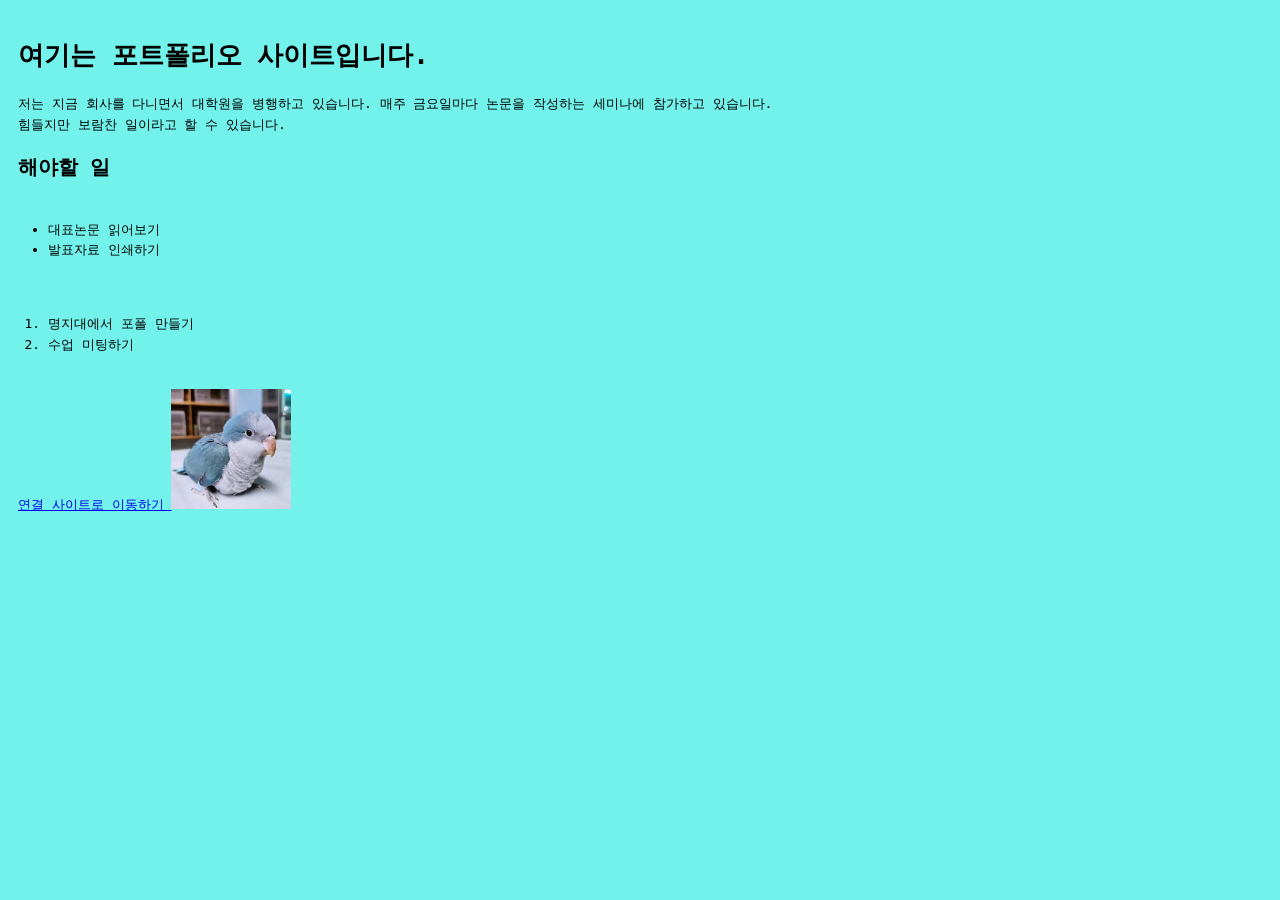
==== index.html @ 90379f4c "main 파일 이름 변경 (index.html)" ====
<!DOCTYPE html>
<html lang='ko'>
<head>
	<title>김준영의 포트폴리오</title>
	<link rel='stylesheet' href='./main.css' >
</head>
<body>
	<div class='container'> 
	<h1>여기는 포트폴리오 사이트입니다.</h1>

<p> 저는 지금 회사를 다니면서 대학원을 병행하고 있습니다. 매주 금요일마다 논문을 작성하는 세미나에 참가하고 있습니다. <br>
힘들지만 보람찬 일이라고 할 수 있습니다.</p>
	</div>


	<div>
	<h2>해야할 일</h2>
	<ul>
		<li>대표논문 읽어보기</li>
		<li>발표자료 인쇄하기</li>
	</ul>
	<ol>
		<li>명지대에서 포폴 만들기</li>
		<li>수업 미팅하기</li>
	</ol>

	<a href='https://www.naver.com/' >
	연결 사이트로 이동하기 </a>
	<img src='./profile.jpg' alt='대표이미지사진'>
	</div>
</body>
---- main.css ----
body {
	background : #72F2EB;
	font-family : monospace;
	line-height: 1.6;
	padding: 10px;
}

ul, ol {
	padding: 20px 30px ;
}

img {
	width: 120px;
	height : 120px;
}
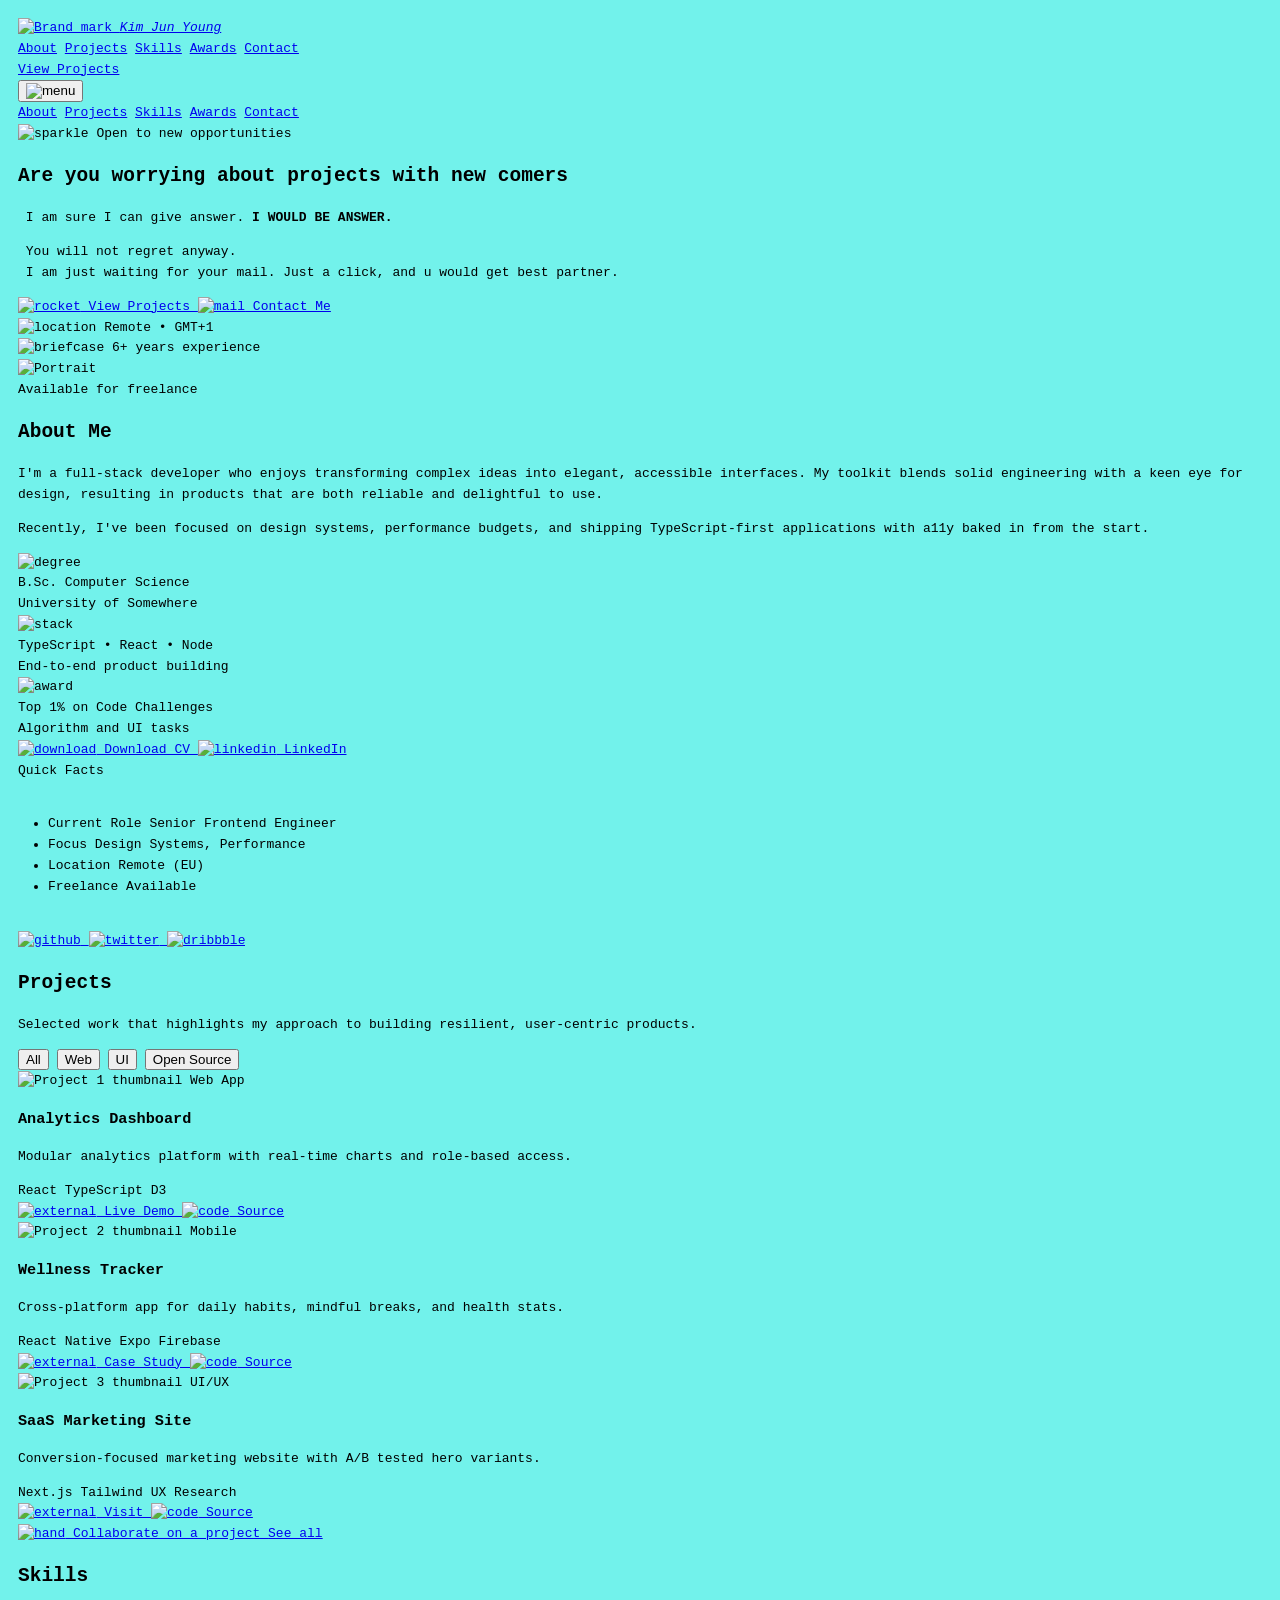
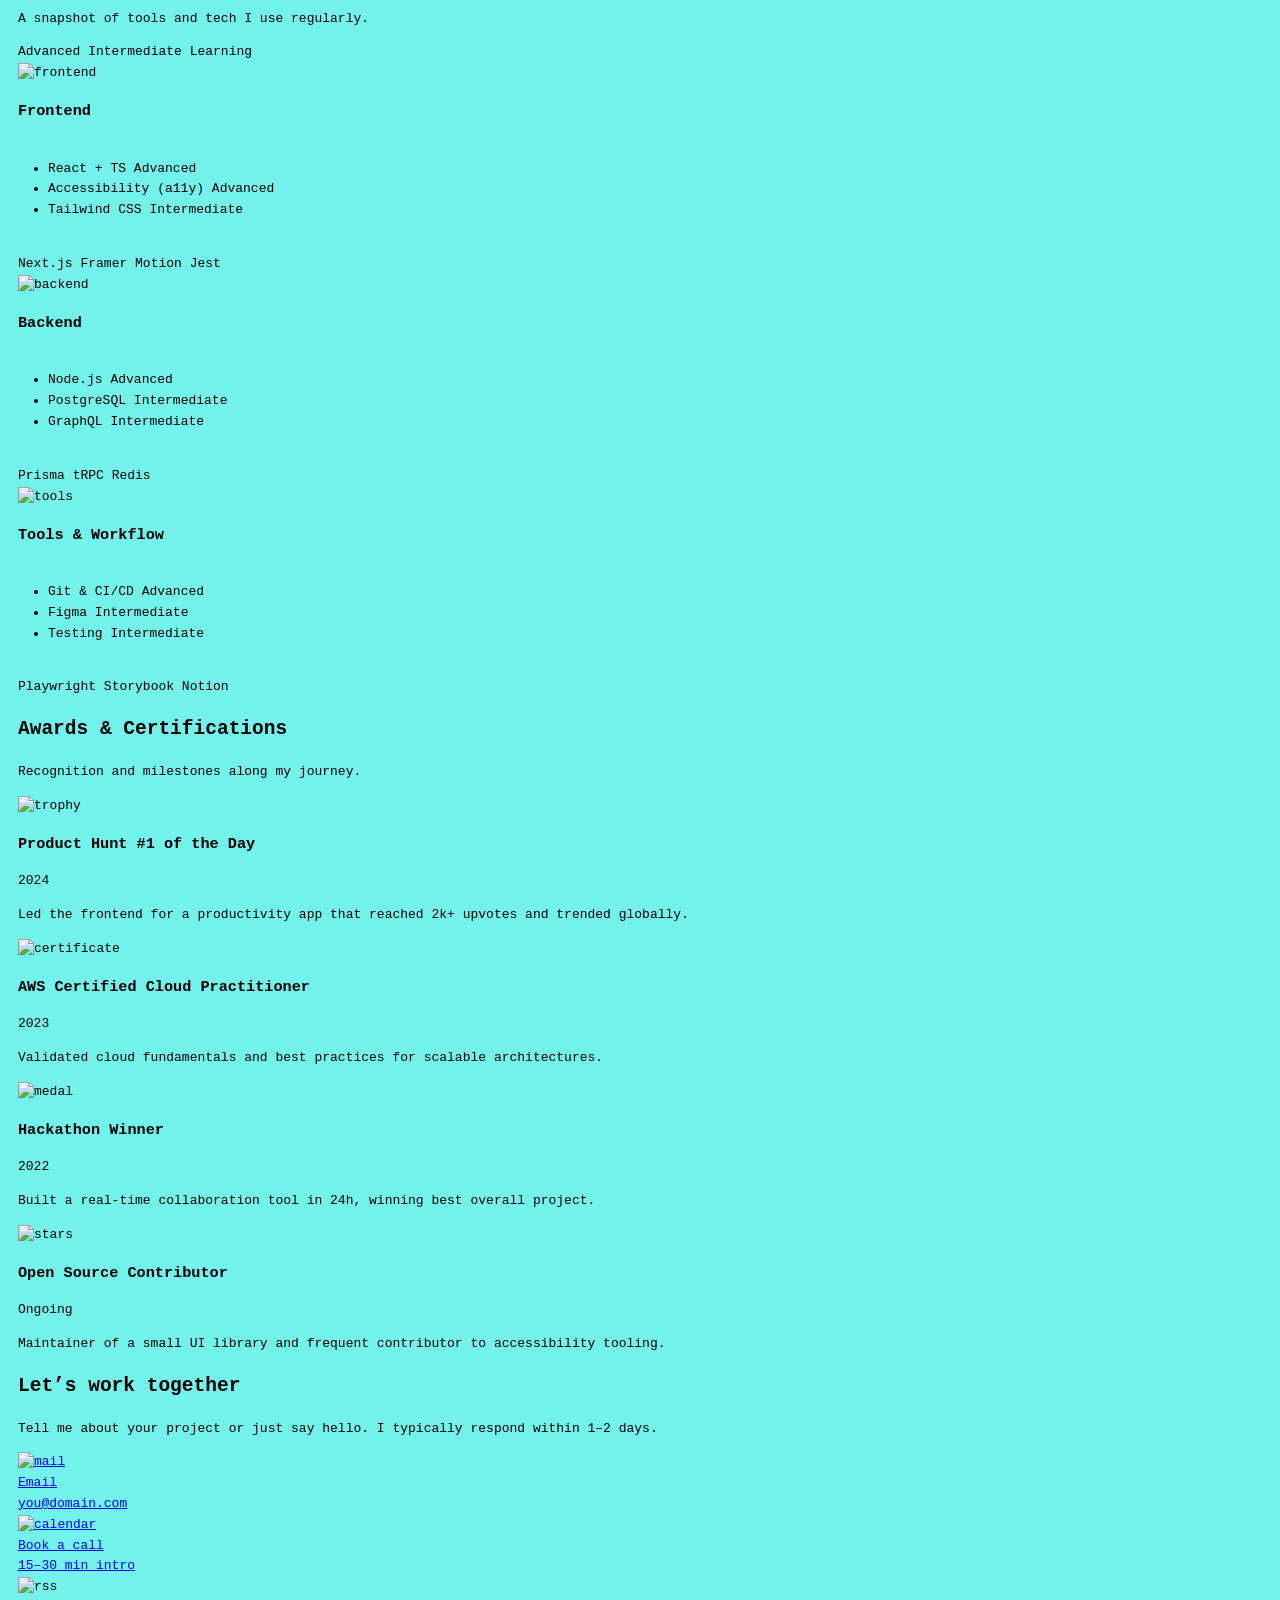
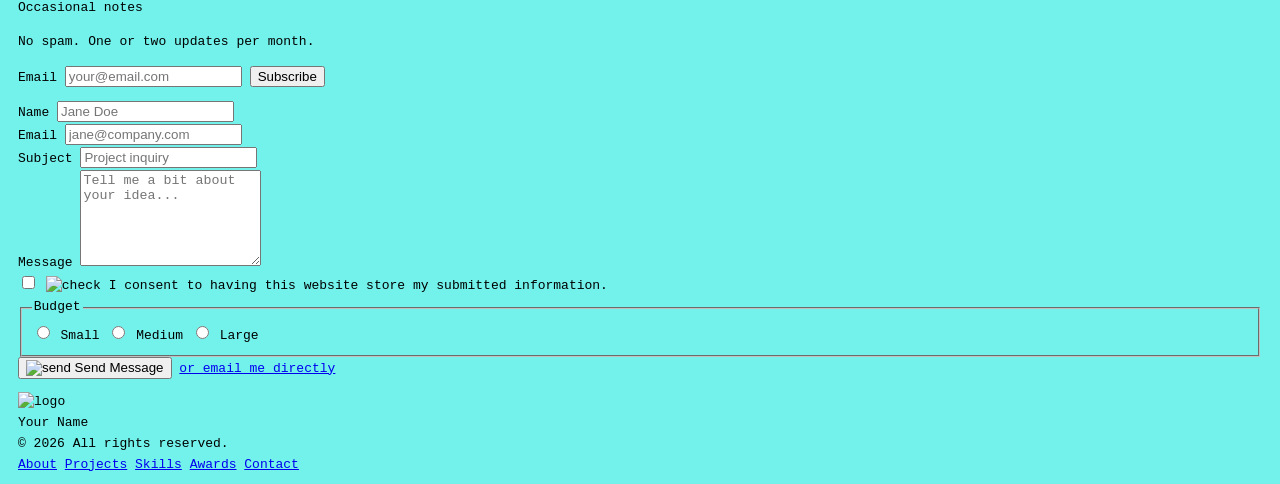
==== commit 114748b1: "Update index.html" ====
--- a/index.html
+++ b/index.html
@@ -1,31 +1,660 @@
 <!DOCTYPE html>
-<html lang='ko'>
-<head>
-	<title>김준영의 포트폴리오</title>
-	<link rel='stylesheet' href='./main.css' >
-</head>
-<body>
-	<div class='container'> 
-	<h1>여기는 포트폴리오 사이트입니다.</h1>
+<html lang="en">
 
-<p> 저는 지금 회사를 다니면서 대학원을 병행하고 있습니다. 매주 금요일마다 논문을 작성하는 세미나에 참가하고 있습니다. <br>
-힘들지만 보람찬 일이라고 할 수 있습니다.</p>
-	</div>
+  <head>
+    <title>Personal Website</title>
+    <meta charset="utf-8" />
+    <meta name="viewport" content="width=device-width, initial-scale=1" />
+    <meta name="robots" content="index,follow">
+    <meta name="generator" content="GrapesJS Studio">
+    <link href="https://fonts.googleapis.com/css2?family=Inter:wght@400;500;600;700&amp;family=Poppins:wght@600;700;800&amp;display=swap" rel="stylesheet" />
+	<link rel="stylesheet" href="main.css" />
+  </head>
 
+  <body class="gjs-t-body cls-xukw2i">
+    <header class="header" id="i8ppl">
+      <div class="header-container" id="ivn2c">
+        <div class="navbar" id="imxcy">
+          <a href="#home" class="group brand-link" id="iacfs">
+            <span class="brand-logo" id="i4ee7">
+              <img alt="Brand mark" src="https://api.iconify.design/lucide-sparkle.svg?color=white" class="cls-7ggmqh" id="iuvt4" />
+            </span>
+            <span class="group-hover:text-slate-900 brand-name" id="itcki">
+              <em id="ie7dba">Kim Jun Young</em>
+            </span>
+          </a>
+          <nav class="desktop-nav" id="iewvp">
+            <a href="#about" class="gjs-t-link nav-link" id="if5h2">About</a>
+            <a href="#projects" class="gjs-t-link nav-link" id="in7wl">Projects</a>
+            <a href="#skills" class="gjs-t-link nav-link" id="iy4az">Skills</a>
+            <a href="#awards" class="gjs-t-link nav-link" id="ir9ju">Awards</a>
+            <a href="#contact" class="gjs-t-link nav-link" id="i1ytj">Contact</a>
+          </nav>
+          <div class="header-actions" id="i4j0f">
+            <a href="#projects" class="gjs-t-button header-button" id="imv8r">View Projects</a>
+          </div>
+          <button type="button" id="menuBtn" aria-label="Open menu" aria-expanded="false" aria-controls="mobileNav" class="mobile-menu-button">
+            <img alt="menu" src="https://api.iconify.design/lucide-menu.svg?color=%230f172a" class="cls-ragpwh" id="i09vm" />
+          </button>
+        </div>
+        <div id="mobileNav" class="mobile-nav">
+          <div class="mobile-nav-links" id="iq44q">
+            <a href="#about" class="nav-link" id="is2ii">About</a>
+            <a href="#projects" class="nav-link" id="iisjh">Projects</a>
+            <a href="#skills" class="nav-link" id="iwn1h">Skills</a>
+            <a href="#awards" class="nav-link" id="ip2si">Awards</a>
+            <a href="#contact" class="nav-link" id="id7gh">Contact</a>
+          </div>
+        </div>
+      </div>
+    </header>
+    <main id="home">
+      <section class="hero-section" id="ikfg1">
+        <div class="hero-container" id="iexx5">
+          <div class="hero-grid" id="ifb5f">
+            <div class="hero-text" id="i84yw">
+              <span class="hero-eyebrow" id="ihs7d">
+                <img alt="sparkle" src="https://api.iconify.design/lucide-sparkles.svg?color=%2314b8a6" class="cls-guj1hb" id="ixn7j" />
+                Open to new opportunities
+              </span>
+              <h1 class="gjs-t-h1 hero-title" id="id5tl">Are you worrying about projects with new comers</h1>
+              <p class="hero-subtitle" id="iyjm4"> I am sure I can give answer. <b id="i4v76i">I WOULD BE ANSWER.</b>
+              <div id="is3j88"> You will not regret anyway.</div>
+              <div id="ic30if"> I am just waiting for your mail. Just a click, and u would get best partner.</div>
+              </p>
+              <div class="hero-actions" id="ipkwi">
+                <a href="#projects" class="gjs-t-button primary-cta" id="in1i7">
+                  <img alt="rocket" src="https://api.iconify.design/lucide-rocket.svg?color=white" class="cls-lvpiga" id="ien7g" />
+                  View Projects
+                </a>
+                <a href="#contact" class="secondary-cta" id="irj1x">
+                  <img alt="mail" src="https://api.iconify.design/lucide-mail.svg?color=%230f172a" class="cls-4mqn36" id="iz4g6" />
+                  Contact Me
+                </a>
+              </div>
+              <div class="hero-meta" id="incwp">
+                <div class="meta-item" id="i470q">
+                  <img alt="location" src="https://api.iconify.design/lucide-map-pin.svg?color=%236b7280" class="cls-wjatlf" id="ii4w1" />
+                  Remote • GMT+1
+                </div>
+                <div class="meta-item" id="ia0jt">
+                  <img alt="briefcase" src="https://api.iconify.design/lucide-briefcase.svg?color=%236b7280" class="cls-t69c78" id="i4hxl" />
+                  6+ years experience
+                </div>
+              </div>
+            </div>
+            <div class="hero-portrait" id="iwdko">
+              <div class="gjs-t-border portrait-card" id="i6muk">
+                <img alt="Portrait" src="https://app.grapesjs.com/api/assets/random-image?query=portrait&amp;w=1200&amp;h=1200" class="portrait-image" id="isbgv" />
+                <div class="portrait-badge" id="i6puw">
+                  Available for freelance
+                </div>
+              </div>
+            </div>
+          </div>
+          <div id="about" class="about-section">
+            <div class="gjs-t-border about-card" id="im4gl">
+              <div class="about-grid" id="i7zto">
+                <div class="about-intro" id="igjul">
+                  <h2 class="gjs-t-h2 section-title" id="ibfdz">About Me</h2>
+                  <p class="about-paragraph" id="ifkwj">
+                    I'm a full-stack developer who enjoys transforming complex ideas into elegant, accessible interfaces. My toolkit blends solid engineering with a keen eye for design, resulting in products that are both reliable and delightful to use.
+                  </p>
+                  <p class="about-paragraph" id="iktzn">
+                    Recently, I've been focused on design systems, performance budgets, and shipping TypeScript-first applications with a11y baked in from the start.
+                  </p>
+                  <div class="about-highlights" id="inudk">
+                    <div class="highlight-item" id="iw65e">
+                      <img alt="degree" src="https://api.iconify.design/lucide-graduation-cap.svg?color=%230f172a" class="cls-7ia53n" id="iavoe" />
+                      <div id="iaw2f">
+                        <div class="cls-qmlyvt" id="ifwni">B.Sc. Computer Science</div>
+                        <div class="cls-6rgc7g" id="ikl8a">University of Somewhere</div>
+                      </div>
+                    </div>
+                    <div class="highlight-item" id="ify37">
+                      <img alt="stack" src="https://api.iconify.design/lucide-layers.svg?color=%230f172a" class="cls-nl2pr1" id="is9q2" />
+                      <div id="i0fkjn">
+                        <div class="cls-hdcshf" id="ije3sh">TypeScript • React • Node</div>
+                        <div class="cls-3p98qn" id="i7wzuj">End-to-end product building</div>
+                      </div>
+                    </div>
+                    <div class="highlight-item" id="ii0mxk">
+                      <img alt="award" src="https://api.iconify.design/lucide-badge-check.svg?color=%230f172a" class="cls-iafpms" id="iu57gh" />
+                      <div id="ir2kyk">
+                        <div class="cls-brnp16" id="i570i3">Top 1% on Code Challenges</div>
+                        <div class="cls-9w0u4l" id="if18dl">Algorithm and UI tasks</div>
+                      </div>
+                    </div>
+                  </div>
+                  <div class="about-actions" id="i37cja">
+                    <a href="#" class="download-cv" id="iijmii">
+                      <img alt="download" src="https://api.iconify.design/lucide-download.svg?color=%230f172a" class="cls-elkexb" id="ip9027" />
+                      Download CV
+                    </a>
+                    <a href="#" class="linkedin-button" id="iwa5mn">
+                      <img alt="linkedin" src="https://api.iconify.design/lucide-linkedin.svg?color=white" class="cls-g459vq" id="ice9pg" />
+                      LinkedIn
+                    </a>
+                  </div>
+                </div>
+                <div class="about-details" id="i9ndpc">
+                  <div class="gjs-t-border details-card" id="i4gkwb">
+                    <div class="details-title" id="in804z">Quick Facts</div>
+                    <ul class="details-list" id="irc98a">
+                      <li class="detail-item" id="i2qpuj">
+                        <span class="cls-3l1p1h" id="iueme5">Current Role</span>
+                        <span class="cls-fxu7tg" id="i6azad">Senior Frontend Engineer</span>
+                      </li>
+                      <li class="detail-item" id="iajfed">
+                        <span class="cls-gxbj9u" id="iqmayf">Focus</span>
+                        <span class="cls-8wftu6" id="idknqg">Design Systems, Performance</span>
+                      </li>
+                      <li class="detail-item" id="i9tn47">
+                        <span class="cls-qj9oxv" id="imaqs8">Location</span>
+                        <span class="cls-okfe87" id="i63uyd">Remote (EU)</span>
+                      </li>
+                      <li class="detail-item" id="iq2iet">
+                        <span class="cls-se7kd5" id="irq1bq">Freelance</span>
+                        <span class="cls-9yudzn" id="ikwnw2">Available</span>
+                      </li>
+                    </ul>
+                    <div class="social-links" id="ihb8km">
+                      <a href="#" aria-label="GitHub" class="social-link" id="iwqaaq">
+                        <img alt="github" src="https://api.iconify.design/lucide-github.svg?color=%230f172a" class="cls-8l70xn" id="imn8ya" />
+                      </a>
+                      <a href="#" aria-label="Twitter" class="social-link" id="iboj95">
+                        <img alt="twitter" src="https://api.iconify.design/lucide-twitter.svg?color=%230f172a" class="cls-dmcpdt" id="ibvz7b" />
+                      </a>
+                      <a href="#" aria-label="Dribbble" class="social-link" id="i11x7u">
+                        <img alt="dribbble" src="https://api.iconify.design/lucide-dribbble.svg?color=%230f172a" class="cls-sqqhm7" id="ixfc5v" />
+                      </a>
+                    </div>
+                  </div>
+                </div>
+              </div>
+            </div>
+          </div>
+        </div>
+      </section>
+      <section id="projects" class="projects-section">
+        <div class="projects-container" id="ikeses">
+          <div class="section-header" id="i30as3">
+            <div id="it1sk5">
+              <h2 class="gjs-t-h2 section-title" id="i253hi">Projects</h2>
+              <p class="section-subtitle" id="irevst">Selected work that highlights my approach to building resilient, user-centric products.</p>
+            </div>
+            <div class="projects-filters" id="iz426i">
+              <button type="button" class="filter-button" id="i0fq64">All</button>
+              <button type="button" class="filter-button" id="ijdlbx">Web</button>
+              <button type="button" class="filter-button" id="ia6v0w">UI</button>
+              <button type="button" class="filter-button" id="i2r7xk">Open Source</button>
+            </div>
+          </div>
+          <div class="projects-grid" id="izp9vs">
+            <article class="gjs-t-border project-card" id="ir1o6j">
+              <div class="project-media" id="izp3zs">
+                <img alt="Project 1 thumbnail" src="https://app.grapesjs.com/api/assets/random-image?query=dashboard&amp;w=1200&amp;h=800" class="cls-qjlfu0" id="ia18bz" />
+                <span class="project-badge" id="ice3kv">Web App</span>
+              </div>
+              <div class="project-content" id="ispodp">
+                <h3 class="project-title" id="ijnua1">Analytics Dashboard</h3>
+                <p class="project-description" id="iyg32r">Modular analytics platform with real-time charts and role-based access.</p>
+                <div class="project-tags" id="inljcn">
+                  <span class="tag" id="ijh3ra">React</span>
+                  <span class="tag" id="i26oki">TypeScript</span>
+                  <span class="tag" id="ivg56z">D3</span>
+                </div>
+                <div class="project-links" id="iz1k1i">
+                  <a href="#" class="gjs-t-link project-link" id="i6hv2k">
+                    <img alt="external" src="https://api.iconify.design/lucide-external-link.svg?color=%233b82f6" class="cls-w944r2" id="izdnym" />
+                    Live Demo
+                  </a>
+                  <a href="#" class="gjs-t-link project-link" id="i1k69l">
+                    <img alt="code" src="https://api.iconify.design/lucide-code.svg?color=%233b82f6" class="cls-t6h6tv" id="i5nheh" />
+                    Source
+                  </a>
+                </div>
+              </div>
+            </article>
+            <article class="gjs-t-border project-card" id="im803l">
+              <div class="project-media" id="ifesaq">
+                <img alt="Project 2 thumbnail" src="https://app.grapesjs.com/api/assets/random-image?query=mobile%20app&amp;w=1200&amp;h=800" class="cls-whedi4" id="iirw9v" />
+                <span class="project-badge" id="idnqaz">Mobile</span>
+              </div>
+              <div class="project-content" id="ibmw9t">
+                <h3 class="project-title" id="irriuf">Wellness Tracker</h3>
+                <p class="project-description" id="iaj5qr">Cross-platform app for daily habits, mindful breaks, and health stats.</p>
+                <div class="project-tags" id="i166mh">
+                  <span class="tag" id="iykyqy">React Native</span>
+                  <span class="tag" id="io3dej">Expo</span>
+                  <span class="tag" id="iisg69">Firebase</span>
+                </div>
+                <div class="project-links" id="ie5s2m">
+                  <a href="#" class="gjs-t-link project-link" id="isyyxt">
+                    <img alt="external" src="https://api.iconify.design/lucide-external-link.svg?color=%233b82f6" class="cls-hyby12" id="idwv9u" />
+                    Case Study
+                  </a>
+                  <a href="#" class="gjs-t-link project-link" id="iorj7e">
+                    <img alt="code" src="https://api.iconify.design/lucide-code.svg?color=%233b82f6" class="cls-4txre9" id="i1ergf" />
+                    Source
+                  </a>
+                </div>
+              </div>
+            </article>
+            <article class="gjs-t-border project-card" id="ibizf4">
+              <div class="project-media" id="ivf38h">
+                <img alt="Project 3 thumbnail" src="https://app.grapesjs.com/api/assets/random-image?query=landing%20page&amp;w=1200&amp;h=800" class="cls-6gq8o9" id="i0m42e" />
+                <span class="project-badge" id="i6bt8l">UI/UX</span>
+              </div>
+              <div class="project-content" id="if1gwl">
+                <h3 class="project-title" id="in3e4y">SaaS Marketing Site</h3>
+                <p class="project-description" id="ib4u6x">Conversion-focused marketing website with A/B tested hero variants.</p>
+                <div class="project-tags" id="ipwy2d">
+                  <span class="tag" id="iczlel">Next.js</span>
+                  <span class="tag" id="im6dwd">Tailwind</span>
+                  <span class="tag" id="i8fdjv">UX Research</span>
+                </div>
+                <div class="project-links" id="iro09q">
+                  <a href="#" class="gjs-t-link project-link" id="i8mn4v">
+                    <img alt="external" src="https://api.iconify.design/lucide-external-link.svg?color=%233b82f6" class="cls-w3plbi" id="ixp5b9" />
+                    Visit
+                  </a>
+                  <a href="#" class="gjs-t-link project-link" id="iyqfog">
+                    <img alt="code" src="https://api.iconify.design/lucide-code.svg?color=%233b82f6" class="cls-8wca8t" id="ihxznm" />
+                    Source
+                  </a>
+                </div>
+              </div>
+            </article>
+          </div>
+          <div class="projects-footer" id="illxm2">
+            <a href="#contact" class="gjs-t-link more-projects" id="im0y7b">
+              <img alt="hand" src="https://api.iconify.design/lucide-handshake.svg?color=%230f172a" class="cls-594y9l" id="iml42k" />
+              Collaborate on a project
+            </a>
+            <a href="#projects" class="all-projects-button" id="i6dksn">See all</a>
+          </div>
+        </div>
+      </section>
+      <section id="skills" class="skills-section">
+        <div class="skills-container" id="i0vgjt">
+          <div class="section-header" id="icgoag">
+            <div id="ia5alx">
+              <h2 class="gjs-t-h2 section-title" id="i5en9b">Skills</h2>
+              <p class="section-subtitle" id="ipks55">A snapshot of tools and tech I use regularly.</p>
+            </div>
+            <div class="legend" id="ihamxg">
+              <span class="cls-m7o5lv" id="iuebwt">
+                <span class="cls-80lukd" id="ix8k35"></span>Advanced
+              </span>
+              <span class="cls-i94rkt" id="i3k9lk">
+                <span class="cls-trbo9o" id="ipgo1h"></span>Intermediate
+              </span>
+              <span class="cls-qf4whg" id="iw66th">
+                <span class="cls-yy0ksg" id="i9q3ji"></span>Learning
+              </span>
+            </div>
+          </div>
+          <div class="skills-grid" id="i3a7ej">
+            <div class="gjs-t-border skill-column" id="ijvc7s">
+              <div class="skill-header" id="i7avkq">
+                <img alt="frontend" src="https://api.iconify.design/lucide-monitor.svg?color=%230f172a" class="cls-2jlhyc" id="i8co0g" />
+                <h3 class="cls-1lxm24" id="i9fo31">Frontend</h3>
+              </div>
+              <ul class="skill-list" id="i4r6ok">
+                <li id="ipch0y">
+                  <div class="cls-v4dp8u" id="iojxd7">
+                    <span class="cls-0up3u0" id="i91dtk">React + TS</span>
+                    <span class="cls-a8ws5u" id="iw5siv">Advanced</span>
+                  </div>
+                  <div class="cls-b50ake" id="iwloap">
+                    <div class="cls-zb9xgh" id="ij0hmg"></div>
+                  </div>
+                </li>
+                <li id="img8v7">
+                  <div class="cls-vnktf4" id="i0hc5z">
+                    <span class="cls-a3cvei" id="i8tb0e">Accessibility (a11y)</span>
+                    <span class="cls-o69bai" id="i37oda">Advanced</span>
+                  </div>
+                  <div class="cls-imn9s8" id="ijvf9l">
+                    <div class="cls-bzs7g2" id="itj6qp"></div>
+                  </div>
+                </li>
+                <li id="ilh6ht">
+                  <div class="cls-d13nly" id="ibl247">
+                    <span class="cls-1hljjr" id="idq0vl">Tailwind CSS</span>
+                    <span class="cls-ub2i5c" id="i99xcc">Intermediate</span>
+                  </div>
+                  <div class="cls-nxsgsp" id="ifjg1e">
+                    <div class="cls-zl8wxp" id="ip5in8"></div>
+                  </div>
+                </li>
+              </ul>
+              <div class="skill-tags" id="ime8xz">
+                <span class="cls-0vxkqn" id="ioizyf">Next.js</span>
+                <span class="cls-0ieqi5" id="iybptn">Framer Motion</span>
+                <span class="cls-czupcd" id="iyepdc">Jest</span>
+              </div>
+            </div>
+            <div class="gjs-t-border skill-column" id="i2od38">
+              <div class="skill-header" id="icnoo3">
+                <img alt="backend" src="https://api.iconify.design/lucide-server.svg?color=%230f172a" class="cls-6gfdu1" id="ifsmcf" />
+                <h3 class="cls-w7ikta" id="i5ey2r">Backend</h3>
+              </div>
+              <ul class="skill-list" id="imld7g">
+                <li id="iggda3">
+                  <div class="cls-zmbau4" id="ib3m6b">
+                    <span class="cls-wam913" id="igzlpj">Node.js</span>
+                    <span class="cls-v8jwjn" id="ikp11j">Advanced</span>
+                  </div>
+                  <div class="cls-ku1dae" id="ixebqw">
+                    <div class="cls-rjuapl" id="i0b8ay"></div>
+                  </div>
+                </li>
+                <li id="ikgdf7">
+                  <div class="cls-bax57o" id="ixudru">
+                    <span class="cls-zji4kn" id="i4tkqz">PostgreSQL</span>
+                    <span class="cls-shsn44" id="i1ulxr">Intermediate</span>
+                  </div>
+                  <div class="cls-46yswm" id="iwxwyi">
+                    <div class="cls-cslfrx" id="iyj3fx"></div>
+                  </div>
+                </li>
+                <li id="i2cxn7">
+                  <div class="cls-rcywgn" id="irxjuh">
+                    <span class="cls-anr0pd" id="i78w5y">GraphQL</span>
+                    <span class="cls-39eaq5" id="ib0szp">Intermediate</span>
+                  </div>
+                  <div class="cls-0x5mc3" id="iswxqg">
+                    <div class="cls-v22p2y" id="ir2bjr"></div>
+                  </div>
+                </li>
+              </ul>
+              <div class="skill-tags" id="iinuzy">
+                <span class="cls-y41chl" id="ip9hcz">Prisma</span>
+                <span class="cls-3d6i6f" id="iql47f">tRPC</span>
+                <span class="cls-9vpih6" id="ifzcxh">Redis</span>
+              </div>
+            </div>
+            <div class="gjs-t-border skill-column" id="itygfq">
+              <div class="skill-header" id="i8wqw5">
+                <img alt="tools" src="https://api.iconify.design/lucide-wrench.svg?color=%230f172a" class="cls-de98qn" id="i3i5fi" />
+                <h3 class="cls-2uuoco" id="ic77do">Tools &amp; Workflow</h3>
+              </div>
+              <ul class="skill-list" id="ikfo6g">
+                <li id="id80yv">
+                  <div class="cls-nkne2w" id="ih0jij">
+                    <span class="cls-y9tydl" id="i78hlk">Git &amp; CI/CD</span>
+                    <span class="cls-h7jzsr" id="ikc1lm">Advanced</span>
+                  </div>
+                  <div class="cls-2phhfa" id="i1hkg5">
+                    <div class="cls-i23mup" id="ildh2j"></div>
+                  </div>
+                </li>
+                <li id="itri5i">
+                  <div class="cls-4172cl" id="ie90l8">
+                    <span class="cls-fwbacp" id="iv6ztm">Figma</span>
+                    <span class="cls-w6dg4u" id="iekys8">Intermediate</span>
+                  </div>
+                  <div class="cls-6rtnqf" id="itutch">
+                    <div class="cls-a0meg3" id="izuwnj"></div>
+                  </div>
+                </li>
+                <li id="ifk0uc">
+                  <div class="cls-mod2gv" id="iqcedl">
+                    <span class="cls-g7hfet" id="ivagjo">Testing</span>
+                    <span class="cls-7vohuh" id="ippjtc">Intermediate</span>
+                  </div>
+                  <div class="cls-wit0c1" id="i2glel">
+                    <div class="cls-43vf3n" id="ii0uoi"></div>
+                  </div>
+                </li>
+              </ul>
+              <div class="skill-tags" id="ij855h">
+                <span class="cls-wm34ma" id="i7p0vd">Playwright</span>
+                <span class="cls-rawes0" id="it38rj">Storybook</span>
+                <span class="cls-0ygolq" id="iyk9gt">Notion</span>
+              </div>
+            </div>
+          </div>
+        </div>
+      </section>
+      <section id="awards" class="awards-section">
+        <div class="awards-container" id="i4gv69">
+          <div class="section-header" id="imeb4h">
+            <div id="igxksj">
+              <h2 class="gjs-t-h2 section-title" id="igxcqm">Awards &amp; Certifications</h2>
+              <p class="section-subtitle" id="iyxqlt">Recognition and milestones along my journey.</p>
+            </div>
+          </div>
+          <div class="awards-timeline" id="iw3b1g">
+            <div class="gjs-t-border award-card" id="i1xczw">
+              <div class="award-icon" id="ievsb7">
+                <img alt="trophy" src="https://api.iconify.design/lucide-trophy.svg?color=white" class="cls-gnx2uv" id="if94lc" />
+              </div>
+              <div class="award-content" id="i9g2hf">
+                <div class="cls-7yb2k6" id="icqq9d">
+                  <h3 class="cls-c9gvxe" id="ieaqkv">Product Hunt #1 of the Day</h3>
+                  <span class="cls-ihrsk8" id="iqhiik">2024</span>
+                </div>
+                <p class="cls-1tiebt" id="icll0a">Led the frontend for a productivity app that reached 2k+ upvotes and trended globally.</p>
+              </div>
+            </div>
+            <div class="gjs-t-border award-card" id="imfdc2">
+              <div class="award-icon" id="ip97uc">
+                <img alt="certificate" src="https://api.iconify.design/lucide-badge-check.svg?color=white" class="cls-fnug5x" id="iggqr9" />
+              </div>
+              <div class="award-content" id="ip52c1">
+                <div class="cls-6wkzfb" id="i8u83o">
+                  <h3 class="cls-h8gbrh" id="ibhqd6">AWS Certified Cloud Practitioner</h3>
+                  <span class="cls-rf37d2" id="i2kv94">2023</span>
+                </div>
+                <p class="cls-fibj2v" id="ipp5qf">Validated cloud fundamentals and best practices for scalable architectures.</p>
+              </div>
+            </div>
+            <div class="gjs-t-border award-card" id="ibpbug">
+              <div class="award-icon" id="is3cc6">
+                <img alt="medal" src="https://api.iconify.design/lucide-medal.svg?color=white" class="cls-dp1jut" id="ib7ngt" />
+              </div>
+              <div class="award-content" id="infcbz">
+                <div class="cls-9sfw8c" id="il8l7s">
+                  <h3 class="cls-aq1mkp" id="ifatis">Hackathon Winner</h3>
+                  <span class="cls-vys23y" id="iaujur">2022</span>
+                </div>
+                <p class="cls-w9v8zr" id="ivah4z">Built a real-time collaboration tool in 24h, winning best overall project.</p>
+              </div>
+            </div>
+            <div class="gjs-t-border award-card" id="iiefr6">
+              <div class="award-icon" id="iosgww">
+                <img alt="stars" src="https://api.iconify.design/lucide-stars.svg?color=white" class="cls-8siii2" id="iyf6ge" />
+              </div>
+              <div class="award-content" id="i5y62k">
+                <div class="cls-6m4d24" id="i25g8j">
+                  <h3 class="cls-yxlind" id="ispasj">Open Source Contributor</h3>
+                  <span class="cls-q40vy3" id="i1vhvc">Ongoing</span>
+                </div>
+                <p class="cls-6mhh35" id="iajv0k">Maintainer of a small UI library and frequent contributor to accessibility tooling.</p>
+              </div>
+            </div>
+          </div>
+        </div>
+      </section>
+      <section id="contact" class="contact-section">
+        <div class="contact-container" id="ilax8r">
+          <div class="contact-grid" id="iwbzdn">
+            <div class="contact-intro" id="ikyps1">
+              <h2 class="gjs-t-h2 section-title" id="i7ia82">Let’s work together</h2>
+              <p class="section-subtitle" id="ibrkx3">Tell me about your project or just say hello. I typically respond within 1–2 days.</p>
+              <div class="contact-cards" id="i5h6kd">
+                <a href="#" class="gjs-t-border contact-card" id="icugnq">
+                  <img alt="mail" src="https://api.iconify.design/lucide-mail.svg?color=%230f172a" class="cls-h7u7tl" id="ifrgtp" />
+                  <div id="ieilmr">
+                    <div class="cls-s0rxvc" id="ivlzf1">Email</div>
+                    <div class="cls-rlxaxy" id="iaeb1a">you@domain.com</div>
+                  </div>
+                </a>
+                <a href="#" class="gjs-t-border contact-card" id="ik9j3r">
+                  <img alt="calendar" src="https://api.iconify.design/lucide-calendar.svg?color=%230f172a" class="cls-xce8u6" id="iqv0og" />
+                  <div id="iwd07b">
+                    <div class="cls-jdzdl4" id="i4em8x">Book a call</div>
+                    <div class="cls-88tyd0" id="ilbdff">15–30 min intro</div>
+                  </div>
+                </a>
+              </div>
+              <div class="gjs-t-border newsletter" id="ifernb">
+                <div class="cls-mkv47a" id="idl91i">
+                  <img alt="rss" src="https://api.iconify.design/lucide-rss.svg?color=%230f172a" class="cls-ir17c8" id="i8080s" />
+                  <div class="cls-mm2c1n" id="iub0rs">Occasional notes</div>
+                </div>
+                <p class="cls-1lsb3r" id="i7t2t8">No spam. One or two updates per month.</p>
+                <form method="get" class="newsletter-form" id="icyk2g">
+                  <label for="nl-email" class="cls-83z5pd" id="iaxuyc">Email</label>
+                  <input type="email" id="nl-email" placeholder="your@email.com" required class="cls-wll0mk" />
+                  <button type="button" id="nl-submit" class="gjs-t-button cls-i9usha">Subscribe</button>
+                </form>
+                <p id="nl-feedback" aria-live="polite" class="cls-fhcmi2"></p>
+              </div>
+            </div>
+            <div class="contact-form-column" id="ijakry">
+              <form method="get" id="contactForm" class="gjs-t-border contact-form">
+                <div class="form-row" id="irnq3i">
+                  <div class="form-field" id="iaxfwl">
+                    <label for="name" class="cls-2dkzwc" id="iqtss7">Name</label>
+                    <input type="text" id="name" name="name" placeholder="Jane Doe" required class="cls-zepmsb" />
+                  </div>
+                  <div class="form-field" id="irfpmd">
+                    <label for="email" class="cls-gp23wo" id="ilazeo">Email</label>
+                    <input type="email" id="email" name="email" placeholder="jane@company.com" required class="cls-xfe1wl" />
+                  </div>
+                </div>
+                <div class="form-field" id="iv7w3j">
+                  <label for="subject" class="cls-q7mjr1" id="ikh4y7">Subject</label>
+                  <input type="text" id="subject" name="subject" placeholder="Project inquiry" class="cls-8qzci0" />
+                </div>
+                <div class="form-field" id="iqqkuk">
+                  <label for="message" class="cls-drpkkn" id="ixpet9">Message</label>
+                  <textarea id="message" name="message" rows="6" placeholder="Tell me a bit about your idea..." required class="cls-yegpmr"></textarea>
+                </div>
+                <div class="form-extras" id="iiu9j1">
+                  <label class="custom-checkbox" id="ib8c6z">
+                    <input type="checkbox" id="consent" required class="peer cls-wqvchj" />
+                    <span class="peer-focus:outline-none peer-focus:ring-2 peer-focus:ring-slate-300 peer-checked:bg-emerald-500 peer-checked:border-emerald-500 cls-4j30tx" id="ir1zkq">
+                      <img alt="check" src="https://api.iconify.design/lucide-check.svg?color=white" class="peer-checked:opacity-100 cls-wynhl9" id="i6y8tv" />
+                    </span>
+                    <span class="cls-fe72m5" id="ip61ey">I consent to having this website store my submitted information.</span>
+                  </label>
+                  <fieldset class="budget-radios" id="isf7hn">
+                    <legend class="cls-la8i8p" id="i7q0pj">Budget</legend>
+                    <label class="cls-lxekyz" id="id702k">
+                      <input type="radio" name="budget" value="small" class="peer cls-p7qrbl" id="i8tfq3" />
+                      <span class="peer-checked:border-emerald-500 cls-obqucc" id="irgl0w">
+                        <span class="peer-checked:opacity-100 cls-49u29l" id="ii8tsg"></span>
+                      </span>
+                      <span class="cls-mx7i1l" id="i65a3b">Small</span>
+                    </label>
+                    <label class="cls-d4p14l" id="i7hcyp">
+                      <input type="radio" name="budget" value="medium" class="peer cls-klwojw" id="i28mgm" />
+                      <span class="peer-checked:border-emerald-500 cls-0oz0gm" id="i6931k">
+                        <span class="peer-checked:opacity-100 cls-26qelu" id="irlzmy"></span>
+                      </span>
+                      <span class="cls-9xeeol" id="ie739l">Medium</span>
+                    </label>
+                    <label class="cls-g79403" id="iub3gr">
+                      <input type="radio" name="budget" value="large" class="peer cls-us2hol" id="iy83lo" />
+                      <span class="peer-checked:border-emerald-500 cls-6g713y" id="i05klm">
+                        <span class="peer-checked:opacity-100 cls-xdycy9" id="ijjlh6"></span>
+                      </span>
+                      <span class="cls-1tm6h0" id="ig8l68">Large</span>
+                    </label>
+                  </fieldset>
+                </div>
+                <div class="form-actions" id="ipmd79">
+                  <button type="submit" class="gjs-t-button submit-button" id="if49l9">
+                    <img alt="send" src="https://api.iconify.design/lucide-send.svg?color=white" class="cls-ta6sdj" id="ithoi5" />
+                    Send Message
+                  </button>
+                  <a href="mailto:you@domain.com" class="alt-contact" id="ifh9sl">or email me directly</a>
+                </div>
+                <p id="formFeedback" aria-live="polite" class="cls-2owuf6"></p>
+              </form>
+            </div>
+          </div>
+        </div>
+      </section>
+    </main>
+    <footer class="footer" id="i8t9ph">
+      <div class="footer-container" id="i0m2ed">
+        <div class="footer-grid" id="iy75oe">
+          <div class="footer-left" id="i3nocq">
+            <span class="cls-ly6nic" id="ihucst">
+              <img alt="logo" src="https://api.iconify.design/lucide-sparkle.svg?color=white" class="cls-qpjuyt" id="iikpij" />
+            </span>
+            <div id="i38l51">
+              <div class="cls-e4ygm0" id="i1eig8">Your Name</div>
+              <div class="cls-2n80qy" id="idda9c">© <span id="year"></span> All rights reserved.</div>
+            </div>
+          </div>
+          <div class="footer-right" id="i71iwa">
+            <a href="#about" class="footer-link" id="izg7r4">About</a>
+            <a href="#projects" class="footer-link" id="iuamoi">Projects</a>
+            <a href="#skills" class="footer-link" id="i1jr26">Skills</a>
+            <a href="#awards" class="footer-link" id="i73wmo">Awards</a>
+            <a href="#contact" class="footer-link" id="i0z4om">Contact</a>
+          </div>
+        </div>
+      </div>
+    </footer>
+    <script id="iojnfl">
+      const menuBtn = document.getElementById('menuBtn');
+      const mobileNav = document.getElementById('mobileNav');
+      if (menuBtn && mobileNav) {
+        menuBtn.addEventListener('click', () => {
+          const isOpen = !mobileNav.classList.contains('hidden');
+          mobileNav.classList.toggle('hidden');
+          menuBtn.setAttribute('aria-expanded', String(!isOpen));
+        });
+      }
 
-	<div>
-	<h2>해야할 일</h2>
-	<ul>
-		<li>대표논문 읽어보기</li>
-		<li>발표자료 인쇄하기</li>
-	</ul>
-	<ol>
-		<li>명지대에서 포폴 만들기</li>
-		<li>수업 미팅하기</li>
-	</ol>
+      const yearEl = document.getElementById('year');
+      if (yearEl) yearEl.textContent = new Date().getFullYear();
 
-	<a href='https://www.naver.com/' >
-	연결 사이트로 이동하기 </a>
-	<img src='./profile.jpg' alt='대표이미지사진'>
-	</div>
-</body>+      const contactForm = document.getElementById('contactForm');
+      const feedback = document.getElementById('formFeedback');
+      if (contactForm) {
+        contactForm.addEventListener('submit', (e) => {
+          e.preventDefault();
+          const name = document.getElementById('name').value.trim();
+          const email = document.getElementById('email').value.trim();
+          const subject = document.getElementById('subject').value.trim() || 'New message from website';
+          const message = document.getElementById('message').value.trim();
+          const consent = document.getElementById('consent').checked;
+          if (!name || !email || !message || !consent) {
+            if (feedback) feedback.textContent = 'Please complete all required fields and consent to proceed.';
+            return;
+          }
+          const body = encodeURIComponent(`Name: ${name}\nEmail: ${email}\n\n${message}`);
+          window.location.href = `mailto:you@domain.com?subject=${encodeURIComponent(subject)}&body=${body}`;
+          if (feedback) feedback.textContent = 'Opening your email client...';
+        });
+      }
+
+      const nlBtn = document.getElementById('nl-submit');
+      const nlEmail = document.getElementById('nl-email');
+      const nlFeedback = document.getElementById('nl-feedback');
+      if (nlBtn && nlEmail) {
+        nlBtn.addEventListener('click', () => {
+          const val = (nlEmail.value || '').trim();
+          if (!val || !/.+@.+\..+/.test(val)) {
+            if (nlFeedback) {
+              nlFeedback.textContent = 'Please enter a valid email address.';
+            }
+            return;
+          }
+          if (nlFeedback) nlFeedback.textContent = 'Thanks! You are on the list.';
+          nlEmail.value = '';
+        });
+      }
+    </script>
+  </body>
+
+</html>
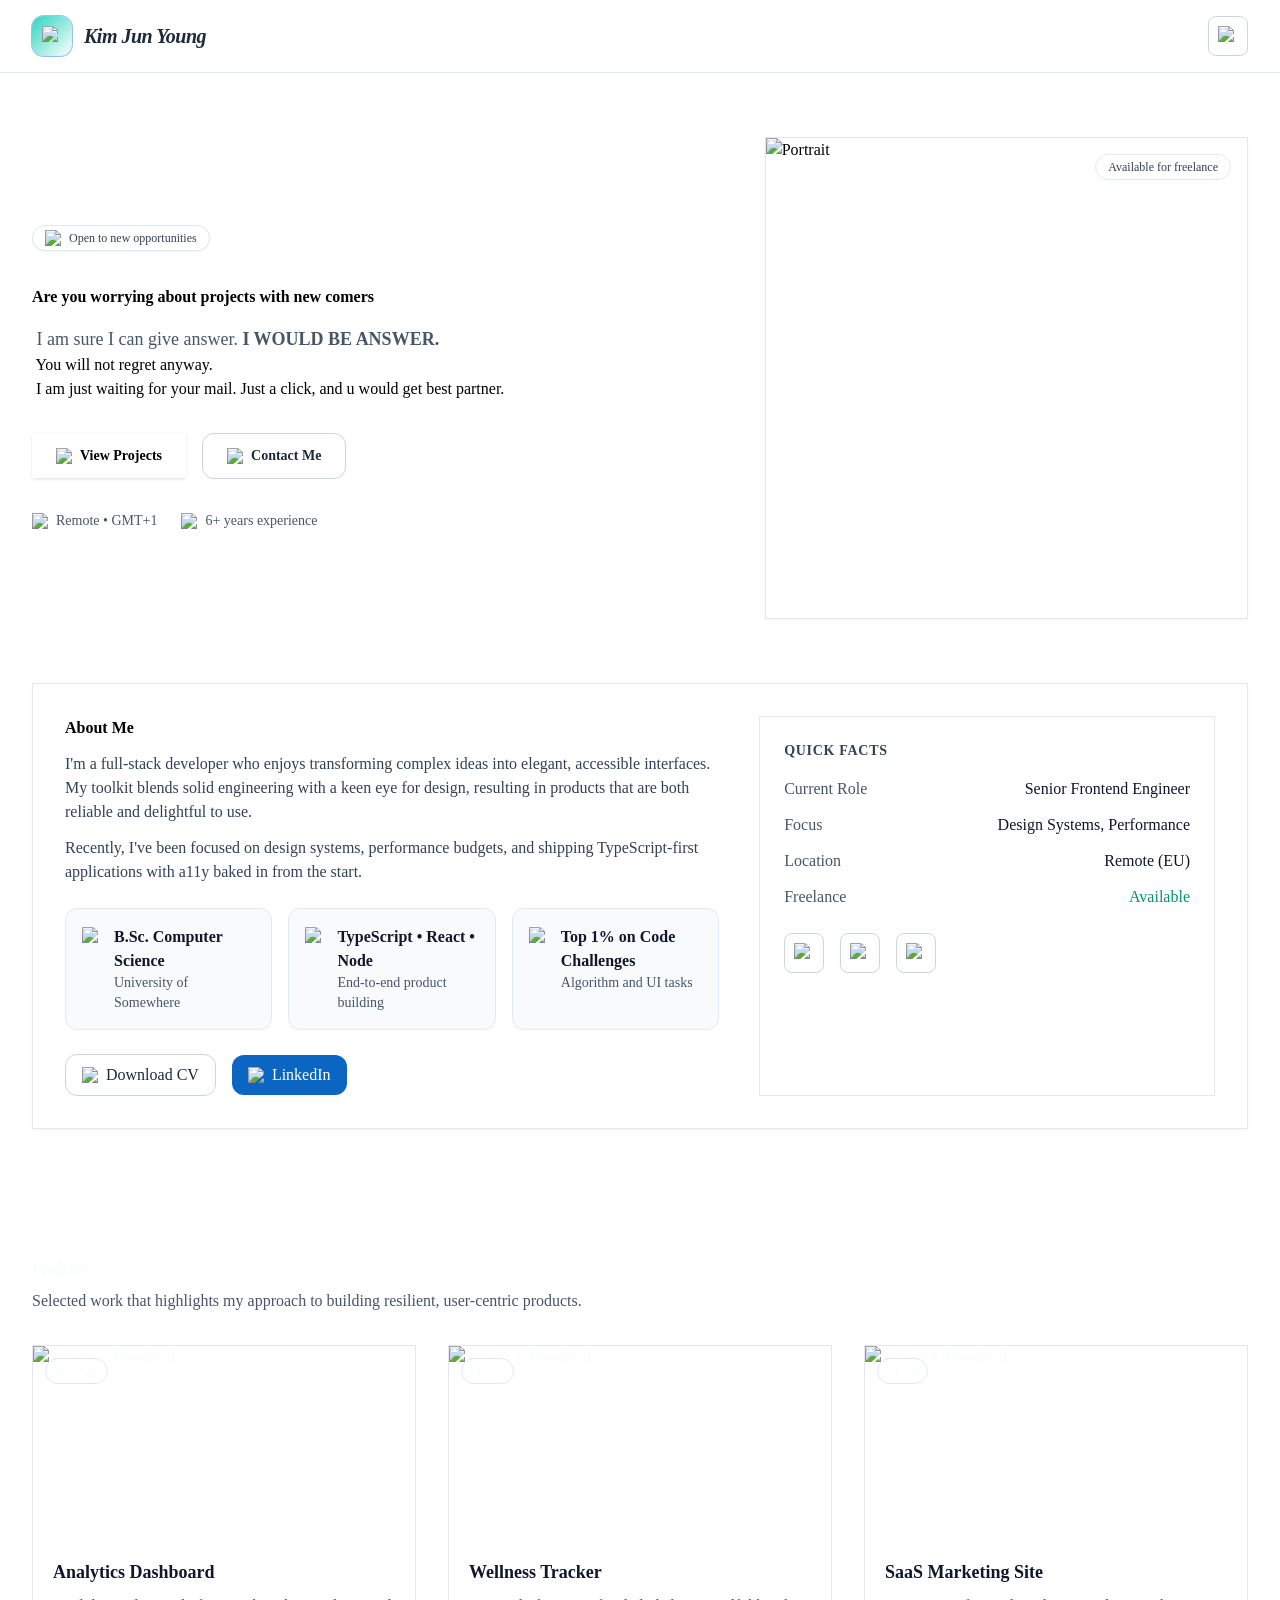
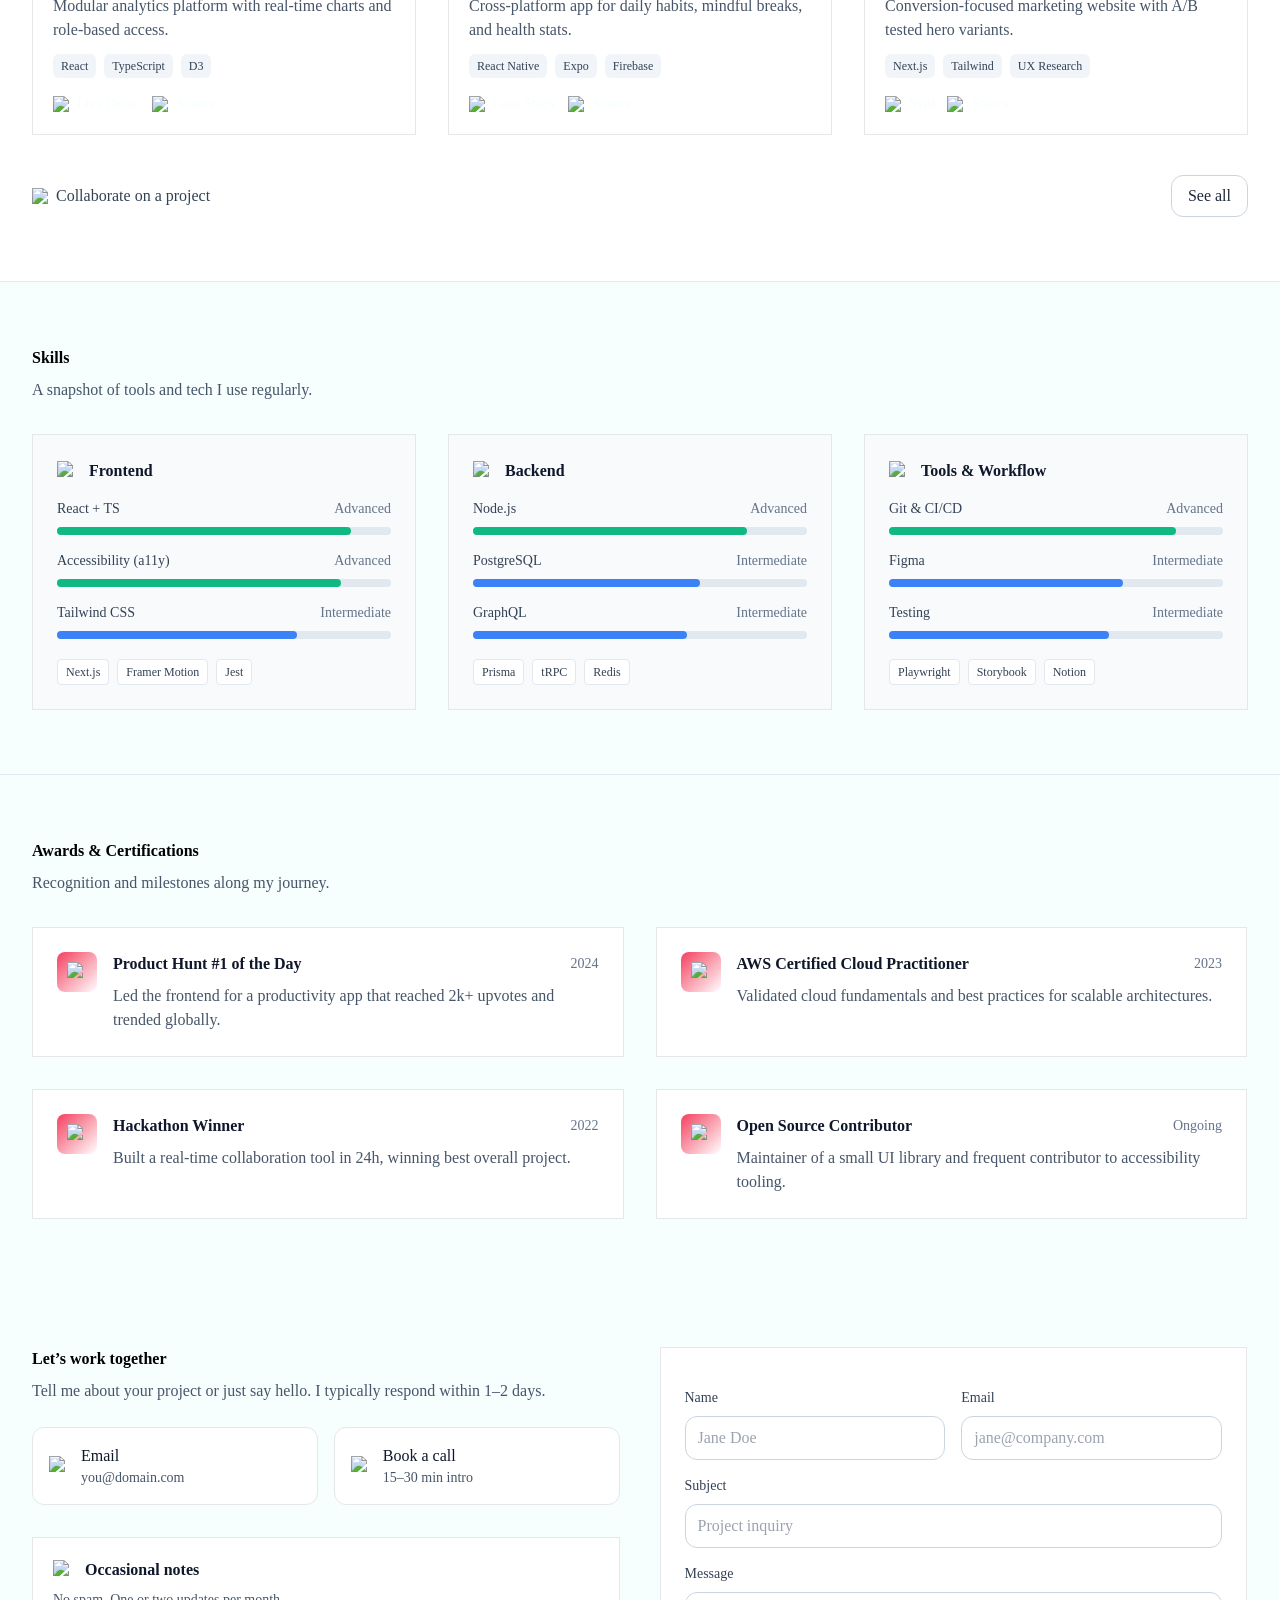
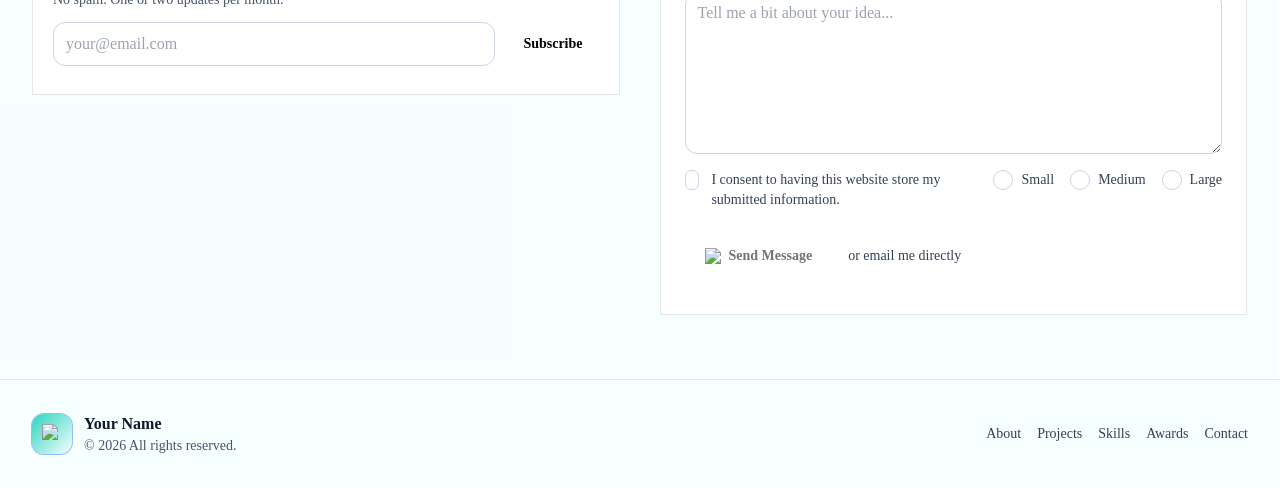
==== commit 543c5b5d: "Update index.html" ====
--- a/index.html
+++ b/index.html
@@ -1,5 +1,5 @@
 <!DOCTYPE html>
-<html lang="en">
+<html lang="Korean">
 
   <head>
     <title>Personal Website</title>
--- a/main.css
+++ b/main.css
@@ -1,15 +1,2812 @@
-body {
-	background : #72F2EB;
-	font-family : monospace;
-	line-height: 1.6;
-	padding: 10px;
-}
-
-ul, ol {
-	padding: 20px 30px ;
-}
-
-img {
-	width: 120px;
-	height : 120px;
-}+html {
+	scroll-behavior: smooth;
+  }
+  
+  *,
+  ::before,
+  ::after {
+	box-sizing: border-box;
+	undefined: undefined;
+	border-width: 0;
+	border-style: solid;
+	border-color: #e5e7eb;
+  }
+  
+  html,
+  :host {
+	line-height: 1.5;
+	undefined: undefined;
+	-webkit-text-size-adjust: 100%;
+	-moz-tab-size: 4;
+	tab-size: 4;
+	font-family: ui-sans-serif, system-ui, sans-serif, "Apple Color Emoji", "Segoe UI Emoji", "Segoe UI Symbol", "Noto Color Emoji";
+	font-feature-settings: normal;
+	font-variation-settings: normal;
+	-webkit-tap-highlight-color: transparent;
+  }
+  
+  body {
+	margin: 0;
+	undefined: undefined;
+	line-height: inherit;
+  }
+  
+  hr {
+	height: 0;
+	undefined: undefined;
+	color: inherit;
+	border-top-width: 1px;
+  }
+  
+  abbr:where([title]) {
+	text-decoration: underline dotted;
+  }
+  
+  h1,
+  h2,
+  h3,
+  h4,
+  h5,
+  h6 {
+	font-size: inherit;
+	font-weight: inherit;
+  }
+  
+  a {
+	color: inherit;
+	text-decoration: inherit;
+  }
+  
+  b,
+  strong {
+	font-weight: bolder;
+  }
+  
+  code,
+  kbd,
+  samp,
+  pre {
+	font-family: ui-monospace, SFMono-Regular, Menlo, Monaco, Consolas, "Liberation Mono", "Courier New", monospace;
+	undefined: undefined;
+	font-feature-settings: normal;
+	font-variation-settings: normal;
+	font-size: 1em;
+  }
+  
+  small {
+	font-size: 80%;
+  }
+  
+  sub,
+  sup {
+	font-size: 75%;
+	line-height: 0;
+	position: relative;
+	vertical-align: baseline;
+  }
+  
+  sub {
+	bottom: -0.25em;
+  }
+  
+  sup {
+	top: -0.5em;
+  }
+  
+  table {
+	text-indent: 0;
+	undefined: undefined;
+	border-color: inherit;
+	border-collapse: collapse;
+  }
+  
+  button,
+  input,
+  optgroup,
+  select,
+  textarea {
+	font-family: inherit;
+	undefined: undefined;
+	font-feature-settings: inherit;
+	font-variation-settings: inherit;
+	font-size: 100%;
+	font-weight: inherit;
+	line-height: inherit;
+	letter-spacing: inherit;
+	color: inherit;
+	margin: 0;
+	padding: 0;
+  }
+  
+  button,
+  select {
+	text-transform: none;
+  }
+  
+  button,
+  input:where([type='button']),
+  input:where([type='reset']),
+  input:where([type='submit']) {
+	-webkit-appearance: button;
+	undefined: undefined;
+	background-color: transparent;
+	background-image: none;
+  }
+  
+  :-moz-focusring {
+	outline: auto;
+  }
+  
+  :-moz-ui-invalid {
+	box-shadow: none;
+  }
+  
+  progress {
+	vertical-align: baseline;
+  }
+  
+  ::-webkit-inner-spin-button,
+  ::-webkit-outer-spin-button {
+	height: auto;
+  }
+  
+  [type='search'] {
+	-webkit-appearance: textfield;
+	undefined: undefined;
+	outline-offset: -2px;
+  }
+  
+  ::-webkit-search-decoration {
+	-webkit-appearance: none;
+  }
+  
+  ::-webkit-file-upload-button {
+	-webkit-appearance: button;
+	undefined: undefined;
+	font: inherit;
+  }
+  
+  summary {
+	display: list-item;
+  }
+  
+  blockquote,
+  dl,
+  dd,
+  h1,
+  h2,
+  h3,
+  h4,
+  h5,
+  h6,
+  hr,
+  figure,
+  p,
+  pre {
+	margin: 0;
+  }
+  
+  fieldset {
+	margin: 0;
+	padding: 0;
+  }
+  
+  legend {
+	padding: 0;
+  }
+  
+  ol,
+  ul,
+  menu {
+	list-style: none;
+	margin: 0;
+	padding: 0;
+  }
+  
+  dialog {
+	padding: 0;
+  }
+  
+  textarea {
+	resize: vertical;
+  }
+  
+  input::placeholder,
+  textarea::placeholder {
+	opacity: 1;
+	undefined: undefined;
+	color: #9ca3af;
+  }
+  
+  button,
+  [role="button"] {
+	cursor: pointer;
+  }
+  
+  :disabled {
+	cursor: default;
+  }
+  
+  img,
+  svg,
+  video,
+  canvas,
+  audio,
+  iframe,
+  embed,
+  object {
+	display: block;
+	undefined: undefined;
+	vertical-align: middle;
+  }
+  
+  img,
+  video {
+	max-width: 100%;
+	height: auto;
+  }
+  
+  [hidden] {
+	display: none;
+  }
+  
+  .cls-xukw2i {
+	font-family: Inter;
+	-webkit-font-smoothing: antialiased;
+	-moz-osx-font-smoothing: grayscale;
+  }
+  
+  .header {
+	position: sticky;
+	top: 0px;
+	z-index: 50;
+	backdrop-filter: blur(8px);
+	background-color: rgb(255 255 255 / 0.8);
+	border-bottom-width: 1px;
+	border-color: rgb(226 232 240 / 1);
+  }
+  
+  .header-container {
+	margin-left: auto;
+	margin-right: auto;
+	max-width: 80rem;
+	padding-left: 2rem;
+	padding-right: 2rem;
+  }
+  
+  .navbar {
+	display: flex;
+	align-items: center;
+	justify-content: space-between;
+	padding-top: 1rem;
+	padding-bottom: 1rem;
+  }
+  
+  .brand-link {
+	display: flex;
+	align-items: center;
+	gap: 0.75rem;
+  }
+  
+  .brand-logo {
+	height: 2.5rem;
+	width: 2.5rem;
+	border-radius: 0.75rem;
+	background-image: linear-gradient(to bottom right, #2dd4bf, rgb(45 212 191 / 0));
+	display: flex;
+	align-items: center;
+	justify-content: center;
+	box-shadow: 0 0 0 0px #fff, 0 0 0 calc(1px + 0px) rgb(59 130 246 / 0.5), 0 1px 2px 0 rgb(0 0 0 / 0.05);
+  }
+  
+  .cls-7ggmqh {
+	height: 1.25rem;
+	width: 1.25rem;
+  }
+  
+  .brand-name {
+	font-family: Poppins;
+	font-size: 1.25rem;
+	line-height: 1.75rem;
+	font-weight: 800;
+	letter-spacing: -0.025em;
+	color: rgb(30 41 59 / 1);
+	transition-property: color, background-color, border-color, text-decoration-color, fill, stroke;
+	transition-timing-function: cubic-bezier(0.4, 0, 0.2, 1);
+	transition-duration: 150ms;
+  }
+  
+  .desktop-nav {
+	display: none;
+	align-items: center;
+	gap: 2rem;
+  }
+  
+  .nav-link {
+	padding-left: 0.5rem;
+	padding-right: 0.5rem;
+	padding-top: 0.5rem;
+	padding-bottom: 0.5rem;
+	border-radius: 0.5rem;
+	color: rgb(30 41 59 / 1);
+  }
+  
+  .nav-link:hover {
+	background-color: rgb(248 250 252 / 1);
+  }
+  
+  .header-actions {
+	display: none;
+	align-items: center;
+	gap: 1rem;
+  }
+  
+  .header-button {
+	padding-left: 1rem;
+	padding-right: 1rem;
+	padding-top: 0.5rem;
+	padding-bottom: 0.5rem;
+	font-size: 0.875rem;
+	line-height: 1.25rem;
+	font-weight: 600;
+	box-shadow: 0 0 #0000, 0 0 #0000, 0 1px 2px 0 rgb(0 0 0 / 0.05);
+	transition-property: all;
+	transition-timing-function: cubic-bezier(0.4, 0, 0.2, 1);
+	transition-duration: 150ms;
+  }
+  
+  .header-button:focus-visible {
+	box-shadow: 0 0 #0000, 0 0 #0000, 0 1px 2px 0 rgb(0 0 0 / 0.05);
+  }
+  
+  .header-button:hover {
+	box-shadow: 0 0 #0000, 0 0 #0000, 0 1px 2px 0 rgb(0 0 0 / 0.05);
+	background-color: rgb(20 184 166 / 1);
+  }
+  
+  .header-button:hover:focus-visible {
+	box-shadow: 0 0 0 0px #fff, 0 0 0 calc(2px + 0px) rgb(59 130 246 / 0.5), 0 1px 3px 0 rgb(0 0 0 / 0.1), 0 1px 2px -1px rgb(0 0 0 / 0.1);
+  }
+  
+  .header-button:focus {
+	outline: 2px solid transparent;
+	outline-offset: 2px;
+  }
+  
+  .header-button:focus-visible:focus-visible {
+	box-shadow: 0 0 0 0px #fff, 0 0 0 calc(2px + 0px) rgb(59 130 246 / 0.5), 0 1px 3px 0 rgb(0 0 0 / 0.1), 0 1px 2px -1px rgb(0 0 0 / 0.1);
+  }
+  
+  .mobile-menu-button {
+	display: inline-flex;
+	align-items: center;
+	justify-content: center;
+	height: 2.5rem;
+	width: 2.5rem;
+	border-radius: 0.5rem;
+	border-width: 1px;
+	border-color: rgb(203 213 225 / 1);
+  }
+  
+  .mobile-menu-button:hover {
+	border-color: rgb(148 163 184 / 1);
+	background-color: rgb(255 255 255 / 1);
+  }
+  
+  .mobile-menu-button:focus {
+	outline: 2px solid transparent;
+	outline-offset: 2px;
+  }
+  
+  .mobile-menu-button:focus-visible {
+	box-shadow: 0 0 #0000, 0 0 #0000, 0 0 #0000;
+  }
+  
+  .mobile-menu-button:focus-visible:focus-visible {
+	box-shadow: 0 0 0 0px #fff, 0 0 0 calc(2px + 0px) rgb(59 130 246 / 0.5), 0 0 #0000;
+  }
+  
+  .cls-ragpwh {
+	height: 1.25rem;
+	width: 1.25rem;
+  }
+  
+  .mobile-nav {
+	display: none;
+	padding-bottom: 1rem;
+  }
+  
+  .mobile-nav-links {
+	display: flex;
+	flex-direction: column;
+	gap: 0.5rem;
+	border-top-width: 1px;
+	border-color: rgb(226 232 240 / 1);
+	padding-top: 0.75rem;
+  }
+  
+  .hero-section {
+	position: relative;
+  }
+  
+  .hero-container {
+	margin-left: auto;
+	margin-right: auto;
+	max-width: 80rem;
+	padding-left: 2rem;
+	padding-right: 2rem;
+	padding-top: 4rem;
+	padding-bottom: 4rem;
+  }
+  
+  .hero-grid {
+	display: grid;
+	grid-template-columns: repeat(12, minmax(0, 1fr));
+	gap: 2.5rem;
+	align-items: center;
+  }
+  
+  .hero-text {
+	grid-column: span 7 / span 7;
+  }
+  
+  .hero-eyebrow {
+	display: inline-flex;
+	align-items: center;
+	gap: 0.5rem;
+	border-radius: 9999px;
+	border-width: 1px;
+	border-color: rgb(226 232 240 / 1);
+	background-color: rgb(255 255 255 / 1);
+	padding-left: 0.75rem;
+	padding-right: 0.75rem;
+	padding-top: 0.25rem;
+	padding-bottom: 0.25rem;
+	font-size: 0.75rem;
+	line-height: 1rem;
+	font-weight: 500;
+	color: rgb(51 65 85 / 1);
+	box-shadow: 0 0 #0000, 0 0 #0000, 0 1px 2px 0 rgb(0 0 0 / 0.05);
+  }
+  
+  .cls-guj1hb {
+	height: 1rem;
+	width: 1rem;
+  }
+  
+  .hero-title {
+	font-family: Poppins;
+	margin-top: 1.25rem;
+	font-weight: 800;
+  }
+  
+  .hero-subtitle {
+	margin-top: 1rem;
+	color: rgb(71 85 105 / 1);
+	font-size: 1.125rem;
+	line-height: 1.75rem;
+	max-width: 42rem;
+  }
+  
+  .hero-actions {
+	margin-top: 2rem;
+	display: flex;
+	align-items: center;
+	gap: 1rem;
+  }
+  
+  .primary-cta {
+	padding-left: 1.5rem;
+	padding-right: 1.5rem;
+	padding-top: 0.75rem;
+	padding-bottom: 0.75rem;
+	font-size: 0.875rem;
+	line-height: 1.25rem;
+	font-weight: 600;
+	box-shadow: 0 0 #0000, 0 0 #0000, 0 1px 3px 0 rgb(0 0 0 / 0.1), 0 1px 2px -1px rgb(0 0 0 / 0.1);
+	display: flex;
+	align-items: center;
+	gap: 0.5rem;
+  }
+  
+  .primary-cta:focus-visible {
+	box-shadow: 0 0 #0000, 0 0 #0000, 0 1px 3px 0 rgb(0 0 0 / 0.1), 0 1px 2px -1px rgb(0 0 0 / 0.1);
+  }
+  
+  .primary-cta:hover {
+	box-shadow: 0 0 #0000, 0 0 #0000, 0 1px 3px 0 rgb(0 0 0 / 0.1), 0 1px 2px -1px rgb(0 0 0 / 0.1);
+	background-color: rgb(20 184 166 / 1);
+  }
+  
+  .primary-cta:hover:focus-visible {
+	box-shadow: 0 0 0 0px #fff, 0 0 0 calc(2px + 0px) rgb(59 130 246 / 0.5), 0 4px 6px -1px rgb(0 0 0 / 0.1), 0 2px 4px -2px rgb(0 0 0 / 0.1);
+  }
+  
+  .primary-cta:focus {
+	outline: 2px solid transparent;
+	outline-offset: 2px;
+  }
+  
+  .primary-cta:focus-visible:focus-visible {
+	box-shadow: 0 0 0 0px #fff, 0 0 0 calc(2px + 0px) rgb(59 130 246 / 0.5), 0 4px 6px -1px rgb(0 0 0 / 0.1), 0 2px 4px -2px rgb(0 0 0 / 0.1);
+  }
+  
+  .cls-lvpiga {
+	height: 1rem;
+	width: 1rem;
+  }
+  
+  .secondary-cta {
+	padding-left: 1.5rem;
+	padding-right: 1.5rem;
+	padding-top: 0.75rem;
+	padding-bottom: 0.75rem;
+	font-size: 0.875rem;
+	line-height: 1.25rem;
+	font-weight: 600;
+	border-radius: 0.75rem;
+	border-width: 1px;
+	border-color: rgb(203 213 225 / 1);
+	color: rgb(30 41 59 / 1);
+	display: flex;
+	align-items: center;
+	gap: 0.5rem;
+  }
+  
+  .secondary-cta:hover {
+	border-color: rgb(148 163 184 / 1);
+	background-color: rgb(255 255 255 / 1);
+  }
+  
+  .secondary-cta:focus {
+	outline: 2px solid transparent;
+	outline-offset: 2px;
+  }
+  
+  .secondary-cta:focus-visible {
+	box-shadow: 0 0 #0000, 0 0 #0000, 0 0 #0000;
+  }
+  
+  .secondary-cta:focus-visible:focus-visible {
+	box-shadow: 0 0 0 0px #fff, 0 0 0 calc(2px + 0px) rgb(59 130 246 / 0.5), 0 0 #0000;
+  }
+  
+  .cls-4mqn36 {
+	height: 1rem;
+	width: 1rem;
+  }
+  
+  .hero-meta {
+	margin-top: 2rem;
+	display: flex;
+	align-items: center;
+	gap: 1.5rem;
+	font-size: 0.875rem;
+	line-height: 1.25rem;
+	color: rgb(71 85 105 / 1);
+  }
+  
+  .meta-item {
+	display: flex;
+	align-items: center;
+	gap: 0.5rem;
+  }
+  
+  .cls-wjatlf {
+	height: 1rem;
+	width: 1rem;
+  }
+  
+  .cls-t69c78 {
+	height: 1rem;
+	width: 1rem;
+  }
+  
+  .hero-portrait {
+	grid-column: span 5 / span 5;
+  }
+  
+  .portrait-card {
+	position: relative;
+	overflow: hidden;
+	border-width: 1px;
+	background-color: rgb(255 255 255 / 1);
+	box-shadow: 0 0 #0000, 0 0 #0000, 0 1px 2px 0 rgb(0 0 0 / 0.05);
+  }
+  
+  .portrait-image {
+	width: 100%;
+	height: 480px;
+	object-fit: cover;
+  }
+  
+  .portrait-badge {
+	position: absolute;
+	top: 1rem;
+	right: 1rem;
+	border-radius: 9999px;
+	background-color: rgb(255 255 255 / 0.9);
+	padding-left: 0.75rem;
+	padding-right: 0.75rem;
+	padding-top: 0.25rem;
+	padding-bottom: 0.25rem;
+	font-size: 0.75rem;
+	line-height: 1rem;
+	font-weight: 500;
+	color: rgb(51 65 85 / 1);
+	border-width: 1px;
+	border-color: rgb(226 232 240 / 1);
+	backdrop-filter: blur(8px);
+  }
+  
+  .about-section {
+	margin-top: 4rem;
+  }
+  
+  .about-card {
+	border-width: 1px;
+	background-color: rgb(255 255 255 / 1);
+	padding: 2rem;
+	box-shadow: 0 0 #0000, 0 0 #0000, 0 1px 2px 0 rgb(0 0 0 / 0.05);
+  }
+  
+  .about-grid {
+	display: grid;
+	grid-template-columns: repeat(12, minmax(0, 1fr));
+	gap: 2.5rem;
+  }
+  
+  .about-intro {
+	grid-column: span 7 / span 7;
+  }
+  
+  .section-title {
+	font-family: Poppins;
+	font-weight: 700;
+  }
+  
+  .about-paragraph {
+	margin-top: 0.75rem;
+	color: rgb(51 65 85 / 1);
+  }
+  
+  .about-highlights {
+	margin-top: 1.5rem;
+	display: grid;
+	grid-template-columns: repeat(3, minmax(0, 1fr));
+	gap: 1rem;
+  }
+  
+  .highlight-item {
+	display: flex;
+	align-items: flex-start;
+	gap: 0.75rem;
+	padding: 1rem;
+	border-radius: 0.75rem;
+	border-width: 1px;
+	border-color: rgb(226 232 240 / 1);
+	background-color: rgb(248 250 252 / 1);
+  }
+  
+  .cls-7ia53n {
+	height: 1.25rem;
+	width: 1.25rem;
+	margin-top: 0.125rem;
+  }
+  
+  .cls-qmlyvt {
+	font-weight: 600;
+	color: rgb(15 23 42 / 1);
+  }
+  
+  .cls-6rgc7g {
+	font-size: 0.875rem;
+	line-height: 1.25rem;
+	color: rgb(71 85 105 / 1);
+  }
+  
+  .cls-nl2pr1 {
+	height: 1.25rem;
+	width: 1.25rem;
+	margin-top: 0.125rem;
+  }
+  
+  .cls-hdcshf {
+	font-weight: 600;
+	color: rgb(15 23 42 / 1);
+  }
+  
+  .cls-3p98qn {
+	font-size: 0.875rem;
+	line-height: 1.25rem;
+	color: rgb(71 85 105 / 1);
+  }
+  
+  .cls-iafpms {
+	height: 1.25rem;
+	width: 1.25rem;
+	margin-top: 0.125rem;
+  }
+  
+  .cls-brnp16 {
+	font-weight: 600;
+	color: rgb(15 23 42 / 1);
+  }
+  
+  .cls-9w0u4l {
+	font-size: 0.875rem;
+	line-height: 1.25rem;
+	color: rgb(71 85 105 / 1);
+  }
+  
+  .about-actions {
+	margin-top: 1.5rem;
+	display: flex;
+	align-items: center;
+	gap: 1rem;
+  }
+  
+  .download-cv {
+	padding-left: 1rem;
+	padding-right: 1rem;
+	padding-top: 0.5rem;
+	padding-bottom: 0.5rem;
+	border-radius: 0.75rem;
+	border-width: 1px;
+	border-color: rgb(203 213 225 / 1);
+	color: rgb(30 41 59 / 1);
+	display: flex;
+	align-items: center;
+	gap: 0.5rem;
+  }
+  
+  .download-cv:hover {
+	border-color: rgb(148 163 184 / 1);
+	background-color: rgb(255 255 255 / 1);
+  }
+  
+  .download-cv:focus {
+	outline: 2px solid transparent;
+	outline-offset: 2px;
+  }
+  
+  .download-cv:focus-visible {
+	box-shadow: 0 0 #0000, 0 0 #0000, 0 0 #0000;
+  }
+  
+  .download-cv:focus-visible:focus-visible {
+	box-shadow: 0 0 0 0px #fff, 0 0 0 calc(2px + 0px) rgb(59 130 246 / 0.5), 0 0 #0000;
+  }
+  
+  .cls-elkexb {
+	height: 1rem;
+	width: 1rem;
+  }
+  
+  .linkedin-button {
+	padding-left: 1rem;
+	padding-right: 1rem;
+	padding-top: 0.5rem;
+	padding-bottom: 0.5rem;
+	border-radius: 0.75rem;
+	background-color: rgb(10 102 194 / 1);
+	color: rgb(255 255 255 / 1);
+	display: flex;
+	align-items: center;
+	gap: 0.5rem;
+  }
+  
+  .linkedin-button:hover {
+	background-color: rgb(9 90 169 / 1);
+  }
+  
+  .linkedin-button:focus {
+	outline: 2px solid transparent;
+	outline-offset: 2px;
+  }
+  
+  .linkedin-button:focus-visible {
+	box-shadow: 0 0 #0000, 0 0 #0000, 0 0 #0000;
+  }
+  
+  .linkedin-button:focus-visible:focus-visible {
+	box-shadow: 0 0 0 0px #fff, 0 0 0 calc(2px + 0px) rgb(59 130 246 / 0.5), 0 0 #0000;
+  }
+  
+  .cls-g459vq {
+	height: 1rem;
+	width: 1rem;
+  }
+  
+  .about-details {
+	grid-column: span 5 / span 5;
+  }
+  
+  .details-card {
+	height: 100%;
+	border-width: 1px;
+	background-color: rgb(255 255 255 / 1);
+	padding: 1.5rem;
+  }
+  
+  .details-title {
+	font-size: 0.875rem;
+	line-height: 1.25rem;
+	font-weight: 600;
+	color: rgb(51 65 85 / 1);
+	text-transform: uppercase;
+	letter-spacing: 0.05em;
+  }
+  
+  .details-list {
+	margin-top: 1rem;
+	display: flex;
+	flex-direction: column;
+	gap: 0.75rem;
+  }
+  
+  .detail-item {
+	display: flex;
+	align-items: center;
+	justify-content: space-between;
+	gap: 1rem;
+  }
+  
+  .cls-3l1p1h {
+	color: rgb(71 85 105 / 1);
+  }
+  
+  .cls-fxu7tg {
+	font-weight: 500;
+	color: rgb(15 23 42 / 1);
+  }
+  
+  .cls-gxbj9u {
+	color: rgb(71 85 105 / 1);
+  }
+  
+  .cls-8wftu6 {
+	font-weight: 500;
+	color: rgb(15 23 42 / 1);
+  }
+  
+  .cls-qj9oxv {
+	color: rgb(71 85 105 / 1);
+  }
+  
+  .cls-okfe87 {
+	font-weight: 500;
+	color: rgb(15 23 42 / 1);
+  }
+  
+  .cls-se7kd5 {
+	color: rgb(71 85 105 / 1);
+  }
+  
+  .cls-9yudzn {
+	font-weight: 500;
+	color: rgb(5 150 105 / 1);
+  }
+  
+  .social-links {
+	margin-top: 1.5rem;
+	display: flex;
+	align-items: center;
+	gap: 1rem;
+  }
+  
+  .social-link {
+	height: 2.5rem;
+	width: 2.5rem;
+	border-radius: 0.5rem;
+	border-width: 1px;
+	border-color: rgb(203 213 225 / 1);
+	display: flex;
+	align-items: center;
+	justify-content: center;
+  }
+  
+  .social-link:hover {
+	border-color: rgb(148 163 184 / 1);
+	background-color: rgb(248 250 252 / 1);
+  }
+  
+  .cls-8l70xn {
+	height: 1.25rem;
+	width: 1.25rem;
+  }
+  
+  .cls-dmcpdt {
+	height: 1.25rem;
+	width: 1.25rem;
+  }
+  
+  .cls-sqqhm7 {
+	height: 1.25rem;
+	width: 1.25rem;
+  }
+  
+  .projects-section {
+	padding-top: 4rem;
+	padding-bottom: 4rem;
+  }
+  
+  .projects-container {
+	margin-left: auto;
+	margin-right: auto;
+	max-width: 80rem;
+	padding-left: 2rem;
+	padding-right: 2rem;
+  }
+  
+  .section-header {
+	display: flex;
+	align-items: flex-end;
+	justify-content: space-between;
+	gap: 1.5rem;
+  }
+  
+  .section-subtitle {
+	color: rgb(71 85 105 / 1);
+	margin-top: 0.5rem;
+  }
+  
+  .projects-filters {
+	display: none;
+	align-items: center;
+	gap: 0.5rem;
+  }
+  
+  .filter-button {
+	padding-left: 0.75rem;
+	padding-right: 0.75rem;
+	padding-top: 0.5rem;
+	padding-bottom: 0.5rem;
+	border-radius: 0.5rem;
+	border-width: 1px;
+	border-color: rgb(203 213 225 / 1);
+	color: rgb(51 65 85 / 1);
+  }
+  
+  .filter-button:hover {
+	border-color: rgb(148 163 184 / 1);
+	background-color: rgb(255 255 255 / 1);
+  }
+  
+  .projects-grid {
+	margin-top: 2rem;
+	display: grid;
+	grid-template-columns: repeat(12, minmax(0, 1fr));
+	gap: 2rem;
+  }
+  
+  .project-card {
+	grid-column: span 4 / span 4;
+	border-width: 1px;
+	background-color: rgb(255 255 255 / 1);
+	overflow: hidden;
+	transition-property: box-shadow;
+	transition-timing-function: cubic-bezier(0.4, 0, 0.2, 1);
+	transition-duration: 150ms;
+  }
+  
+  .project-card:hover {
+	box-shadow: 0 0 #0000, 0 0 #0000, 0 0 #0000;
+  }
+  
+  .project-media {
+	position: relative;
+  }
+  
+  .cls-qjlfu0 {
+	width: 100%;
+	height: 12rem;
+	object-fit: cover;
+  }
+  
+  .project-badge {
+	position: absolute;
+	top: 0.75rem;
+	left: 0.75rem;
+	font-size: 0.75rem;
+	line-height: 1rem;
+	font-weight: 500;
+	background-color: rgb(255 255 255 / 0.9);
+	border-width: 1px;
+	border-color: rgb(226 232 240 / 1);
+	backdrop-filter: blur(8px);
+	padding-left: 0.5rem;
+	padding-right: 0.5rem;
+	padding-top: 0.25rem;
+	padding-bottom: 0.25rem;
+	border-radius: 9999px;
+  }
+  
+  .project-content {
+	padding: 1.25rem;
+  }
+  
+  .project-title {
+	font-weight: 600;
+	font-size: 1.125rem;
+	line-height: 1.75rem;
+	color: rgb(15 23 42 / 1);
+  }
+  
+  .project-description {
+	margin-top: 0.5rem;
+	color: rgb(71 85 105 / 1);
+  }
+  
+  .project-tags {
+	margin-top: 0.75rem;
+	display: flex;
+	flex-wrap: wrap;
+	gap: 0.5rem;
+  }
+  
+  .tag {
+	padding-left: 0.5rem;
+	padding-right: 0.5rem;
+	padding-top: 0.25rem;
+	padding-bottom: 0.25rem;
+	font-size: 0.75rem;
+	line-height: 1rem;
+	border-radius: 0.375rem;
+	background-color: rgb(241 245 249 / 1);
+	color: rgb(51 65 85 / 1);
+  }
+  
+  .project-links {
+	margin-top: 1rem;
+	display: flex;
+	align-items: center;
+	gap: 0.75rem;
+  }
+  
+  .project-link {
+	display: flex;
+	align-items: center;
+	gap: 0.5rem;
+	font-size: 0.875rem;
+	line-height: 1.25rem;
+	text-underline-offset: 4px;
+  }
+  
+  .project-link:hover {
+	text-decoration-line: underline;
+  }
+  
+  .cls-w944r2 {
+	height: 1rem;
+	width: 1rem;
+  }
+  
+  .cls-t6h6tv {
+	height: 1rem;
+	width: 1rem;
+  }
+  
+  .cls-whedi4 {
+	width: 100%;
+	height: 12rem;
+	object-fit: cover;
+  }
+  
+  .cls-hyby12 {
+	height: 1rem;
+	width: 1rem;
+  }
+  
+  .cls-4txre9 {
+	height: 1rem;
+	width: 1rem;
+  }
+  
+  .cls-6gq8o9 {
+	width: 100%;
+	height: 12rem;
+	object-fit: cover;
+  }
+  
+  .cls-w3plbi {
+	height: 1rem;
+	width: 1rem;
+  }
+  
+  .cls-8wca8t {
+	height: 1rem;
+	width: 1rem;
+  }
+  
+  .projects-footer {
+	margin-top: 2.5rem;
+	display: flex;
+	align-items: center;
+	justify-content: space-between;
+	gap: 1.5rem;
+  }
+  
+  .more-projects {
+	display: flex;
+	align-items: center;
+	gap: 0.5rem;
+	color: rgb(51 65 85 / 1);
+	text-underline-offset: 4px;
+  }
+  
+  .more-projects:hover {
+	color: rgb(15 23 42 / 1);
+	text-decoration-line: underline;
+  }
+  
+  .cls-594y9l {
+	height: 1rem;
+	width: 1rem;
+  }
+  
+  .all-projects-button {
+	padding-left: 1rem;
+	padding-right: 1rem;
+	padding-top: 0.5rem;
+	padding-bottom: 0.5rem;
+	border-radius: 0.75rem;
+	border-width: 1px;
+	border-color: rgb(203 213 225 / 1);
+	color: rgb(30 41 59 / 1);
+  }
+  
+  .all-projects-button:hover {
+	border-color: rgb(148 163 184 / 1);
+	background-color: rgb(255 255 255 / 1);
+  }
+  
+  .skills-section {
+	padding-top: 4rem;
+	padding-bottom: 4rem;
+	background-color: rgb(255 255 255 / 1);
+	border-top-width: 1px;
+	border-bottom-width: 1px;
+	border-color: rgb(226 232 240 / 1);
+  }
+  
+  .skills-container {
+	margin-left: auto;
+	margin-right: auto;
+	max-width: 80rem;
+	padding-left: 2rem;
+	padding-right: 2rem;
+  }
+  
+  .legend {
+	display: none;
+	align-items: center;
+	gap: 0.75rem;
+	font-size: 0.75rem;
+	line-height: 1rem;
+	color: rgb(71 85 105 / 1);
+  }
+  
+  .cls-m7o5lv {
+	display: inline-flex;
+	align-items: center;
+	gap: 0.5rem;
+  }
+  
+  .cls-80lukd {
+	height: 0.5rem;
+	width: 2rem;
+	border-radius: 0.25rem;
+	background-color: rgb(16 185 129 / 1);
+  }
+  
+  .cls-i94rkt {
+	display: inline-flex;
+	align-items: center;
+	gap: 0.5rem;
+  }
+  
+  .cls-trbo9o {
+	height: 0.5rem;
+	width: 2rem;
+	border-radius: 0.25rem;
+	background-color: rgb(59 130 246 / 1);
+  }
+  
+  .cls-qf4whg {
+	display: inline-flex;
+	align-items: center;
+	gap: 0.5rem;
+  }
+  
+  .cls-yy0ksg {
+	height: 0.5rem;
+	width: 2rem;
+	border-radius: 0.25rem;
+	background-color: rgb(203 213 225 / 1);
+  }
+  
+  .skills-grid {
+	margin-top: 2rem;
+	display: grid;
+	grid-template-columns: repeat(12, minmax(0, 1fr));
+	gap: 2rem;
+  }
+  
+  .skill-column {
+	grid-column: span 4 / span 4;
+	border-width: 1px;
+	background-color: rgb(248 250 252 / 1);
+	padding: 1.5rem;
+  }
+  
+  .skill-header {
+	display: flex;
+	align-items: center;
+	gap: 0.75rem;
+  }
+  
+  .cls-2jlhyc {
+	height: 1.25rem;
+	width: 1.25rem;
+  }
+  
+  .cls-1lxm24 {
+	font-weight: 600;
+	color: rgb(15 23 42 / 1);
+  }
+  
+  .skill-list {
+	margin-top: 1rem;
+	display: flex;
+	flex-direction: column;
+	gap: 1rem;
+  }
+  
+  .cls-v4dp8u {
+	display: flex;
+	align-items: center;
+	justify-content: space-between;
+	font-size: 0.875rem;
+	line-height: 1.25rem;
+  }
+  
+  .cls-0up3u0 {
+	color: rgb(51 65 85 / 1);
+  }
+  
+  .cls-a8ws5u {
+	color: rgb(100 116 139 / 1);
+  }
+  
+  .cls-b50ake {
+	margin-top: 0.5rem;
+	height: 0.5rem;
+	width: 100%;
+	border-radius: 0.25rem;
+	background-color: rgb(226 232 240 / 1);
+  }
+  
+  .cls-zb9xgh {
+	height: 0.5rem;
+	border-radius: 0.25rem;
+	background-color: rgb(16 185 129 / 1);
+	width: 88%;
+  }
+  
+  .cls-vnktf4 {
+	display: flex;
+	align-items: center;
+	justify-content: space-between;
+	font-size: 0.875rem;
+	line-height: 1.25rem;
+  }
+  
+  .cls-a3cvei {
+	color: rgb(51 65 85 / 1);
+  }
+  
+  .cls-o69bai {
+	color: rgb(100 116 139 / 1);
+  }
+  
+  .cls-imn9s8 {
+	margin-top: 0.5rem;
+	height: 0.5rem;
+	width: 100%;
+	border-radius: 0.25rem;
+	background-color: rgb(226 232 240 / 1);
+  }
+  
+  .cls-bzs7g2 {
+	height: 0.5rem;
+	border-radius: 0.25rem;
+	background-color: rgb(16 185 129 / 1);
+	width: 85%;
+  }
+  
+  .cls-d13nly {
+	display: flex;
+	align-items: center;
+	justify-content: space-between;
+	font-size: 0.875rem;
+	line-height: 1.25rem;
+  }
+  
+  .cls-1hljjr {
+	color: rgb(51 65 85 / 1);
+  }
+  
+  .cls-ub2i5c {
+	color: rgb(100 116 139 / 1);
+  }
+  
+  .cls-nxsgsp {
+	margin-top: 0.5rem;
+	height: 0.5rem;
+	width: 100%;
+	border-radius: 0.25rem;
+	background-color: rgb(226 232 240 / 1);
+  }
+  
+  .cls-zl8wxp {
+	height: 0.5rem;
+	border-radius: 0.25rem;
+	background-color: rgb(59 130 246 / 1);
+	width: 72%;
+  }
+  
+  .skill-tags {
+	margin-top: 1.25rem;
+	display: flex;
+	flex-wrap: wrap;
+	gap: 0.5rem;
+  }
+  
+  .cls-0vxkqn {
+	padding-left: 0.5rem;
+	padding-right: 0.5rem;
+	padding-top: 0.25rem;
+	padding-bottom: 0.25rem;
+	border-radius: 0.25rem;
+	background-color: rgb(255 255 255 / 1);
+	border-width: 1px;
+	border-color: rgb(226 232 240 / 1);
+	font-size: 0.75rem;
+	line-height: 1rem;
+	color: rgb(51 65 85 / 1);
+  }
+  
+  .cls-0ieqi5 {
+	padding-left: 0.5rem;
+	padding-right: 0.5rem;
+	padding-top: 0.25rem;
+	padding-bottom: 0.25rem;
+	border-radius: 0.25rem;
+	background-color: rgb(255 255 255 / 1);
+	border-width: 1px;
+	border-color: rgb(226 232 240 / 1);
+	font-size: 0.75rem;
+	line-height: 1rem;
+	color: rgb(51 65 85 / 1);
+  }
+  
+  .cls-czupcd {
+	padding-left: 0.5rem;
+	padding-right: 0.5rem;
+	padding-top: 0.25rem;
+	padding-bottom: 0.25rem;
+	border-radius: 0.25rem;
+	background-color: rgb(255 255 255 / 1);
+	border-width: 1px;
+	border-color: rgb(226 232 240 / 1);
+	font-size: 0.75rem;
+	line-height: 1rem;
+	color: rgb(51 65 85 / 1);
+  }
+  
+  .cls-6gfdu1 {
+	height: 1.25rem;
+	width: 1.25rem;
+  }
+  
+  .cls-w7ikta {
+	font-weight: 600;
+	color: rgb(15 23 42 / 1);
+  }
+  
+  .cls-zmbau4 {
+	display: flex;
+	align-items: center;
+	justify-content: space-between;
+	font-size: 0.875rem;
+	line-height: 1.25rem;
+  }
+  
+  .cls-wam913 {
+	color: rgb(51 65 85 / 1);
+  }
+  
+  .cls-v8jwjn {
+	color: rgb(100 116 139 / 1);
+  }
+  
+  .cls-ku1dae {
+	margin-top: 0.5rem;
+	height: 0.5rem;
+	width: 100%;
+	border-radius: 0.25rem;
+	background-color: rgb(226 232 240 / 1);
+  }
+  
+  .cls-rjuapl {
+	height: 0.5rem;
+	border-radius: 0.25rem;
+	background-color: rgb(16 185 129 / 1);
+	width: 82%;
+  }
+  
+  .cls-bax57o {
+	display: flex;
+	align-items: center;
+	justify-content: space-between;
+	font-size: 0.875rem;
+	line-height: 1.25rem;
+  }
+  
+  .cls-zji4kn {
+	color: rgb(51 65 85 / 1);
+  }
+  
+  .cls-shsn44 {
+	color: rgb(100 116 139 / 1);
+  }
+  
+  .cls-46yswm {
+	margin-top: 0.5rem;
+	height: 0.5rem;
+	width: 100%;
+	border-radius: 0.25rem;
+	background-color: rgb(226 232 240 / 1);
+  }
+  
+  .cls-cslfrx {
+	height: 0.5rem;
+	border-radius: 0.25rem;
+	background-color: rgb(59 130 246 / 1);
+	width: 68%;
+  }
+  
+  .cls-rcywgn {
+	display: flex;
+	align-items: center;
+	justify-content: space-between;
+	font-size: 0.875rem;
+	line-height: 1.25rem;
+  }
+  
+  .cls-anr0pd {
+	color: rgb(51 65 85 / 1);
+  }
+  
+  .cls-39eaq5 {
+	color: rgb(100 116 139 / 1);
+  }
+  
+  .cls-0x5mc3 {
+	margin-top: 0.5rem;
+	height: 0.5rem;
+	width: 100%;
+	border-radius: 0.25rem;
+	background-color: rgb(226 232 240 / 1);
+  }
+  
+  .cls-v22p2y {
+	height: 0.5rem;
+	border-radius: 0.25rem;
+	background-color: rgb(59 130 246 / 1);
+	width: 64%;
+  }
+  
+  .cls-y41chl {
+	padding-left: 0.5rem;
+	padding-right: 0.5rem;
+	padding-top: 0.25rem;
+	padding-bottom: 0.25rem;
+	border-radius: 0.25rem;
+	background-color: rgb(255 255 255 / 1);
+	border-width: 1px;
+	border-color: rgb(226 232 240 / 1);
+	font-size: 0.75rem;
+	line-height: 1rem;
+	color: rgb(51 65 85 / 1);
+  }
+  
+  .cls-3d6i6f {
+	padding-left: 0.5rem;
+	padding-right: 0.5rem;
+	padding-top: 0.25rem;
+	padding-bottom: 0.25rem;
+	border-radius: 0.25rem;
+	background-color: rgb(255 255 255 / 1);
+	border-width: 1px;
+	border-color: rgb(226 232 240 / 1);
+	font-size: 0.75rem;
+	line-height: 1rem;
+	color: rgb(51 65 85 / 1);
+  }
+  
+  .cls-9vpih6 {
+	padding-left: 0.5rem;
+	padding-right: 0.5rem;
+	padding-top: 0.25rem;
+	padding-bottom: 0.25rem;
+	border-radius: 0.25rem;
+	background-color: rgb(255 255 255 / 1);
+	border-width: 1px;
+	border-color: rgb(226 232 240 / 1);
+	font-size: 0.75rem;
+	line-height: 1rem;
+	color: rgb(51 65 85 / 1);
+  }
+  
+  .cls-de98qn {
+	height: 1.25rem;
+	width: 1.25rem;
+  }
+  
+  .cls-2uuoco {
+	font-weight: 600;
+	color: rgb(15 23 42 / 1);
+  }
+  
+  .cls-nkne2w {
+	display: flex;
+	align-items: center;
+	justify-content: space-between;
+	font-size: 0.875rem;
+	line-height: 1.25rem;
+  }
+  
+  .cls-y9tydl {
+	color: rgb(51 65 85 / 1);
+  }
+  
+  .cls-h7jzsr {
+	color: rgb(100 116 139 / 1);
+  }
+  
+  .cls-2phhfa {
+	margin-top: 0.5rem;
+	height: 0.5rem;
+	width: 100%;
+	border-radius: 0.25rem;
+	background-color: rgb(226 232 240 / 1);
+  }
+  
+  .cls-i23mup {
+	height: 0.5rem;
+	border-radius: 0.25rem;
+	background-color: rgb(16 185 129 / 1);
+	width: 86%;
+  }
+  
+  .cls-4172cl {
+	display: flex;
+	align-items: center;
+	justify-content: space-between;
+	font-size: 0.875rem;
+	line-height: 1.25rem;
+  }
+  
+  .cls-fwbacp {
+	color: rgb(51 65 85 / 1);
+  }
+  
+  .cls-w6dg4u {
+	color: rgb(100 116 139 / 1);
+  }
+  
+  .cls-6rtnqf {
+	margin-top: 0.5rem;
+	height: 0.5rem;
+	width: 100%;
+	border-radius: 0.25rem;
+	background-color: rgb(226 232 240 / 1);
+  }
+  
+  .cls-a0meg3 {
+	height: 0.5rem;
+	border-radius: 0.25rem;
+	background-color: rgb(59 130 246 / 1);
+	width: 70%;
+  }
+  
+  .cls-mod2gv {
+	display: flex;
+	align-items: center;
+	justify-content: space-between;
+	font-size: 0.875rem;
+	line-height: 1.25rem;
+  }
+  
+  .cls-g7hfet {
+	color: rgb(51 65 85 / 1);
+  }
+  
+  .cls-7vohuh {
+	color: rgb(100 116 139 / 1);
+  }
+  
+  .cls-wit0c1 {
+	margin-top: 0.5rem;
+	height: 0.5rem;
+	width: 100%;
+	border-radius: 0.25rem;
+	background-color: rgb(226 232 240 / 1);
+  }
+  
+  .cls-43vf3n {
+	height: 0.5rem;
+	border-radius: 0.25rem;
+	background-color: rgb(59 130 246 / 1);
+	width: 66%;
+  }
+  
+  .cls-wm34ma {
+	padding-left: 0.5rem;
+	padding-right: 0.5rem;
+	padding-top: 0.25rem;
+	padding-bottom: 0.25rem;
+	border-radius: 0.25rem;
+	background-color: rgb(255 255 255 / 1);
+	border-width: 1px;
+	border-color: rgb(226 232 240 / 1);
+	font-size: 0.75rem;
+	line-height: 1rem;
+	color: rgb(51 65 85 / 1);
+  }
+  
+  .cls-rawes0 {
+	padding-left: 0.5rem;
+	padding-right: 0.5rem;
+	padding-top: 0.25rem;
+	padding-bottom: 0.25rem;
+	border-radius: 0.25rem;
+	background-color: rgb(255 255 255 / 1);
+	border-width: 1px;
+	border-color: rgb(226 232 240 / 1);
+	font-size: 0.75rem;
+	line-height: 1rem;
+	color: rgb(51 65 85 / 1);
+  }
+  
+  .cls-0ygolq {
+	padding-left: 0.5rem;
+	padding-right: 0.5rem;
+	padding-top: 0.25rem;
+	padding-bottom: 0.25rem;
+	border-radius: 0.25rem;
+	background-color: rgb(255 255 255 / 1);
+	border-width: 1px;
+	border-color: rgb(226 232 240 / 1);
+	font-size: 0.75rem;
+	line-height: 1rem;
+	color: rgb(51 65 85 / 1);
+  }
+  
+  .awards-section {
+	padding-top: 4rem;
+	padding-bottom: 4rem;
+  }
+  
+  .awards-container {
+	margin-left: auto;
+	margin-right: auto;
+	max-width: 80rem;
+	padding-left: 2rem;
+	padding-right: 2rem;
+  }
+  
+  .awards-timeline {
+	margin-top: 2rem;
+	display: grid;
+	grid-template-columns: repeat(12, minmax(0, 1fr));
+	gap: 2rem;
+  }
+  
+  .award-card {
+	grid-column: span 6 / span 6;
+	border-width: 1px;
+	background-color: rgb(255 255 255 / 1);
+	padding: 1.5rem;
+	display: flex;
+	align-items: flex-start;
+	gap: 1rem;
+  }
+  
+  .award-icon {
+	height: 2.5rem;
+	width: 2.5rem;
+	border-radius: 0.5rem;
+	background-image: linear-gradient(to bottom right, #f43f5e, rgb(244 63 94 / 0));
+	display: flex;
+	align-items: center;
+	justify-content: center;
+	color: rgb(255 255 255 / 1);
+  }
+  
+  .cls-gnx2uv {
+	height: 1.25rem;
+	width: 1.25rem;
+  }
+  
+  .award-content {
+	flex: 1 1 0%;
+  }
+  
+  .cls-7yb2k6 {
+	display: flex;
+	align-items: center;
+	justify-content: space-between;
+  }
+  
+  .cls-c9gvxe {
+	font-weight: 600;
+	color: rgb(15 23 42 / 1);
+  }
+  
+  .cls-ihrsk8 {
+	font-size: 0.875rem;
+	line-height: 1.25rem;
+	color: rgb(100 116 139 / 1);
+  }
+  
+  .cls-1tiebt {
+	margin-top: 0.5rem;
+	color: rgb(71 85 105 / 1);
+  }
+  
+  .cls-fnug5x {
+	height: 1.25rem;
+	width: 1.25rem;
+  }
+  
+  .cls-6wkzfb {
+	display: flex;
+	align-items: center;
+	justify-content: space-between;
+  }
+  
+  .cls-h8gbrh {
+	font-weight: 600;
+	color: rgb(15 23 42 / 1);
+  }
+  
+  .cls-rf37d2 {
+	font-size: 0.875rem;
+	line-height: 1.25rem;
+	color: rgb(100 116 139 / 1);
+  }
+  
+  .cls-fibj2v {
+	margin-top: 0.5rem;
+	color: rgb(71 85 105 / 1);
+  }
+  
+  .cls-dp1jut {
+	height: 1.25rem;
+	width: 1.25rem;
+  }
+  
+  .cls-9sfw8c {
+	display: flex;
+	align-items: center;
+	justify-content: space-between;
+  }
+  
+  .cls-aq1mkp {
+	font-weight: 600;
+	color: rgb(15 23 42 / 1);
+  }
+  
+  .cls-vys23y {
+	font-size: 0.875rem;
+	line-height: 1.25rem;
+	color: rgb(100 116 139 / 1);
+  }
+  
+  .cls-w9v8zr {
+	margin-top: 0.5rem;
+	color: rgb(71 85 105 / 1);
+  }
+  
+  .cls-8siii2 {
+	height: 1.25rem;
+	width: 1.25rem;
+  }
+  
+  .cls-6m4d24 {
+	display: flex;
+	align-items: center;
+	justify-content: space-between;
+  }
+  
+  .cls-yxlind {
+	font-weight: 600;
+	color: rgb(15 23 42 / 1);
+  }
+  
+  .cls-q40vy3 {
+	font-size: 0.875rem;
+	line-height: 1.25rem;
+	color: rgb(100 116 139 / 1);
+  }
+  
+  .cls-6mhh35 {
+	margin-top: 0.5rem;
+	color: rgb(71 85 105 / 1);
+  }
+  
+  .contact-section {
+	padding-top: 4rem;
+	padding-bottom: 4rem;
+  }
+  
+  .contact-container {
+	margin-left: auto;
+	margin-right: auto;
+	max-width: 80rem;
+	padding-left: 2rem;
+	padding-right: 2rem;
+  }
+  
+  .contact-grid {
+	display: grid;
+	grid-template-columns: repeat(12, minmax(0, 1fr));
+	gap: 2.5rem;
+  }
+  
+  .contact-intro {
+	grid-column: span 6 / span 6;
+  }
+  
+  .contact-cards {
+	margin-top: 1.5rem;
+	display: grid;
+	grid-template-columns: repeat(2, minmax(0, 1fr));
+	gap: 1rem;
+  }
+  
+  .contact-card {
+	border-width: 1px;
+	background-color: rgb(255 255 255 / 1);
+	padding: 1rem;
+	border-radius: 0.75rem;
+	display: flex;
+	align-items: center;
+	gap: 0.75rem;
+  }
+  
+  .contact-card:hover {
+	box-shadow: 0 0 #0000, 0 0 #0000, 0 0 #0000;
+  }
+  
+  .cls-h7u7tl {
+	height: 1.25rem;
+	width: 1.25rem;
+  }
+  
+  .cls-s0rxvc {
+	color: rgb(15 23 42 / 1);
+	font-weight: 500;
+  }
+  
+  .cls-rlxaxy {
+	color: rgb(71 85 105 / 1);
+	font-size: 0.875rem;
+	line-height: 1.25rem;
+  }
+  
+  .cls-xce8u6 {
+	height: 1.25rem;
+	width: 1.25rem;
+  }
+  
+  .cls-jdzdl4 {
+	color: rgb(15 23 42 / 1);
+	font-weight: 500;
+  }
+  
+  .cls-88tyd0 {
+	color: rgb(71 85 105 / 1);
+	font-size: 0.875rem;
+	line-height: 1.25rem;
+  }
+  
+  .newsletter {
+	margin-top: 2rem;
+	border-width: 1px;
+	background-color: rgb(255 255 255 / 1);
+	padding: 1.25rem;
+  }
+  
+  .cls-mkv47a {
+	display: flex;
+	align-items: center;
+	gap: 0.75rem;
+  }
+  
+  .cls-ir17c8 {
+	height: 1.25rem;
+	width: 1.25rem;
+  }
+  
+  .cls-mm2c1n {
+	font-weight: 600;
+	color: rgb(15 23 42 / 1);
+  }
+  
+  .cls-1lsb3r {
+	margin-top: 0.5rem;
+	font-size: 0.875rem;
+	line-height: 1.25rem;
+	color: rgb(71 85 105 / 1);
+  }
+  
+  .newsletter-form {
+	margin-top: 0.75rem;
+	display: flex;
+	align-items: center;
+	gap: 0.75rem;
+  }
+  
+  .cls-83z5pd {
+	position: absolute;
+	width: 1px;
+	height: 1px;
+	padding: 0;
+	margin: -1px;
+	overflow: hidden;
+	clip: rect(0, 0, 0, 0);
+	white-space: nowrap;
+	border-width: 0;
+  }
+  
+  .cls-wll0mk {
+	flex: 1 1 0%;
+	height: 2.75rem;
+	border-radius: 0.75rem;
+	border-width: 1px;
+	border-color: rgb(203 213 225 / 1);
+	background-color: rgb(255 255 255 / 1);
+	padding-left: 0.75rem;
+	padding-right: 0.75rem;
+	color: rgb(30 41 59 / 1);
+  }
+  
+  .cls-wll0mk::placeholder::placeholder {
+	color: rgb(148 163 184 / 1);
+  }
+  
+  .cls-wll0mk:focus {
+	outline: 2px solid transparent;
+	outline-offset: 2px;
+	box-shadow: 0 0 0 0px #fff, 0 0 0 calc(2px + 0px) rgb(59 130 246 / 0.5), 0 0 #0000;
+  }
+  
+  .cls-i9usha {
+	height: 2.75rem;
+	padding-left: 1rem;
+	padding-right: 1rem;
+	font-size: 0.875rem;
+	line-height: 1.25rem;
+	font-weight: 600;
+  }
+  
+  .cls-i9usha:hover {
+	background-color: rgb(20 184 166 / 1);
+  }
+  
+  .cls-i9usha:focus {
+	outline: 2px solid transparent;
+	outline-offset: 2px;
+  }
+  
+  .cls-i9usha:focus-visible {
+	box-shadow: 0 0 #0000, 0 0 #0000, 0 0 #0000;
+  }
+  
+  .cls-i9usha:focus-visible:focus-visible {
+	box-shadow: 0 0 0 0px #fff, 0 0 0 calc(2px + 0px) rgb(59 130 246 / 0.5), 0 0 #0000;
+  }
+  
+  .cls-fhcmi2 {
+	margin-top: 0.5rem;
+	font-size: 0.875rem;
+	line-height: 1.25rem;
+	color: rgb(71 85 105 / 1);
+  }
+  
+  .contact-form-column {
+	grid-column: span 6 / span 6;
+  }
+  
+  .contact-form {
+	border-width: 1px;
+	background-color: rgb(255 255 255 / 1);
+	padding: 1.5rem;
+  }
+  
+  .form-row {
+	display: grid;
+	grid-template-columns: repeat(2, minmax(0, 1fr));
+	gap: 1rem;
+  }
+  
+  .form-field {
+	margin-top: 1rem;
+	display: flex;
+	flex-direction: column;
+	gap: 0.5rem;
+  }
+  
+  .cls-2dkzwc {
+	font-size: 0.875rem;
+	line-height: 1.25rem;
+	font-weight: 500;
+	color: rgb(51 65 85 / 1);
+  }
+  
+  .cls-zepmsb {
+	height: 2.75rem;
+	border-radius: 0.75rem;
+	border-width: 1px;
+	border-color: rgb(203 213 225 / 1);
+	background-color: rgb(255 255 255 / 1);
+	padding-left: 0.75rem;
+	padding-right: 0.75rem;
+	color: rgb(30 41 59 / 1);
+  }
+  
+  .cls-zepmsb::placeholder::placeholder {
+	color: rgb(148 163 184 / 1);
+  }
+  
+  .cls-zepmsb:focus {
+	outline: 2px solid transparent;
+	outline-offset: 2px;
+	box-shadow: 0 0 0 0px #fff, 0 0 0 calc(2px + 0px) rgb(59 130 246 / 0.5), 0 0 #0000;
+  }
+  
+  .cls-gp23wo {
+	font-size: 0.875rem;
+	line-height: 1.25rem;
+	font-weight: 500;
+	color: rgb(51 65 85 / 1);
+  }
+  
+  .cls-xfe1wl {
+	height: 2.75rem;
+	border-radius: 0.75rem;
+	border-width: 1px;
+	border-color: rgb(203 213 225 / 1);
+	background-color: rgb(255 255 255 / 1);
+	padding-left: 0.75rem;
+	padding-right: 0.75rem;
+	color: rgb(30 41 59 / 1);
+  }
+  
+  .cls-xfe1wl::placeholder::placeholder {
+	color: rgb(148 163 184 / 1);
+  }
+  
+  .cls-xfe1wl:focus {
+	outline: 2px solid transparent;
+	outline-offset: 2px;
+	box-shadow: 0 0 0 0px #fff, 0 0 0 calc(2px + 0px) rgb(59 130 246 / 0.5), 0 0 #0000;
+  }
+  
+  .cls-q7mjr1 {
+	font-size: 0.875rem;
+	line-height: 1.25rem;
+	font-weight: 500;
+	color: rgb(51 65 85 / 1);
+  }
+  
+  .cls-8qzci0 {
+	height: 2.75rem;
+	border-radius: 0.75rem;
+	border-width: 1px;
+	border-color: rgb(203 213 225 / 1);
+	background-color: rgb(255 255 255 / 1);
+	padding-left: 0.75rem;
+	padding-right: 0.75rem;
+	color: rgb(30 41 59 / 1);
+  }
+  
+  .cls-8qzci0::placeholder::placeholder {
+	color: rgb(148 163 184 / 1);
+  }
+  
+  .cls-8qzci0:focus {
+	outline: 2px solid transparent;
+	outline-offset: 2px;
+	box-shadow: 0 0 0 0px #fff, 0 0 0 calc(2px + 0px) rgb(59 130 246 / 0.5), 0 0 #0000;
+  }
+  
+  .cls-drpkkn {
+	font-size: 0.875rem;
+	line-height: 1.25rem;
+	font-weight: 500;
+	color: rgb(51 65 85 / 1);
+  }
+  
+  .cls-yegpmr {
+	border-radius: 0.75rem;
+	border-width: 1px;
+	border-color: rgb(203 213 225 / 1);
+	background-color: rgb(255 255 255 / 1);
+	padding-left: 0.75rem;
+	padding-right: 0.75rem;
+	padding-top: 0.5rem;
+	padding-bottom: 0.5rem;
+	color: rgb(30 41 59 / 1);
+  }
+  
+  .cls-yegpmr::placeholder::placeholder {
+	color: rgb(148 163 184 / 1);
+  }
+  
+  .cls-yegpmr:focus {
+	outline: 2px solid transparent;
+	outline-offset: 2px;
+	box-shadow: 0 0 0 0px #fff, 0 0 0 calc(2px + 0px) rgb(59 130 246 / 0.5), 0 0 #0000;
+  }
+  
+  .form-extras {
+	margin-top: 1rem;
+	display: flex;
+	align-items: flex-start;
+	gap: 1.5rem;
+  }
+  
+  .custom-checkbox {
+	display: inline-flex;
+	align-items: flex-start;
+	gap: 0.75rem;
+	cursor: pointer;
+	user-select: none;
+  }
+  
+  .cls-wqvchj {
+	position: absolute;
+	width: 1px;
+	height: 1px;
+	padding: 0;
+	margin: -1px;
+	overflow: hidden;
+	clip: rect(0, 0, 0, 0);
+	white-space: nowrap;
+	border-width: 0;
+  }
+  
+  .cls-4j30tx {
+	height: 1.25rem;
+	width: 1.25rem;
+	border-radius: 0.375rem;
+	border-width: 1px;
+	border-color: rgb(203 213 225 / 1);
+	display: flex;
+	align-items: center;
+	justify-content: center;
+  }
+  
+  .cls-wynhl9 {
+	height: 0.75rem;
+	width: 0.75rem;
+	opacity: 0;
+	transition-property: opacity;
+	transition-timing-function: cubic-bezier(0.4, 0, 0.2, 1);
+	transition-duration: 150ms;
+  }
+  
+  .cls-fe72m5 {
+	font-size: 0.875rem;
+	line-height: 1.25rem;
+	color: rgb(51 65 85 / 1);
+  }
+  
+  .budget-radios {
+	display: flex;
+	align-items: center;
+	gap: 1rem;
+  }
+  
+  .cls-la8i8p {
+	position: absolute;
+	width: 1px;
+	height: 1px;
+	padding: 0;
+	margin: -1px;
+	overflow: hidden;
+	clip: rect(0, 0, 0, 0);
+	white-space: nowrap;
+	border-width: 0;
+  }
+  
+  .cls-lxekyz {
+	display: inline-flex;
+	align-items: center;
+	gap: 0.5rem;
+	cursor: pointer;
+  }
+  
+  .cls-p7qrbl {
+	position: absolute;
+	width: 1px;
+	height: 1px;
+	padding: 0;
+	margin: -1px;
+	overflow: hidden;
+	clip: rect(0, 0, 0, 0);
+	white-space: nowrap;
+	border-width: 0;
+  }
+  
+  .cls-obqucc {
+	height: 1.25rem;
+	width: 1.25rem;
+	border-radius: 9999px;
+	border-width: 1px;
+	border-color: rgb(203 213 225 / 1);
+	display: flex;
+	align-items: center;
+	justify-content: center;
+  }
+  
+  .cls-49u29l {
+	height: 0.625rem;
+	width: 0.625rem;
+	border-radius: 9999px;
+	background-color: rgb(16 185 129 / 1);
+	opacity: 0;
+  }
+  
+  .cls-mx7i1l {
+	font-size: 0.875rem;
+	line-height: 1.25rem;
+	color: rgb(51 65 85 / 1);
+  }
+  
+  .cls-d4p14l {
+	display: inline-flex;
+	align-items: center;
+	gap: 0.5rem;
+	cursor: pointer;
+  }
+  
+  .cls-klwojw {
+	position: absolute;
+	width: 1px;
+	height: 1px;
+	padding: 0;
+	margin: -1px;
+	overflow: hidden;
+	clip: rect(0, 0, 0, 0);
+	white-space: nowrap;
+	border-width: 0;
+  }
+  
+  .cls-0oz0gm {
+	height: 1.25rem;
+	width: 1.25rem;
+	border-radius: 9999px;
+	border-width: 1px;
+	border-color: rgb(203 213 225 / 1);
+	display: flex;
+	align-items: center;
+	justify-content: center;
+  }
+  
+  .cls-26qelu {
+	height: 0.625rem;
+	width: 0.625rem;
+	border-radius: 9999px;
+	background-color: rgb(16 185 129 / 1);
+	opacity: 0;
+  }
+  
+  .cls-9xeeol {
+	font-size: 0.875rem;
+	line-height: 1.25rem;
+	color: rgb(51 65 85 / 1);
+  }
+  
+  .cls-g79403 {
+	display: inline-flex;
+	align-items: center;
+	gap: 0.5rem;
+	cursor: pointer;
+  }
+  
+  .cls-us2hol {
+	position: absolute;
+	width: 1px;
+	height: 1px;
+	padding: 0;
+	margin: -1px;
+	overflow: hidden;
+	clip: rect(0, 0, 0, 0);
+	white-space: nowrap;
+	border-width: 0;
+  }
+  
+  .cls-6g713y {
+	height: 1.25rem;
+	width: 1.25rem;
+	border-radius: 9999px;
+	border-width: 1px;
+	border-color: rgb(203 213 225 / 1);
+	display: flex;
+	align-items: center;
+	justify-content: center;
+  }
+  
+  .cls-xdycy9 {
+	height: 0.625rem;
+	width: 0.625rem;
+	border-radius: 9999px;
+	background-color: rgb(16 185 129 / 1);
+	opacity: 0;
+  }
+  
+  .cls-1tm6h0 {
+	font-size: 0.875rem;
+	line-height: 1.25rem;
+	color: rgb(51 65 85 / 1);
+  }
+  
+  .form-actions {
+	margin-top: 1.5rem;
+	display: flex;
+	align-items: center;
+	gap: 1rem;
+  }
+  
+  .submit-button {
+	padding-left: 1.25rem;
+	padding-right: 1.25rem;
+	padding-top: 0.75rem;
+	padding-bottom: 0.75rem;
+	font-size: 0.875rem;
+	line-height: 1.25rem;
+	font-weight: 600;
+	display: flex;
+	align-items: center;
+	gap: 0.5rem;
+  }
+  
+  .submit-button:hover {
+	background-color: rgb(20 184 166 / 1);
+  }
+  
+  .submit-button:focus {
+	outline: 2px solid transparent;
+	outline-offset: 2px;
+  }
+  
+  .submit-button:focus-visible {
+	box-shadow: 0 0 #0000, 0 0 #0000, 0 0 #0000;
+  }
+  
+  .submit-button:focus-visible:focus-visible {
+	box-shadow: 0 0 0 0px #fff, 0 0 0 calc(2px + 0px) rgb(59 130 246 / 0.5), 0 0 #0000;
+  }
+  
+  .cls-ta6sdj {
+	height: 1rem;
+	width: 1rem;
+  }
+  
+  .alt-contact {
+	font-size: 0.875rem;
+	line-height: 1.25rem;
+	color: rgb(51 65 85 / 1);
+	text-underline-offset: 4px;
+  }
+  
+  .alt-contact:hover {
+	color: rgb(15 23 42 / 1);
+	text-decoration-line: underline;
+  }
+  
+  .cls-2owuf6 {
+	margin-top: 0.75rem;
+	font-size: 0.875rem;
+	line-height: 1.25rem;
+	color: rgb(71 85 105 / 1);
+  }
+  
+  .footer {
+	border-top-width: 1px;
+	border-color: rgb(226 232 240 / 1);
+	background-color: rgb(255 255 255 / 1);
+  }
+  
+  .footer-container {
+	margin-left: auto;
+	margin-right: auto;
+	max-width: 80rem;
+	padding-left: 2rem;
+	padding-right: 2rem;
+	padding-top: 2rem;
+	padding-bottom: 2rem;
+  }
+  
+  .footer-grid {
+	display: flex;
+	align-items: center;
+	justify-content: space-between;
+  }
+  
+  .footer-left {
+	display: flex;
+	align-items: center;
+	gap: 0.75rem;
+  }
+  
+  .cls-ly6nic {
+	height: 2.5rem;
+	width: 2.5rem;
+	border-radius: 0.75rem;
+	background-image: linear-gradient(to bottom right, #2dd4bf, rgb(45 212 191 / 0));
+	display: flex;
+	align-items: center;
+	justify-content: center;
+	box-shadow: 0 0 0 0px #fff, 0 0 0 calc(1px + 0px) rgb(59 130 246 / 0.5), 0 1px 2px 0 rgb(0 0 0 / 0.05);
+  }
+  
+  .cls-qpjuyt {
+	height: 1.25rem;
+	width: 1.25rem;
+  }
+  
+  .cls-e4ygm0 {
+	font-family: Poppins;
+	font-weight: 700;
+	color: rgb(15 23 42 / 1);
+  }
+  
+  .cls-2n80qy {
+	font-size: 0.875rem;
+	line-height: 1.25rem;
+	color: rgb(71 85 105 / 1);
+  }
+  
+  .footer-right {
+	display: flex;
+	align-items: center;
+	gap: 1rem;
+  }
+  
+  .footer-link {
+	font-size: 0.875rem;
+	line-height: 1.25rem;
+	color: rgb(51 65 85 / 1);
+	text-underline-offset: 4px;
+  }
+  
+  .footer-link:hover {
+	color: rgb(15 23 42 / 1);
+	text-decoration-line: underline;
+  }
+  
+  #id5tl {
+	background-color: rgba(0, 0, 0, 0);
+	margin-top: 20px;
+	margin-right: 0px;
+	margin-bottom: 0px;
+	margin-left: 0px;
+  }
+  
+  #in1i7 {
+	font-family: Georgia, serif;
+  }
+  
+  #skills {
+	background-color: rgba(34, 214, 214, 0.04);
+  }
+  
+  #contactForm {
+	color: rgba(0, 0, 0, 0.55);
+  }
+  
+  #awards {
+	background-color: rgba(34, 214, 214, 0.04);
+	margin-top: 0px;
+	margin-right: 1px;
+	margin-bottom: 0px;
+	margin-left: 0px;
+  }
+  
+  #contact {
+	background-color: rgba(34, 214, 214, 0.04);
+	margin-top: 0px;
+	margin-right: 1px;
+	margin-bottom: 0px;
+	margin-left: 0px;
+  }
+  
+  #i0m2ed {
+	background-color: rgba(34, 214, 214, 0.04);
+  }
+  
+  #projects {
+	color: rgba(34, 214, 214, 0.04);
+  }
+  
+  @media (max-width: 992px) {
+	.gjs-t-h1 {
+	  font-size: 38px;
+	}
+  
+	.gjs-t-h2 {
+	  font-size: 28px;
+	}
+  
+	.header-container {
+	  padding-left: 1.5rem;
+	  padding-right: 1.5rem;
+	}
+  
+	.desktop-nav {
+	  display: flex;
+	}
+  
+	.header-actions {
+	  display: flex;
+	}
+  
+	.mobile-menu-button {
+	  display: none;
+	}
+  
+	.mobile-nav {
+	  display: none;
+	}
+  
+	.hero-container {
+	  padding-left: 1.5rem;
+	  padding-right: 1.5rem;
+	  padding-top: 3rem;
+	  padding-bottom: 3rem;
+	}
+  
+	.hero-text {
+	  grid-column: span 12 / span 12;
+	}
+  
+	.hero-portrait {
+	  grid-column: span 12 / span 12;
+	}
+  
+	.about-section {
+	  margin-top: 3rem;
+	}
+  
+	.about-card {
+	  padding: 1.5rem;
+	}
+  
+	.about-intro {
+	  grid-column: span 12 / span 12;
+	}
+  
+	.about-highlights {
+	  grid-template-columns: repeat(2, minmax(0, 1fr));
+	}
+  
+	.about-details {
+	  grid-column: span 12 / span 12;
+	}
+  
+	.projects-section {
+	  padding-top: 3rem;
+	  padding-bottom: 3rem;
+	}
+  
+	.projects-container {
+	  padding-left: 1.5rem;
+	  padding-right: 1.5rem;
+	}
+  
+	.projects-filters {
+	  display: flex;
+	}
+  
+	.project-card {
+	  grid-column: span 6 / span 6;
+	}
+  
+	.skills-section {
+	  padding-top: 3rem;
+	  padding-bottom: 3rem;
+	}
+  
+	.skills-container {
+	  padding-left: 1.5rem;
+	  padding-right: 1.5rem;
+	}
+  
+	.legend {
+	  display: flex;
+	}
+  
+	.skill-column {
+	  grid-column: span 6 / span 6;
+	}
+  
+	.awards-section {
+	  padding-top: 3rem;
+	  padding-bottom: 3rem;
+	}
+  
+	.awards-container {
+	  padding-left: 1.5rem;
+	  padding-right: 1.5rem;
+	}
+  
+	.award-card {
+	  grid-column: span 12 / span 12;
+	}
+  
+	.contact-section {
+	  padding-top: 3rem;
+	  padding-bottom: 3rem;
+	}
+  
+	.contact-container {
+	  padding-left: 1.5rem;
+	  padding-right: 1.5rem;
+	}
+  
+	.contact-intro {
+	  grid-column: span 12 / span 12;
+	}
+  
+	.contact-cards {
+	  grid-template-columns: repeat(2, minmax(0, 1fr));
+	}
+  
+	.contact-form-column {
+	  grid-column: span 12 / span 12;
+	}
+  
+	.form-row {
+	  grid-template-columns: repeat(2, minmax(0, 1fr));
+	}
+  
+	.form-extras {
+	  flex-direction: column;
+	  gap: 0.75rem;
+	}
+  
+	.footer-container {
+	  padding-left: 1.5rem;
+	  padding-right: 1.5rem;
+	}
+  
+	.footer-grid {
+	  flex-direction: column;
+	  align-items: flex-start;
+	  gap: 1rem;
+	}
+  }
+  
+  @media (max-width: 480px) {
+	.gjs-t-h1 {
+	  font-size: 30px;
+	}
+  
+	.gjs-t-h2 {
+	  font-size: 24px;
+	}
+  
+	.header-container {
+	  padding-left: 1rem;
+	  padding-right: 1rem;
+	}
+  
+	.hero-container {
+	  padding-left: 1rem;
+	  padding-right: 1rem;
+	  padding-top: 2.5rem;
+	  padding-bottom: 2.5rem;
+	}
+  
+	.portrait-image {
+	  height: 340px;
+	}
+  
+	.about-section {
+	  margin-top: 2.5rem;
+	}
+  
+	.about-card {
+	  padding: 1.25rem;
+	}
+  
+	.about-highlights {
+	  grid-template-columns: repeat(1, minmax(0, 1fr));
+	}
+  
+	.details-card {
+	  padding: 1.25rem;
+	}
+  
+	.projects-section {
+	  padding-top: 2.5rem;
+	  padding-bottom: 2.5rem;
+	}
+  
+	.projects-container {
+	  padding-left: 1rem;
+	  padding-right: 1rem;
+	}
+  
+	.project-card {
+	  grid-column: span 12 / span 12;
+	}
+  
+	.skills-section {
+	  padding-top: 2.5rem;
+	  padding-bottom: 2.5rem;
+	}
+  
+	.skills-container {
+	  padding-left: 1rem;
+	  padding-right: 1rem;
+	}
+  
+	.skill-column {
+	  grid-column: span 12 / span 12;
+	}
+  
+	.awards-section {
+	  padding-top: 2.5rem;
+	  padding-bottom: 2.5rem;
+	}
+  
+	.awards-container {
+	  padding-left: 1rem;
+	  padding-right: 1rem;
+	}
+  
+	.contact-section {
+	  padding-top: 2.5rem;
+	  padding-bottom: 2.5rem;
+	}
+  
+	.contact-container {
+	  padding-left: 1rem;
+	  padding-right: 1rem;
+	}
+  
+	.contact-cards {
+	  grid-template-columns: repeat(1, minmax(0, 1fr));
+	}
+  
+	.contact-form {
+	  padding: 1.25rem;
+	}
+  
+	.form-row {
+	  grid-template-columns: repeat(1, minmax(0, 1fr));
+	}
+  
+	.footer-container {
+	  padding-left: 1rem;
+	  padding-right: 1rem;
+	}
+  }
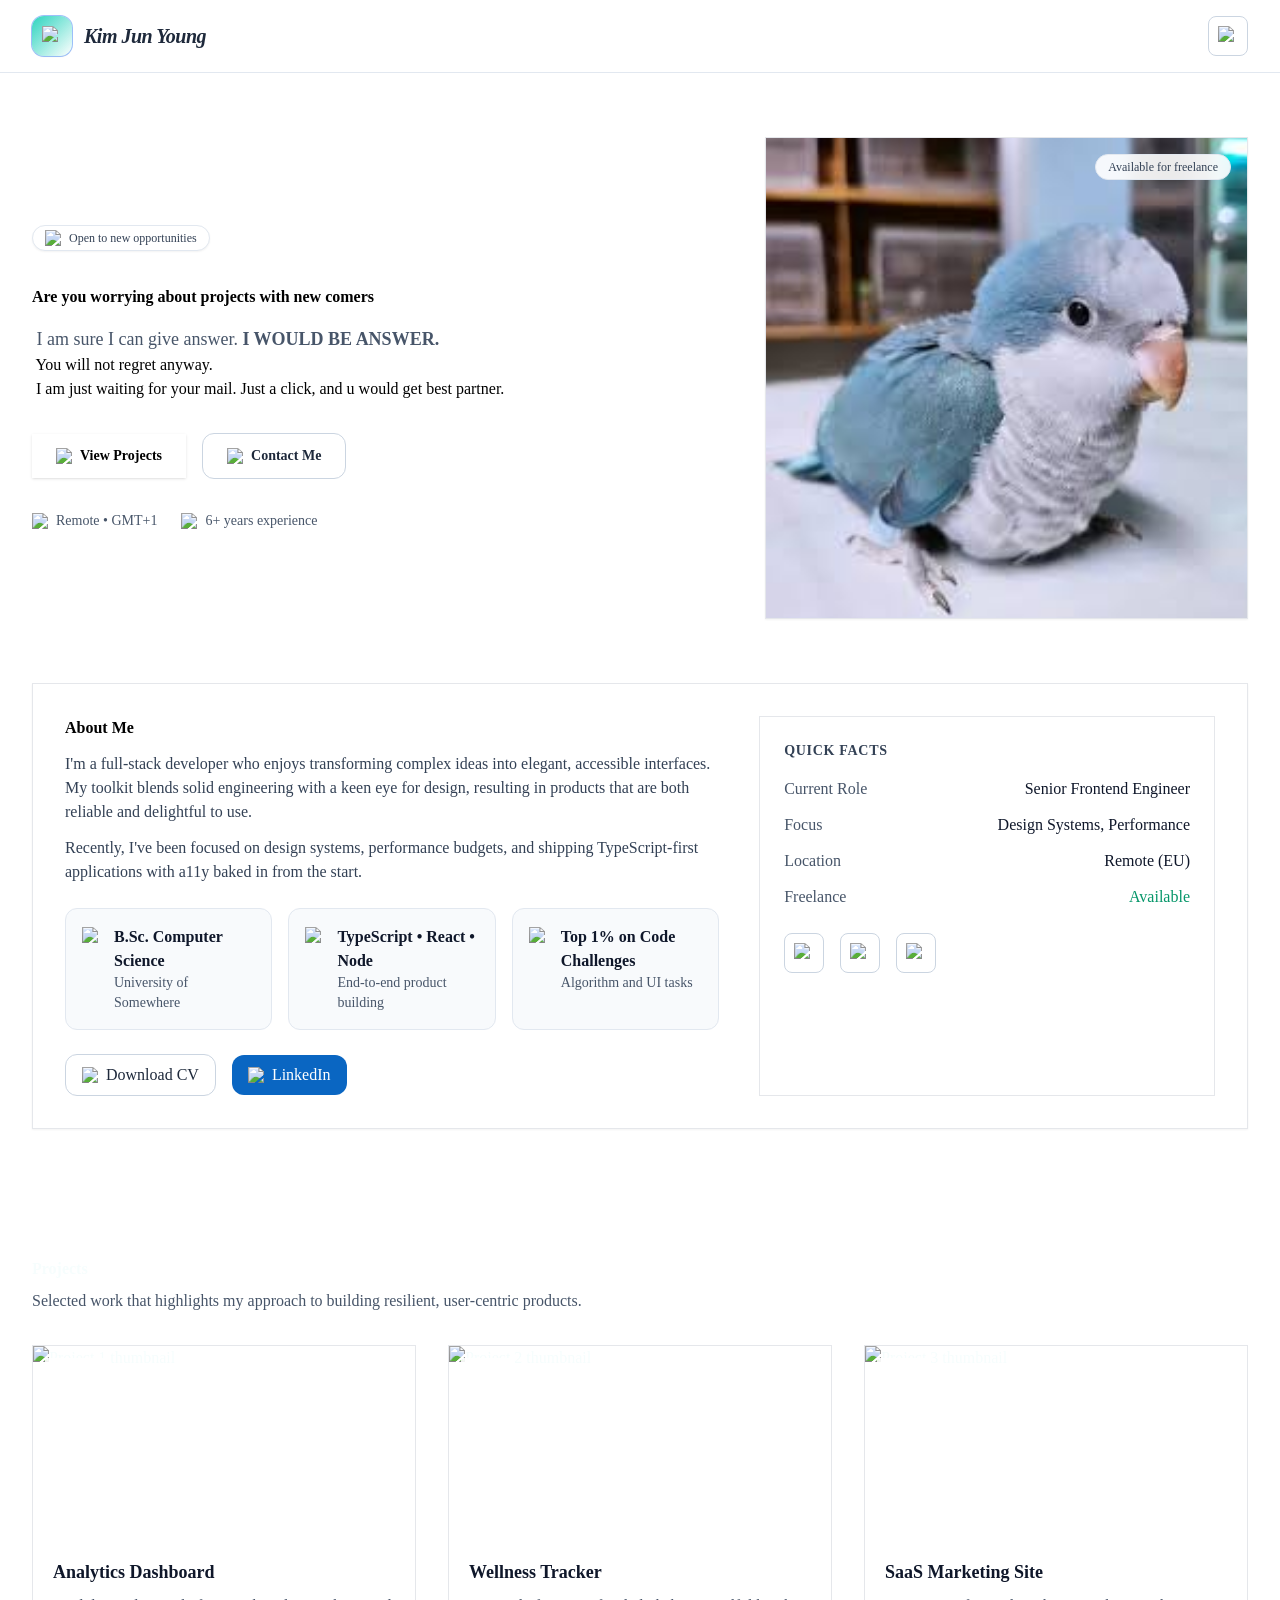
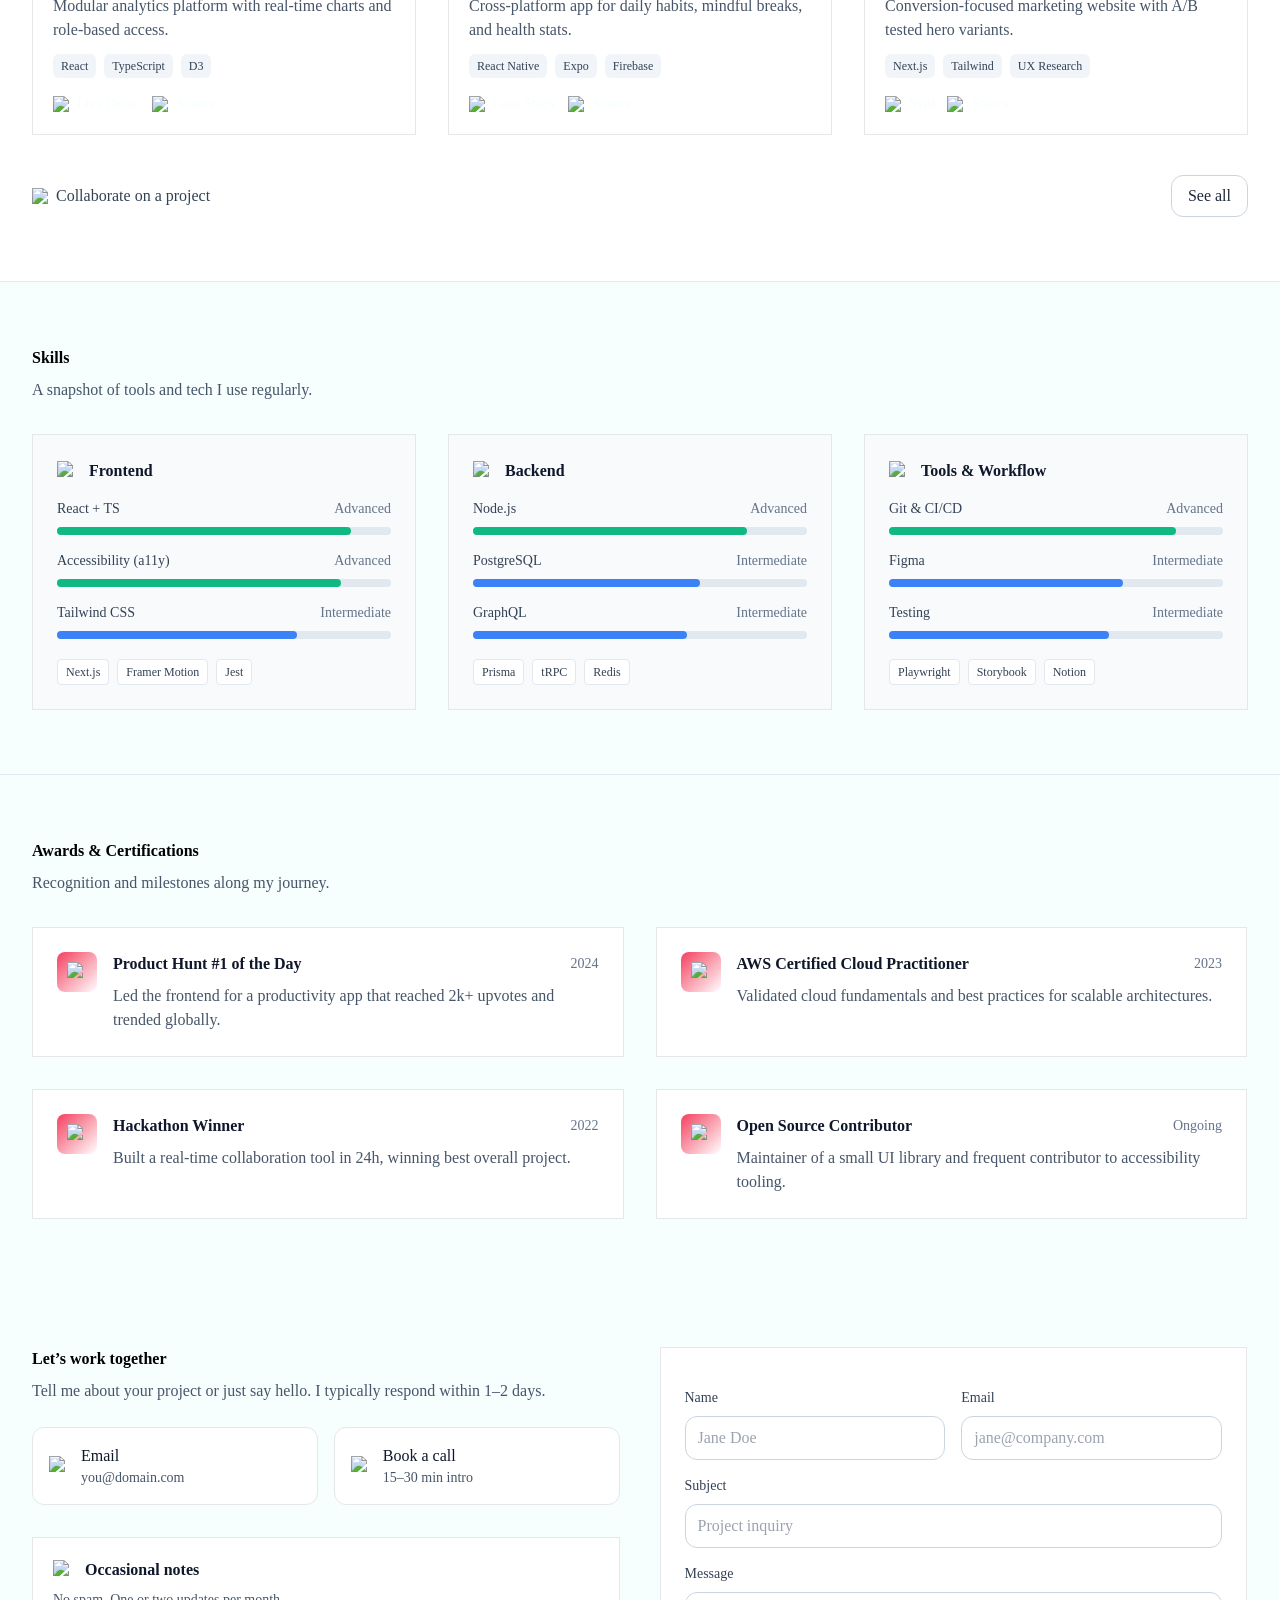
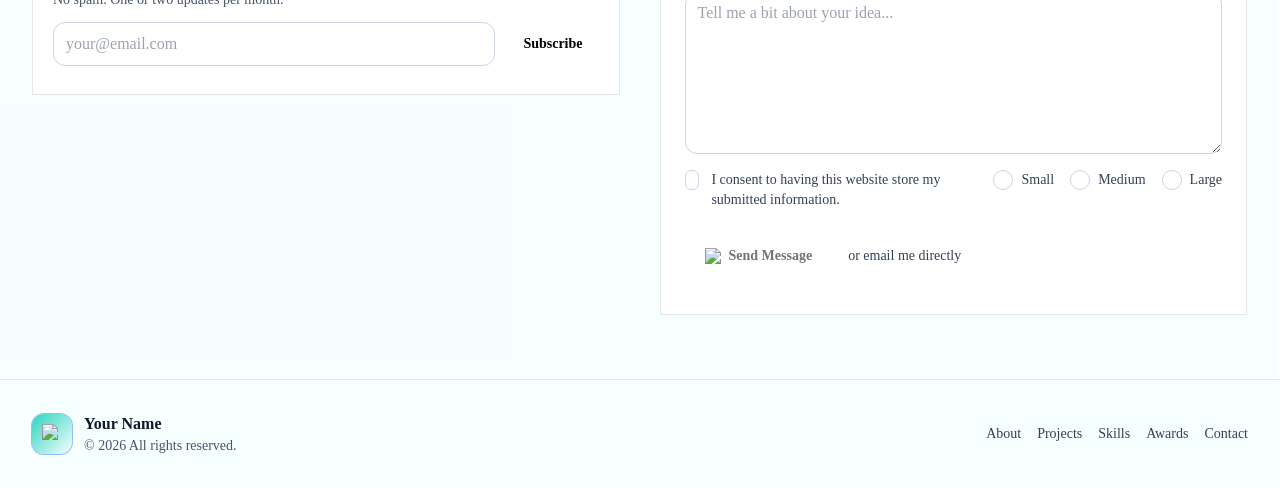
==== commit f485c0c4: "Update index.html" ====
--- a/index.html
+++ b/index.html
@@ -1,5 +1,5 @@
 <!DOCTYPE html>
-<html lang="Korean">
+<html lang="en">
 
   <head>
     <title>Personal Website</title>
@@ -85,7 +85,7 @@
             </div>
             <div class="hero-portrait" id="iwdko">
               <div class="gjs-t-border portrait-card" id="i6muk">
-                <img alt="Portrait" src="https://app.grapesjs.com/api/assets/random-image?query=portrait&amp;w=1200&amp;h=1200" class="portrait-image" id="isbgv" />
+                <img alt="Portrait" src='./profile.jpg' class="portrait-image" id="isbgv" />
                 <div class="portrait-badge" id="i6puw">
                   Available for freelance
                 </div>
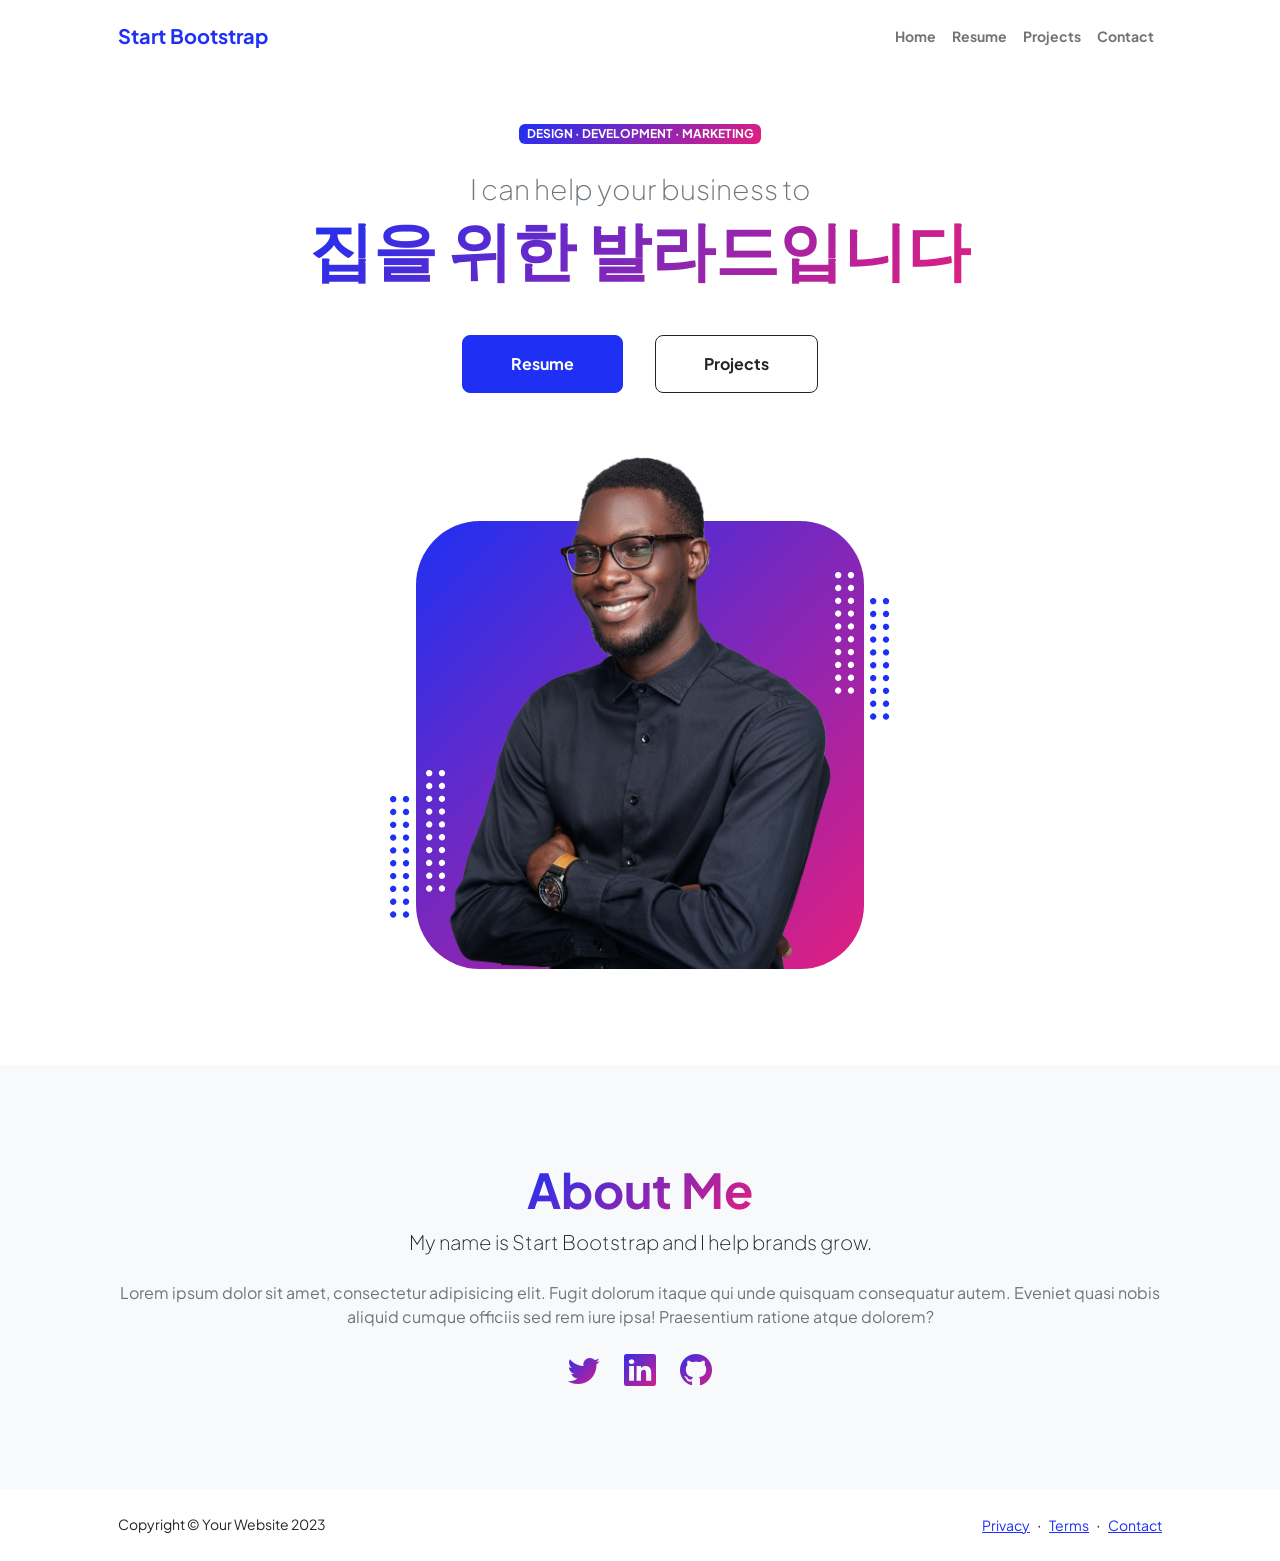
==== commit 7fb855f3: "내맘이다 이것들아 그만 물어봐" ====
--- a/index.html
+++ b/index.html
@@ -1,660 +1,218 @@
 <!DOCTYPE html>
 <html lang="en">
-
-  <head>
-    <title>Personal Website</title>
-    <meta charset="utf-8" />
-    <meta name="viewport" content="width=device-width, initial-scale=1" />
-    <meta name="robots" content="index,follow">
-    <meta name="generator" content="GrapesJS Studio">
-    <link href="https://fonts.googleapis.com/css2?family=Inter:wght@400;500;600;700&amp;family=Poppins:wght@600;700;800&amp;display=swap" rel="stylesheet" />
-	<link rel="stylesheet" href="main.css" />
-  </head>
-
-  <body class="gjs-t-body cls-xukw2i">
-    <header class="header" id="i8ppl">
-      <div class="header-container" id="ivn2c">
-        <div class="navbar" id="imxcy">
-          <a href="#home" class="group brand-link" id="iacfs">
-            <span class="brand-logo" id="i4ee7">
-              <img alt="Brand mark" src="https://api.iconify.design/lucide-sparkle.svg?color=white" class="cls-7ggmqh" id="iuvt4" />
-            </span>
-            <span class="group-hover:text-slate-900 brand-name" id="itcki">
-              <em id="ie7dba">Kim Jun Young</em>
-            </span>
-          </a>
-          <nav class="desktop-nav" id="iewvp">
-            <a href="#about" class="gjs-t-link nav-link" id="if5h2">About</a>
-            <a href="#projects" class="gjs-t-link nav-link" id="in7wl">Projects</a>
-            <a href="#skills" class="gjs-t-link nav-link" id="iy4az">Skills</a>
-            <a href="#awards" class="gjs-t-link nav-link" id="ir9ju">Awards</a>
-            <a href="#contact" class="gjs-t-link nav-link" id="i1ytj">Contact</a>
-          </nav>
-          <div class="header-actions" id="i4j0f">
-            <a href="#projects" class="gjs-t-button header-button" id="imv8r">View Projects</a>
-          </div>
-          <button type="button" id="menuBtn" aria-label="Open menu" aria-expanded="false" aria-controls="mobileNav" class="mobile-menu-button">
-            <img alt="menu" src="https://api.iconify.design/lucide-menu.svg?color=%230f172a" class="cls-ragpwh" id="i09vm" />
-          </button>
-        </div>
-        <div id="mobileNav" class="mobile-nav">
-          <div class="mobile-nav-links" id="iq44q">
-            <a href="#about" class="nav-link" id="is2ii">About</a>
-            <a href="#projects" class="nav-link" id="iisjh">Projects</a>
-            <a href="#skills" class="nav-link" id="iwn1h">Skills</a>
-            <a href="#awards" class="nav-link" id="ip2si">Awards</a>
-            <a href="#contact" class="nav-link" id="id7gh">Contact</a>
-          </div>
-        </div>
-      </div>
-    </header>
-    <main id="home">
-      <section class="hero-section" id="ikfg1">
-        <div class="hero-container" id="iexx5">
-          <div class="hero-grid" id="ifb5f">
-            <div class="hero-text" id="i84yw">
-              <span class="hero-eyebrow" id="ihs7d">
-                <img alt="sparkle" src="https://api.iconify.design/lucide-sparkles.svg?color=%2314b8a6" class="cls-guj1hb" id="ixn7j" />
-                Open to new opportunities
-              </span>
-              <h1 class="gjs-t-h1 hero-title" id="id5tl">Are you worrying about projects with new comers</h1>
-              <p class="hero-subtitle" id="iyjm4"> I am sure I can give answer. <b id="i4v76i">I WOULD BE ANSWER.</b>
-              <div id="is3j88"> You will not regret anyway.</div>
-              <div id="ic30if"> I am just waiting for your mail. Just a click, and u would get best partner.</div>
-              </p>
-              <div class="hero-actions" id="ipkwi">
-                <a href="#projects" class="gjs-t-button primary-cta" id="in1i7">
-                  <img alt="rocket" src="https://api.iconify.design/lucide-rocket.svg?color=white" class="cls-lvpiga" id="ien7g" />
-                  View Projects
-                </a>
-                <a href="#contact" class="secondary-cta" id="irj1x">
-                  <img alt="mail" src="https://api.iconify.design/lucide-mail.svg?color=%230f172a" class="cls-4mqn36" id="iz4g6" />
-                  Contact Me
-                </a>
-              </div>
-              <div class="hero-meta" id="incwp">
-                <div class="meta-item" id="i470q">
-                  <img alt="location" src="https://api.iconify.design/lucide-map-pin.svg?color=%236b7280" class="cls-wjatlf" id="ii4w1" />
-                  Remote • GMT+1
-                </div>
-                <div class="meta-item" id="ia0jt">
-                  <img alt="briefcase" src="https://api.iconify.design/lucide-briefcase.svg?color=%236b7280" class="cls-t69c78" id="i4hxl" />
-                  6+ years experience
-                </div>
-              </div>
+    <head>
+        <meta charset="utf-8" />
+        <meta name="viewport" content="width=device-width, initial-scale=1, shrink-to-fit=no" />
+        <meta name="description" content="" />
+        <meta name="author" content="" />
+        <title>Personal - Start Bootstrap Theme</title>
+        <!-- Favicon-->
+        <link rel="icon" type="image/x-icon" href="assets/favicon.ico" />
+        <!-- Custom Google font-->
+        <link rel="preconnect" href="https://fonts.googleapis.com" />
+        <link rel="preconnect" href="https://fonts.gstatic.com" crossorigin />
+        <link href="https://fonts.googleapis.com/css2?family=Plus+Jakarta+Sans:wght@100;200;300;400;500;600;700;800;900&amp;display=swap" rel="stylesheet" />
+        <!-- Bootstrap icons-->
+        <link href="https://cdn.jsdelivr.net/npm/bootstrap-icons@1.8.1/font/bootstrap-icons.css" rel="stylesheet" />
+        <!-- Core theme CSS (includes Bootstrap)-->
+        <link href="css/styles.css" rel="stylesheet" />
+    </head>
+    <body class="d-flex flex-column h-100">
+        <main class="flex-shrink-0">
+            <!-- Navigation-->
+            <nav class="navbar navbar-expand-lg navbar-light bg-white py-3">
+                <div class="container px-5">
+                    <a class="navbar-brand" href="index.html"><span class="fw-bolder text-primary">Start Bootstrap</span></a>
+                    <button class="navbar-toggler" type="button" data-bs-toggle="collapse" data-bs-target="#navbarSupportedContent" aria-controls="navbarSupportedContent" aria-expanded="false" aria-label="Toggle navigation"><span class="navbar-toggler-icon"></span></button>
+                    <div class="collapse navbar-collapse" id="navbarSupportedContent">
+                        <ul class="navbar-nav ms-auto mb-2 mb-lg-0 small fw-bolder">
+                            <li class="nav-item"><a class="nav-link" href="index.html">Home</a></li>
+                            <li class="nav-item"><a class="nav-link" href="resume.html">Resume</a></li>
+                            <li class="nav-item"><a class="nav-link" href="projects.html">Projects</a></li>
+                            <li class="nav-item"><a class="nav-link" href="contact.html">Contact</a></li>
+                        </ul>
+                    </div>
+                </div>
+            </nav>
+            <!-- Header-->
+            <header class="py-5">
+                <div class="container px-5 pb-5">
+                    <div class="row gx-5 align-items-center">
+                        <div class="col-xxl-5">
+                            <!-- Header text content-->
+                            <div class="text-center text-xxl-start">
+                                <div class="badge bg-gradient-primary-to-secondary text-white mb-4"><div class="text-uppercase">Design &middot; Development &middot; Marketing</div></div>
+                                <div class="fs-3 fw-light text-muted">I can help your business to</div>
+                                <h1 class="display-3 fw-bolder mb-5"><span class="text-gradient d-inline">집을 위한 발라드입니다</span></h1>
+                                <div class="d-grid gap-3 d-sm-flex justify-content-sm-center justify-content-xxl-start mb-3">
+                                    <a class="btn btn-primary btn-lg px-5 py-3 me-sm-3 fs-6 fw-bolder" href="resume.html">Resume</a>
+                                    <a class="btn btn-outline-dark btn-lg px-5 py-3 fs-6 fw-bolder" href="projects.html">Projects</a>
+                                </div>
+                            </div>
+                        </div>
+                        <div class="col-xxl-7">
+                            <!-- Header profile picture-->
+                            <div class="d-flex justify-content-center mt-5 mt-xxl-0">
+                                <div class="profile bg-gradient-primary-to-secondary">
+                                    <!-- TIP: For best results, use a photo with a transparent background like the demo example below-->
+                                    <!-- Watch a tutorial on how to do this on YouTube (link)-->
+                                    <img class="profile-img" src="assets/profile.png" alt="..." />
+                                    <div class="dots-1">
+                                        <!-- SVG Dots-->
+                                        <svg version="1.1" xmlns="http://www.w3.org/2000/svg" xmlns:xlink="http://www.w3.org/1999/xlink" x="0px" y="0px" viewBox="0 0 191.6 1215.4" style="enable-background: new 0 0 191.6 1215.4" xml:space="preserve">
+                                            <g transform="translate(0.000000,1280.000000) scale(0.100000,-0.100000)">
+                                                <path d="M227.7,12788.6c-105-35-200-141-222-248c-43-206,163-412,369-369c155,32,275,190,260,339c-11,105-90,213-190,262        C383.7,12801.6,289.7,12808.6,227.7,12788.6z"></path>
+                                                <path d="M1507.7,12788.6c-151-50-253-216-222-362c25-119,136-230,254-255c194-41,395,142,375,339c-11,105-90,213-190,262        C1663.7,12801.6,1569.7,12808.6,1507.7,12788.6z"></path>
+                                                <path d="M227.7,11508.6c-105-35-200-141-222-248c-43-206,163-412,369-369c155,32,275,190,260,339c-11,105-90,213-190,262        C383.7,11521.6,289.7,11528.6,227.7,11508.6z"></path>
+                                                <path d="M1507.7,11508.6c-151-50-253-216-222-362c25-119,136-230,254-255c194-41,395,142,375,339c-11,105-90,213-190,262        C1663.7,11521.6,1569.7,11528.6,1507.7,11508.6z"></path>
+                                                <path d="M227.7,10228.6c-105-35-200-141-222-248c-43-206,163-412,369-369c155,32,275,190,260,339c-11,105-90,213-190,262        C383.7,10241.6,289.7,10248.6,227.7,10228.6z"></path>
+                                                <path d="M1507.7,10228.6c-105-35-200-141-222-248c-43-206,163-412,369-369c155,32,275,190,260,339c-11,105-90,213-190,262        C1663.7,10241.6,1569.7,10248.6,1507.7,10228.6z"></path>
+                                                <path d="M227.7,8948.6c-105-35-200-141-222-248c-43-206,163-412,369-369c155,32,275,190,260,339c-11,105-90,213-190,262        C383.7,8961.6,289.7,8968.6,227.7,8948.6z"></path>
+                                                <path d="M1507.7,8948.6c-105-35-200-141-222-248c-43-206,163-412,369-369c155,32,275,190,260,339c-11,105-90,213-190,262        C1663.7,8961.6,1569.7,8968.6,1507.7,8948.6z"></path>
+                                                <path d="M227.7,7668.6c-105-35-200-141-222-248c-43-206,163-412,369-369c155,32,275,190,260,339c-11,105-90,213-190,262        C383.7,7681.6,289.7,7688.6,227.7,7668.6z"></path>
+                                                <path d="M1507.7,7668.6c-105-35-200-141-222-248c-43-206,163-412,369-369c155,32,275,190,260,339c-11,105-90,213-190,262        C1663.7,7681.6,1569.7,7688.6,1507.7,7668.6z"></path>
+                                                <path d="M227.7,6388.6c-105-35-200-141-222-248c-43-206,163-412,369-369c155,32,275,190,260,339c-11,105-90,213-190,262        C383.7,6401.6,289.7,6408.6,227.7,6388.6z"></path>
+                                                <path d="M1507.7,6388.6c-105-35-200-141-222-248c-43-206,163-412,369-369c155,32,275,190,260,339c-11,105-90,213-190,262        C1663.7,6401.6,1569.7,6408.6,1507.7,6388.6z"></path>
+                                                <path d="M227.7,5108.6c-105-35-200-141-222-248c-43-206,163-412,369-369c155,32,275,190,260,339c-11,105-90,213-190,262        C383.7,5121.6,289.7,5128.6,227.7,5108.6z"></path>
+                                                <path d="M1507.7,5108.6c-105-35-200-141-222-248c-43-206,163-412,369-369c155,32,275,190,260,339c-11,105-90,213-190,262        C1663.7,5121.6,1569.7,5128.6,1507.7,5108.6z"></path>
+                                                <path d="M227.7,3828.6c-105-35-200-141-222-248c-43-206,163-412,369-369c155,32,275,190,260,339c-11,105-90,213-190,262        C383.7,3841.6,289.7,3848.6,227.7,3828.6z"></path>
+                                                <path d="M1507.7,3828.6c-105-35-200-141-222-248c-43-206,163-412,369-369c155,32,275,190,260,339c-11,105-90,213-190,262        C1663.7,3841.6,1569.7,3848.6,1507.7,3828.6z"></path>
+                                                <path d="M227.7,2548.6c-105-35-200-141-222-248c-43-206,163-412,369-369c155,32,275,190,260,339c-11,105-90,213-190,262        C383.7,2561.6,289.7,2568.6,227.7,2548.6z"></path>
+                                                <path d="M1507.7,2548.6c-105-35-200-141-222-248c-43-206,163-412,369-369c155,32,275,190,260,339c-11,105-90,213-190,262        C1663.7,2561.6,1569.7,2568.6,1507.7,2548.6z"></path>
+                                                <path d="M227.7,1268.6c-105-35-200-141-222-248c-43-206,163-412,369-369c155,32,275,190,260,339c-11,105-90,213-190,262        C383.7,1281.6,289.7,1288.6,227.7,1268.6z"></path>
+                                                <path d="M1507.7,1268.6c-105-35-200-141-222-248c-43-206,163-412,369-369c155,32,275,190,260,339c-11,105-90,213-190,262        C1663.7,1281.6,1569.7,1288.6,1507.7,1268.6z"></path>
+                                            </g>
+                                        </svg>
+                                        <!-- END of SVG dots-->
+                                    </div>
+                                    <div class="dots-2">
+                                        <!-- SVG Dots-->
+                                        <svg version="1.1" xmlns="http://www.w3.org/2000/svg" xmlns:xlink="http://www.w3.org/1999/xlink" x="0px" y="0px" viewBox="0 0 191.6 1215.4" style="enable-background: new 0 0 191.6 1215.4" xml:space="preserve">
+                                            <g transform="translate(0.000000,1280.000000) scale(0.100000,-0.100000)">
+                                                <path d="M227.7,12788.6c-105-35-200-141-222-248c-43-206,163-412,369-369c155,32,275,190,260,339c-11,105-90,213-190,262        C383.7,12801.6,289.7,12808.6,227.7,12788.6z"></path>
+                                                <path d="M1507.7,12788.6c-151-50-253-216-222-362c25-119,136-230,254-255c194-41,395,142,375,339c-11,105-90,213-190,262        C1663.7,12801.6,1569.7,12808.6,1507.7,12788.6z"></path>
+                                                <path d="M227.7,11508.6c-105-35-200-141-222-248c-43-206,163-412,369-369c155,32,275,190,260,339c-11,105-90,213-190,262        C383.7,11521.6,289.7,11528.6,227.7,11508.6z"></path>
+                                                <path d="M1507.7,11508.6c-151-50-253-216-222-362c25-119,136-230,254-255c194-41,395,142,375,339c-11,105-90,213-190,262        C1663.7,11521.6,1569.7,11528.6,1507.7,11508.6z"></path>
+                                                <path d="M227.7,10228.6c-105-35-200-141-222-248c-43-206,163-412,369-369c155,32,275,190,260,339c-11,105-90,213-190,262        C383.7,10241.6,289.7,10248.6,227.7,10228.6z"></path>
+                                                <path d="M1507.7,10228.6c-105-35-200-141-222-248c-43-206,163-412,369-369c155,32,275,190,260,339c-11,105-90,213-190,262        C1663.7,10241.6,1569.7,10248.6,1507.7,10228.6z"></path>
+                                                <path d="M227.7,8948.6c-105-35-200-141-222-248c-43-206,163-412,369-369c155,32,275,190,260,339c-11,105-90,213-190,262        C383.7,8961.6,289.7,8968.6,227.7,8948.6z"></path>
+                                                <path d="M1507.7,8948.6c-105-35-200-141-222-248c-43-206,163-412,369-369c155,32,275,190,260,339c-11,105-90,213-190,262        C1663.7,8961.6,1569.7,8968.6,1507.7,8948.6z"></path>
+                                                <path d="M227.7,7668.6c-105-35-200-141-222-248c-43-206,163-412,369-369c155,32,275,190,260,339c-11,105-90,213-190,262        C383.7,7681.6,289.7,7688.6,227.7,7668.6z"></path>
+                                                <path d="M1507.7,7668.6c-105-35-200-141-222-248c-43-206,163-412,369-369c155,32,275,190,260,339c-11,105-90,213-190,262        C1663.7,7681.6,1569.7,7688.6,1507.7,7668.6z"></path>
+                                                <path d="M227.7,6388.6c-105-35-200-141-222-248c-43-206,163-412,369-369c155,32,275,190,260,339c-11,105-90,213-190,262        C383.7,6401.6,289.7,6408.6,227.7,6388.6z"></path>
+                                                <path d="M1507.7,6388.6c-105-35-200-141-222-248c-43-206,163-412,369-369c155,32,275,190,260,339c-11,105-90,213-190,262        C1663.7,6401.6,1569.7,6408.6,1507.7,6388.6z"></path>
+                                                <path d="M227.7,5108.6c-105-35-200-141-222-248c-43-206,163-412,369-369c155,32,275,190,260,339c-11,105-90,213-190,262        C383.7,5121.6,289.7,5128.6,227.7,5108.6z"></path>
+                                                <path d="M1507.7,5108.6c-105-35-200-141-222-248c-43-206,163-412,369-369c155,32,275,190,260,339c-11,105-90,213-190,262        C1663.7,5121.6,1569.7,5128.6,1507.7,5108.6z"></path>
+                                                <path d="M227.7,3828.6c-105-35-200-141-222-248c-43-206,163-412,369-369c155,32,275,190,260,339c-11,105-90,213-190,262        C383.7,3841.6,289.7,3848.6,227.7,3828.6z"></path>
+                                                <path d="M1507.7,3828.6c-105-35-200-141-222-248c-43-206,163-412,369-369c155,32,275,190,260,339c-11,105-90,213-190,262        C1663.7,3841.6,1569.7,3848.6,1507.7,3828.6z"></path>
+                                                <path d="M227.7,2548.6c-105-35-200-141-222-248c-43-206,163-412,369-369c155,32,275,190,260,339c-11,105-90,213-190,262        C383.7,2561.6,289.7,2568.6,227.7,2548.6z"></path>
+                                                <path d="M1507.7,2548.6c-105-35-200-141-222-248c-43-206,163-412,369-369c155,32,275,190,260,339c-11,105-90,213-190,262        C1663.7,2561.6,1569.7,2568.6,1507.7,2548.6z"></path>
+                                                <path d="M227.7,1268.6c-105-35-200-141-222-248c-43-206,163-412,369-369c155,32,275,190,260,339c-11,105-90,213-190,262        C383.7,1281.6,289.7,1288.6,227.7,1268.6z"></path>
+                                                <path d="M1507.7,1268.6c-105-35-200-141-222-248c-43-206,163-412,369-369c155,32,275,190,260,339c-11,105-90,213-190,262        C1663.7,1281.6,1569.7,1288.6,1507.7,1268.6z"></path>
+                                            </g>
+                                        </svg>
+                                        <!-- END of SVG dots-->
+                                    </div>
+                                    <div class="dots-3">
+                                        <!-- SVG Dots-->
+                                        <svg version="1.1" xmlns="http://www.w3.org/2000/svg" xmlns:xlink="http://www.w3.org/1999/xlink" x="0px" y="0px" viewBox="0 0 191.6 1215.4" style="enable-background: new 0 0 191.6 1215.4" xml:space="preserve">
+                                            <g transform="translate(0.000000,1280.000000) scale(0.100000,-0.100000)">
+                                                <path d="M227.7,12788.6c-105-35-200-141-222-248c-43-206,163-412,369-369c155,32,275,190,260,339c-11,105-90,213-190,262        C383.7,12801.6,289.7,12808.6,227.7,12788.6z"></path>
+                                                <path d="M1507.7,12788.6c-151-50-253-216-222-362c25-119,136-230,254-255c194-41,395,142,375,339c-11,105-90,213-190,262        C1663.7,12801.6,1569.7,12808.6,1507.7,12788.6z"></path>
+                                                <path d="M227.7,11508.6c-105-35-200-141-222-248c-43-206,163-412,369-369c155,32,275,190,260,339c-11,105-90,213-190,262        C383.7,11521.6,289.7,11528.6,227.7,11508.6z"></path>
+                                                <path d="M1507.7,11508.6c-151-50-253-216-222-362c25-119,136-230,254-255c194-41,395,142,375,339c-11,105-90,213-190,262        C1663.7,11521.6,1569.7,11528.6,1507.7,11508.6z"></path>
+                                                <path d="M227.7,10228.6c-105-35-200-141-222-248c-43-206,163-412,369-369c155,32,275,190,260,339c-11,105-90,213-190,262        C383.7,10241.6,289.7,10248.6,227.7,10228.6z"></path>
+                                                <path d="M1507.7,10228.6c-105-35-200-141-222-248c-43-206,163-412,369-369c155,32,275,190,260,339c-11,105-90,213-190,262        C1663.7,10241.6,1569.7,10248.6,1507.7,10228.6z"></path>
+                                                <path d="M227.7,8948.6c-105-35-200-141-222-248c-43-206,163-412,369-369c155,32,275,190,260,339c-11,105-90,213-190,262        C383.7,8961.6,289.7,8968.6,227.7,8948.6z"></path>
+                                                <path d="M1507.7,8948.6c-105-35-200-141-222-248c-43-206,163-412,369-369c155,32,275,190,260,339c-11,105-90,213-190,262        C1663.7,8961.6,1569.7,8968.6,1507.7,8948.6z"></path>
+                                                <path d="M227.7,7668.6c-105-35-200-141-222-248c-43-206,163-412,369-369c155,32,275,190,260,339c-11,105-90,213-190,262        C383.7,7681.6,289.7,7688.6,227.7,7668.6z"></path>
+                                                <path d="M1507.7,7668.6c-105-35-200-141-222-248c-43-206,163-412,369-369c155,32,275,190,260,339c-11,105-90,213-190,262        C1663.7,7681.6,1569.7,7688.6,1507.7,7668.6z"></path>
+                                                <path d="M227.7,6388.6c-105-35-200-141-222-248c-43-206,163-412,369-369c155,32,275,190,260,339c-11,105-90,213-190,262        C383.7,6401.6,289.7,6408.6,227.7,6388.6z"></path>
+                                                <path d="M1507.7,6388.6c-105-35-200-141-222-248c-43-206,163-412,369-369c155,32,275,190,260,339c-11,105-90,213-190,262        C1663.7,6401.6,1569.7,6408.6,1507.7,6388.6z"></path>
+                                                <path d="M227.7,5108.6c-105-35-200-141-222-248c-43-206,163-412,369-369c155,32,275,190,260,339c-11,105-90,213-190,262        C383.7,5121.6,289.7,5128.6,227.7,5108.6z"></path>
+                                                <path d="M1507.7,5108.6c-105-35-200-141-222-248c-43-206,163-412,369-369c155,32,275,190,260,339c-11,105-90,213-190,262        C1663.7,5121.6,1569.7,5128.6,1507.7,5108.6z"></path>
+                                                <path d="M227.7,3828.6c-105-35-200-141-222-248c-43-206,163-412,369-369c155,32,275,190,260,339c-11,105-90,213-190,262        C383.7,3841.6,289.7,3848.6,227.7,3828.6z"></path>
+                                                <path d="M1507.7,3828.6c-105-35-200-141-222-248c-43-206,163-412,369-369c155,32,275,190,260,339c-11,105-90,213-190,262        C1663.7,3841.6,1569.7,3848.6,1507.7,3828.6z"></path>
+                                                <path d="M227.7,2548.6c-105-35-200-141-222-248c-43-206,163-412,369-369c155,32,275,190,260,339c-11,105-90,213-190,262        C383.7,2561.6,289.7,2568.6,227.7,2548.6z"></path>
+                                                <path d="M1507.7,2548.6c-105-35-200-141-222-248c-43-206,163-412,369-369c155,32,275,190,260,339c-11,105-90,213-190,262        C1663.7,2561.6,1569.7,2568.6,1507.7,2548.6z"></path>
+                                                <path d="M227.7,1268.6c-105-35-200-141-222-248c-43-206,163-412,369-369c155,32,275,190,260,339c-11,105-90,213-190,262        C383.7,1281.6,289.7,1288.6,227.7,1268.6z"></path>
+                                                <path d="M1507.7,1268.6c-105-35-200-141-222-248c-43-206,163-412,369-369c155,32,275,190,260,339c-11,105-90,213-190,262        C1663.7,1281.6,1569.7,1288.6,1507.7,1268.6z"></path>
+                                            </g>
+                                        </svg>
+                                        <!-- END of SVG dots-->
+                                    </div>
+                                    <div class="dots-4">
+                                        <!-- SVG Dots-->
+                                        <svg version="1.1" xmlns="http://www.w3.org/2000/svg" xmlns:xlink="http://www.w3.org/1999/xlink" x="0px" y="0px" viewBox="0 0 191.6 1215.4" style="enable-background: new 0 0 191.6 1215.4" xml:space="preserve">
+                                            <g transform="translate(0.000000,1280.000000) scale(0.100000,-0.100000)">
+                                                <path d="M227.7,12788.6c-105-35-200-141-222-248c-43-206,163-412,369-369c155,32,275,190,260,339c-11,105-90,213-190,262        C383.7,12801.6,289.7,12808.6,227.7,12788.6z"></path>
+                                                <path d="M1507.7,12788.6c-151-50-253-216-222-362c25-119,136-230,254-255c194-41,395,142,375,339c-11,105-90,213-190,262        C1663.7,12801.6,1569.7,12808.6,1507.7,12788.6z"></path>
+                                                <path d="M227.7,11508.6c-105-35-200-141-222-248c-43-206,163-412,369-369c155,32,275,190,260,339c-11,105-90,213-190,262        C383.7,11521.6,289.7,11528.6,227.7,11508.6z"></path>
+                                                <path d="M1507.7,11508.6c-151-50-253-216-222-362c25-119,136-230,254-255c194-41,395,142,375,339c-11,105-90,213-190,262        C1663.7,11521.6,1569.7,11528.6,1507.7,11508.6z"></path>
+                                                <path d="M227.7,10228.6c-105-35-200-141-222-248c-43-206,163-412,369-369c155,32,275,190,260,339c-11,105-90,213-190,262        C383.7,10241.6,289.7,10248.6,227.7,10228.6z"></path>
+                                                <path d="M1507.7,10228.6c-105-35-200-141-222-248c-43-206,163-412,369-369c155,32,275,190,260,339c-11,105-90,213-190,262        C1663.7,10241.6,1569.7,10248.6,1507.7,10228.6z"></path>
+                                                <path d="M227.7,8948.6c-105-35-200-141-222-248c-43-206,163-412,369-369c155,32,275,190,260,339c-11,105-90,213-190,262        C383.7,8961.6,289.7,8968.6,227.7,8948.6z"></path>
+                                                <path d="M1507.7,8948.6c-105-35-200-141-222-248c-43-206,163-412,369-369c155,32,275,190,260,339c-11,105-90,213-190,262        C1663.7,8961.6,1569.7,8968.6,1507.7,8948.6z"></path>
+                                                <path d="M227.7,7668.6c-105-35-200-141-222-248c-43-206,163-412,369-369c155,32,275,190,260,339c-11,105-90,213-190,262        C383.7,7681.6,289.7,7688.6,227.7,7668.6z"></path>
+                                                <path d="M1507.7,7668.6c-105-35-200-141-222-248c-43-206,163-412,369-369c155,32,275,190,260,339c-11,105-90,213-190,262        C1663.7,7681.6,1569.7,7688.6,1507.7,7668.6z"></path>
+                                                <path d="M227.7,6388.6c-105-35-200-141-222-248c-43-206,163-412,369-369c155,32,275,190,260,339c-11,105-90,213-190,262        C383.7,6401.6,289.7,6408.6,227.7,6388.6z"></path>
+                                                <path d="M1507.7,6388.6c-105-35-200-141-222-248c-43-206,163-412,369-369c155,32,275,190,260,339c-11,105-90,213-190,262        C1663.7,6401.6,1569.7,6408.6,1507.7,6388.6z"></path>
+                                                <path d="M227.7,5108.6c-105-35-200-141-222-248c-43-206,163-412,369-369c155,32,275,190,260,339c-11,105-90,213-190,262        C383.7,5121.6,289.7,5128.6,227.7,5108.6z"></path>
+                                                <path d="M1507.7,5108.6c-105-35-200-141-222-248c-43-206,163-412,369-369c155,32,275,190,260,339c-11,105-90,213-190,262        C1663.7,5121.6,1569.7,5128.6,1507.7,5108.6z"></path>
+                                                <path d="M227.7,3828.6c-105-35-200-141-222-248c-43-206,163-412,369-369c155,32,275,190,260,339c-11,105-90,213-190,262        C383.7,3841.6,289.7,3848.6,227.7,3828.6z"></path>
+                                                <path d="M1507.7,3828.6c-105-35-200-141-222-248c-43-206,163-412,369-369c155,32,275,190,260,339c-11,105-90,213-190,262        C1663.7,3841.6,1569.7,3848.6,1507.7,3828.6z"></path>
+                                                <path d="M227.7,2548.6c-105-35-200-141-222-248c-43-206,163-412,369-369c155,32,275,190,260,339c-11,105-90,213-190,262        C383.7,2561.6,289.7,2568.6,227.7,2548.6z"></path>
+                                                <path d="M1507.7,2548.6c-105-35-200-141-222-248c-43-206,163-412,369-369c155,32,275,190,260,339c-11,105-90,213-190,262        C1663.7,2561.6,1569.7,2568.6,1507.7,2548.6z"></path>
+                                                <path d="M227.7,1268.6c-105-35-200-141-222-248c-43-206,163-412,369-369c155,32,275,190,260,339c-11,105-90,213-190,262        C383.7,1281.6,289.7,1288.6,227.7,1268.6z"></path>
+                                                <path d="M1507.7,1268.6c-105-35-200-141-222-248c-43-206,163-412,369-369c155,32,275,190,260,339c-11,105-90,213-190,262        C1663.7,1281.6,1569.7,1288.6,1507.7,1268.6z"></path>
+                                            </g>
+                                        </svg>
+                                        <!-- END of SVG dots-->
+                                    </div>
+                                </div>
+                            </div>
+                        </div>
+                    </div>
+                </div>
+            </header>
+            <!-- About Section-->
+            <section class="bg-light py-5">
+                <div class="container px-5">
+                    <div class="row gx-5 justify-content-center">
+                        <div class="col-xxl-8">
+                            <div class="text-center my-5">
+                                <h2 class="display-5 fw-bolder"><span class="text-gradient d-inline">About Me</span></h2>
+                                <p class="lead fw-light mb-4">My name is Start Bootstrap and I help brands grow.</p>
+                                <p class="text-muted">Lorem ipsum dolor sit amet, consectetur adipisicing elit. Fugit dolorum itaque qui unde quisquam consequatur autem. Eveniet quasi nobis aliquid cumque officiis sed rem iure ipsa! Praesentium ratione atque dolorem?</p>
+                                <div class="d-flex justify-content-center fs-2 gap-4">
+                                    <a class="text-gradient" href="#!"><i class="bi bi-twitter"></i></a>
+                                    <a class="text-gradient" href="#!"><i class="bi bi-linkedin"></i></a>
+                                    <a class="text-gradient" href="#!"><i class="bi bi-github"></i></a>
+                                </div>
+                            </div>
+                        </div>
+                    </div>
+                </div>
+            </section>
+        </main>
+        <!-- Footer-->
+        <footer class="bg-white py-4 mt-auto">
+            <div class="container px-5">
+                <div class="row align-items-center justify-content-between flex-column flex-sm-row">
+                    <div class="col-auto"><div class="small m-0">Copyright &copy; Your Website 2023</div></div>
+                    <div class="col-auto">
+                        <a class="small" href="#!">Privacy</a>
+                        <span class="mx-1">&middot;</span>
+                        <a class="small" href="#!">Terms</a>
+                        <span class="mx-1">&middot;</span>
+                        <a class="small" href="#!">Contact</a>
+                    </div>
+                </div>
             </div>
-            <div class="hero-portrait" id="iwdko">
-              <div class="gjs-t-border portrait-card" id="i6muk">
-                <img alt="Portrait" src='./profile.jpg' class="portrait-image" id="isbgv" />
-                <div class="portrait-badge" id="i6puw">
-                  Available for freelance
-                </div>
-              </div>
-            </div>
-          </div>
-          <div id="about" class="about-section">
-            <div class="gjs-t-border about-card" id="im4gl">
-              <div class="about-grid" id="i7zto">
-                <div class="about-intro" id="igjul">
-                  <h2 class="gjs-t-h2 section-title" id="ibfdz">About Me</h2>
-                  <p class="about-paragraph" id="ifkwj">
-                    I'm a full-stack developer who enjoys transforming complex ideas into elegant, accessible interfaces. My toolkit blends solid engineering with a keen eye for design, resulting in products that are both reliable and delightful to use.
-                  </p>
-                  <p class="about-paragraph" id="iktzn">
-                    Recently, I've been focused on design systems, performance budgets, and shipping TypeScript-first applications with a11y baked in from the start.
-                  </p>
-                  <div class="about-highlights" id="inudk">
-                    <div class="highlight-item" id="iw65e">
-                      <img alt="degree" src="https://api.iconify.design/lucide-graduation-cap.svg?color=%230f172a" class="cls-7ia53n" id="iavoe" />
-                      <div id="iaw2f">
-                        <div class="cls-qmlyvt" id="ifwni">B.Sc. Computer Science</div>
-                        <div class="cls-6rgc7g" id="ikl8a">University of Somewhere</div>
-                      </div>
-                    </div>
-                    <div class="highlight-item" id="ify37">
-                      <img alt="stack" src="https://api.iconify.design/lucide-layers.svg?color=%230f172a" class="cls-nl2pr1" id="is9q2" />
-                      <div id="i0fkjn">
-                        <div class="cls-hdcshf" id="ije3sh">TypeScript • React • Node</div>
-                        <div class="cls-3p98qn" id="i7wzuj">End-to-end product building</div>
-                      </div>
-                    </div>
-                    <div class="highlight-item" id="ii0mxk">
-                      <img alt="award" src="https://api.iconify.design/lucide-badge-check.svg?color=%230f172a" class="cls-iafpms" id="iu57gh" />
-                      <div id="ir2kyk">
-                        <div class="cls-brnp16" id="i570i3">Top 1% on Code Challenges</div>
-                        <div class="cls-9w0u4l" id="if18dl">Algorithm and UI tasks</div>
-                      </div>
-                    </div>
-                  </div>
-                  <div class="about-actions" id="i37cja">
-                    <a href="#" class="download-cv" id="iijmii">
-                      <img alt="download" src="https://api.iconify.design/lucide-download.svg?color=%230f172a" class="cls-elkexb" id="ip9027" />
-                      Download CV
-                    </a>
-                    <a href="#" class="linkedin-button" id="iwa5mn">
-                      <img alt="linkedin" src="https://api.iconify.design/lucide-linkedin.svg?color=white" class="cls-g459vq" id="ice9pg" />
-                      LinkedIn
-                    </a>
-                  </div>
-                </div>
-                <div class="about-details" id="i9ndpc">
-                  <div class="gjs-t-border details-card" id="i4gkwb">
-                    <div class="details-title" id="in804z">Quick Facts</div>
-                    <ul class="details-list" id="irc98a">
-                      <li class="detail-item" id="i2qpuj">
-                        <span class="cls-3l1p1h" id="iueme5">Current Role</span>
-                        <span class="cls-fxu7tg" id="i6azad">Senior Frontend Engineer</span>
-                      </li>
-                      <li class="detail-item" id="iajfed">
-                        <span class="cls-gxbj9u" id="iqmayf">Focus</span>
-                        <span class="cls-8wftu6" id="idknqg">Design Systems, Performance</span>
-                      </li>
-                      <li class="detail-item" id="i9tn47">
-                        <span class="cls-qj9oxv" id="imaqs8">Location</span>
-                        <span class="cls-okfe87" id="i63uyd">Remote (EU)</span>
-                      </li>
-                      <li class="detail-item" id="iq2iet">
-                        <span class="cls-se7kd5" id="irq1bq">Freelance</span>
-                        <span class="cls-9yudzn" id="ikwnw2">Available</span>
-                      </li>
-                    </ul>
-                    <div class="social-links" id="ihb8km">
-                      <a href="#" aria-label="GitHub" class="social-link" id="iwqaaq">
-                        <img alt="github" src="https://api.iconify.design/lucide-github.svg?color=%230f172a" class="cls-8l70xn" id="imn8ya" />
-                      </a>
-                      <a href="#" aria-label="Twitter" class="social-link" id="iboj95">
-                        <img alt="twitter" src="https://api.iconify.design/lucide-twitter.svg?color=%230f172a" class="cls-dmcpdt" id="ibvz7b" />
-                      </a>
-                      <a href="#" aria-label="Dribbble" class="social-link" id="i11x7u">
-                        <img alt="dribbble" src="https://api.iconify.design/lucide-dribbble.svg?color=%230f172a" class="cls-sqqhm7" id="ixfc5v" />
-                      </a>
-                    </div>
-                  </div>
-                </div>
-              </div>
-            </div>
-          </div>
-        </div>
-      </section>
-      <section id="projects" class="projects-section">
-        <div class="projects-container" id="ikeses">
-          <div class="section-header" id="i30as3">
-            <div id="it1sk5">
-              <h2 class="gjs-t-h2 section-title" id="i253hi">Projects</h2>
-              <p class="section-subtitle" id="irevst">Selected work that highlights my approach to building resilient, user-centric products.</p>
-            </div>
-            <div class="projects-filters" id="iz426i">
-              <button type="button" class="filter-button" id="i0fq64">All</button>
-              <button type="button" class="filter-button" id="ijdlbx">Web</button>
-              <button type="button" class="filter-button" id="ia6v0w">UI</button>
-              <button type="button" class="filter-button" id="i2r7xk">Open Source</button>
-            </div>
-          </div>
-          <div class="projects-grid" id="izp9vs">
-            <article class="gjs-t-border project-card" id="ir1o6j">
-              <div class="project-media" id="izp3zs">
-                <img alt="Project 1 thumbnail" src="https://app.grapesjs.com/api/assets/random-image?query=dashboard&amp;w=1200&amp;h=800" class="cls-qjlfu0" id="ia18bz" />
-                <span class="project-badge" id="ice3kv">Web App</span>
-              </div>
-              <div class="project-content" id="ispodp">
-                <h3 class="project-title" id="ijnua1">Analytics Dashboard</h3>
-                <p class="project-description" id="iyg32r">Modular analytics platform with real-time charts and role-based access.</p>
-                <div class="project-tags" id="inljcn">
-                  <span class="tag" id="ijh3ra">React</span>
-                  <span class="tag" id="i26oki">TypeScript</span>
-                  <span class="tag" id="ivg56z">D3</span>
-                </div>
-                <div class="project-links" id="iz1k1i">
-                  <a href="#" class="gjs-t-link project-link" id="i6hv2k">
-                    <img alt="external" src="https://api.iconify.design/lucide-external-link.svg?color=%233b82f6" class="cls-w944r2" id="izdnym" />
-                    Live Demo
-                  </a>
-                  <a href="#" class="gjs-t-link project-link" id="i1k69l">
-                    <img alt="code" src="https://api.iconify.design/lucide-code.svg?color=%233b82f6" class="cls-t6h6tv" id="i5nheh" />
-                    Source
-                  </a>
-                </div>
-              </div>
-            </article>
-            <article class="gjs-t-border project-card" id="im803l">
-              <div class="project-media" id="ifesaq">
-                <img alt="Project 2 thumbnail" src="https://app.grapesjs.com/api/assets/random-image?query=mobile%20app&amp;w=1200&amp;h=800" class="cls-whedi4" id="iirw9v" />
-                <span class="project-badge" id="idnqaz">Mobile</span>
-              </div>
-              <div class="project-content" id="ibmw9t">
-                <h3 class="project-title" id="irriuf">Wellness Tracker</h3>
-                <p class="project-description" id="iaj5qr">Cross-platform app for daily habits, mindful breaks, and health stats.</p>
-                <div class="project-tags" id="i166mh">
-                  <span class="tag" id="iykyqy">React Native</span>
-                  <span class="tag" id="io3dej">Expo</span>
-                  <span class="tag" id="iisg69">Firebase</span>
-                </div>
-                <div class="project-links" id="ie5s2m">
-                  <a href="#" class="gjs-t-link project-link" id="isyyxt">
-                    <img alt="external" src="https://api.iconify.design/lucide-external-link.svg?color=%233b82f6" class="cls-hyby12" id="idwv9u" />
-                    Case Study
-                  </a>
-                  <a href="#" class="gjs-t-link project-link" id="iorj7e">
-                    <img alt="code" src="https://api.iconify.design/lucide-code.svg?color=%233b82f6" class="cls-4txre9" id="i1ergf" />
-                    Source
-                  </a>
-                </div>
-              </div>
-            </article>
-            <article class="gjs-t-border project-card" id="ibizf4">
-              <div class="project-media" id="ivf38h">
-                <img alt="Project 3 thumbnail" src="https://app.grapesjs.com/api/assets/random-image?query=landing%20page&amp;w=1200&amp;h=800" class="cls-6gq8o9" id="i0m42e" />
-                <span class="project-badge" id="i6bt8l">UI/UX</span>
-              </div>
-              <div class="project-content" id="if1gwl">
-                <h3 class="project-title" id="in3e4y">SaaS Marketing Site</h3>
-                <p class="project-description" id="ib4u6x">Conversion-focused marketing website with A/B tested hero variants.</p>
-                <div class="project-tags" id="ipwy2d">
-                  <span class="tag" id="iczlel">Next.js</span>
-                  <span class="tag" id="im6dwd">Tailwind</span>
-                  <span class="tag" id="i8fdjv">UX Research</span>
-                </div>
-                <div class="project-links" id="iro09q">
-                  <a href="#" class="gjs-t-link project-link" id="i8mn4v">
-                    <img alt="external" src="https://api.iconify.design/lucide-external-link.svg?color=%233b82f6" class="cls-w3plbi" id="ixp5b9" />
-                    Visit
-                  </a>
-                  <a href="#" class="gjs-t-link project-link" id="iyqfog">
-                    <img alt="code" src="https://api.iconify.design/lucide-code.svg?color=%233b82f6" class="cls-8wca8t" id="ihxznm" />
-                    Source
-                  </a>
-                </div>
-              </div>
-            </article>
-          </div>
-          <div class="projects-footer" id="illxm2">
-            <a href="#contact" class="gjs-t-link more-projects" id="im0y7b">
-              <img alt="hand" src="https://api.iconify.design/lucide-handshake.svg?color=%230f172a" class="cls-594y9l" id="iml42k" />
-              Collaborate on a project
-            </a>
-            <a href="#projects" class="all-projects-button" id="i6dksn">See all</a>
-          </div>
-        </div>
-      </section>
-      <section id="skills" class="skills-section">
-        <div class="skills-container" id="i0vgjt">
-          <div class="section-header" id="icgoag">
-            <div id="ia5alx">
-              <h2 class="gjs-t-h2 section-title" id="i5en9b">Skills</h2>
-              <p class="section-subtitle" id="ipks55">A snapshot of tools and tech I use regularly.</p>
-            </div>
-            <div class="legend" id="ihamxg">
-              <span class="cls-m7o5lv" id="iuebwt">
-                <span class="cls-80lukd" id="ix8k35"></span>Advanced
-              </span>
-              <span class="cls-i94rkt" id="i3k9lk">
-                <span class="cls-trbo9o" id="ipgo1h"></span>Intermediate
-              </span>
-              <span class="cls-qf4whg" id="iw66th">
-                <span class="cls-yy0ksg" id="i9q3ji"></span>Learning
-              </span>
-            </div>
-          </div>
-          <div class="skills-grid" id="i3a7ej">
-            <div class="gjs-t-border skill-column" id="ijvc7s">
-              <div class="skill-header" id="i7avkq">
-                <img alt="frontend" src="https://api.iconify.design/lucide-monitor.svg?color=%230f172a" class="cls-2jlhyc" id="i8co0g" />
-                <h3 class="cls-1lxm24" id="i9fo31">Frontend</h3>
-              </div>
-              <ul class="skill-list" id="i4r6ok">
-                <li id="ipch0y">
-                  <div class="cls-v4dp8u" id="iojxd7">
-                    <span class="cls-0up3u0" id="i91dtk">React + TS</span>
-                    <span class="cls-a8ws5u" id="iw5siv">Advanced</span>
-                  </div>
-                  <div class="cls-b50ake" id="iwloap">
-                    <div class="cls-zb9xgh" id="ij0hmg"></div>
-                  </div>
-                </li>
-                <li id="img8v7">
-                  <div class="cls-vnktf4" id="i0hc5z">
-                    <span class="cls-a3cvei" id="i8tb0e">Accessibility (a11y)</span>
-                    <span class="cls-o69bai" id="i37oda">Advanced</span>
-                  </div>
-                  <div class="cls-imn9s8" id="ijvf9l">
-                    <div class="cls-bzs7g2" id="itj6qp"></div>
-                  </div>
-                </li>
-                <li id="ilh6ht">
-                  <div class="cls-d13nly" id="ibl247">
-                    <span class="cls-1hljjr" id="idq0vl">Tailwind CSS</span>
-                    <span class="cls-ub2i5c" id="i99xcc">Intermediate</span>
-                  </div>
-                  <div class="cls-nxsgsp" id="ifjg1e">
-                    <div class="cls-zl8wxp" id="ip5in8"></div>
-                  </div>
-                </li>
-              </ul>
-              <div class="skill-tags" id="ime8xz">
-                <span class="cls-0vxkqn" id="ioizyf">Next.js</span>
-                <span class="cls-0ieqi5" id="iybptn">Framer Motion</span>
-                <span class="cls-czupcd" id="iyepdc">Jest</span>
-              </div>
-            </div>
-            <div class="gjs-t-border skill-column" id="i2od38">
-              <div class="skill-header" id="icnoo3">
-                <img alt="backend" src="https://api.iconify.design/lucide-server.svg?color=%230f172a" class="cls-6gfdu1" id="ifsmcf" />
-                <h3 class="cls-w7ikta" id="i5ey2r">Backend</h3>
-              </div>
-              <ul class="skill-list" id="imld7g">
-                <li id="iggda3">
-                  <div class="cls-zmbau4" id="ib3m6b">
-                    <span class="cls-wam913" id="igzlpj">Node.js</span>
-                    <span class="cls-v8jwjn" id="ikp11j">Advanced</span>
-                  </div>
-                  <div class="cls-ku1dae" id="ixebqw">
-                    <div class="cls-rjuapl" id="i0b8ay"></div>
-                  </div>
-                </li>
-                <li id="ikgdf7">
-                  <div class="cls-bax57o" id="ixudru">
-                    <span class="cls-zji4kn" id="i4tkqz">PostgreSQL</span>
-                    <span class="cls-shsn44" id="i1ulxr">Intermediate</span>
-                  </div>
-                  <div class="cls-46yswm" id="iwxwyi">
-                    <div class="cls-cslfrx" id="iyj3fx"></div>
-                  </div>
-                </li>
-                <li id="i2cxn7">
-                  <div class="cls-rcywgn" id="irxjuh">
-                    <span class="cls-anr0pd" id="i78w5y">GraphQL</span>
-                    <span class="cls-39eaq5" id="ib0szp">Intermediate</span>
-                  </div>
-                  <div class="cls-0x5mc3" id="iswxqg">
-                    <div class="cls-v22p2y" id="ir2bjr"></div>
-                  </div>
-                </li>
-              </ul>
-              <div class="skill-tags" id="iinuzy">
-                <span class="cls-y41chl" id="ip9hcz">Prisma</span>
-                <span class="cls-3d6i6f" id="iql47f">tRPC</span>
-                <span class="cls-9vpih6" id="ifzcxh">Redis</span>
-              </div>
-            </div>
-            <div class="gjs-t-border skill-column" id="itygfq">
-              <div class="skill-header" id="i8wqw5">
-                <img alt="tools" src="https://api.iconify.design/lucide-wrench.svg?color=%230f172a" class="cls-de98qn" id="i3i5fi" />
-                <h3 class="cls-2uuoco" id="ic77do">Tools &amp; Workflow</h3>
-              </div>
-              <ul class="skill-list" id="ikfo6g">
-                <li id="id80yv">
-                  <div class="cls-nkne2w" id="ih0jij">
-                    <span class="cls-y9tydl" id="i78hlk">Git &amp; CI/CD</span>
-                    <span class="cls-h7jzsr" id="ikc1lm">Advanced</span>
-                  </div>
-                  <div class="cls-2phhfa" id="i1hkg5">
-                    <div class="cls-i23mup" id="ildh2j"></div>
-                  </div>
-                </li>
-                <li id="itri5i">
-                  <div class="cls-4172cl" id="ie90l8">
-                    <span class="cls-fwbacp" id="iv6ztm">Figma</span>
-                    <span class="cls-w6dg4u" id="iekys8">Intermediate</span>
-                  </div>
-                  <div class="cls-6rtnqf" id="itutch">
-                    <div class="cls-a0meg3" id="izuwnj"></div>
-                  </div>
-                </li>
-                <li id="ifk0uc">
-                  <div class="cls-mod2gv" id="iqcedl">
-                    <span class="cls-g7hfet" id="ivagjo">Testing</span>
-                    <span class="cls-7vohuh" id="ippjtc">Intermediate</span>
-                  </div>
-                  <div class="cls-wit0c1" id="i2glel">
-                    <div class="cls-43vf3n" id="ii0uoi"></div>
-                  </div>
-                </li>
-              </ul>
-              <div class="skill-tags" id="ij855h">
-                <span class="cls-wm34ma" id="i7p0vd">Playwright</span>
-                <span class="cls-rawes0" id="it38rj">Storybook</span>
-                <span class="cls-0ygolq" id="iyk9gt">Notion</span>
-              </div>
-            </div>
-          </div>
-        </div>
-      </section>
-      <section id="awards" class="awards-section">
-        <div class="awards-container" id="i4gv69">
-          <div class="section-header" id="imeb4h">
-            <div id="igxksj">
-              <h2 class="gjs-t-h2 section-title" id="igxcqm">Awards &amp; Certifications</h2>
-              <p class="section-subtitle" id="iyxqlt">Recognition and milestones along my journey.</p>
-            </div>
-          </div>
-          <div class="awards-timeline" id="iw3b1g">
-            <div class="gjs-t-border award-card" id="i1xczw">
-              <div class="award-icon" id="ievsb7">
-                <img alt="trophy" src="https://api.iconify.design/lucide-trophy.svg?color=white" class="cls-gnx2uv" id="if94lc" />
-              </div>
-              <div class="award-content" id="i9g2hf">
-                <div class="cls-7yb2k6" id="icqq9d">
-                  <h3 class="cls-c9gvxe" id="ieaqkv">Product Hunt #1 of the Day</h3>
-                  <span class="cls-ihrsk8" id="iqhiik">2024</span>
-                </div>
-                <p class="cls-1tiebt" id="icll0a">Led the frontend for a productivity app that reached 2k+ upvotes and trended globally.</p>
-              </div>
-            </div>
-            <div class="gjs-t-border award-card" id="imfdc2">
-              <div class="award-icon" id="ip97uc">
-                <img alt="certificate" src="https://api.iconify.design/lucide-badge-check.svg?color=white" class="cls-fnug5x" id="iggqr9" />
-              </div>
-              <div class="award-content" id="ip52c1">
-                <div class="cls-6wkzfb" id="i8u83o">
-                  <h3 class="cls-h8gbrh" id="ibhqd6">AWS Certified Cloud Practitioner</h3>
-                  <span class="cls-rf37d2" id="i2kv94">2023</span>
-                </div>
-                <p class="cls-fibj2v" id="ipp5qf">Validated cloud fundamentals and best practices for scalable architectures.</p>
-              </div>
-            </div>
-            <div class="gjs-t-border award-card" id="ibpbug">
-              <div class="award-icon" id="is3cc6">
-                <img alt="medal" src="https://api.iconify.design/lucide-medal.svg?color=white" class="cls-dp1jut" id="ib7ngt" />
-              </div>
-              <div class="award-content" id="infcbz">
-                <div class="cls-9sfw8c" id="il8l7s">
-                  <h3 class="cls-aq1mkp" id="ifatis">Hackathon Winner</h3>
-                  <span class="cls-vys23y" id="iaujur">2022</span>
-                </div>
-                <p class="cls-w9v8zr" id="ivah4z">Built a real-time collaboration tool in 24h, winning best overall project.</p>
-              </div>
-            </div>
-            <div class="gjs-t-border award-card" id="iiefr6">
-              <div class="award-icon" id="iosgww">
-                <img alt="stars" src="https://api.iconify.design/lucide-stars.svg?color=white" class="cls-8siii2" id="iyf6ge" />
-              </div>
-              <div class="award-content" id="i5y62k">
-                <div class="cls-6m4d24" id="i25g8j">
-                  <h3 class="cls-yxlind" id="ispasj">Open Source Contributor</h3>
-                  <span class="cls-q40vy3" id="i1vhvc">Ongoing</span>
-                </div>
-                <p class="cls-6mhh35" id="iajv0k">Maintainer of a small UI library and frequent contributor to accessibility tooling.</p>
-              </div>
-            </div>
-          </div>
-        </div>
-      </section>
-      <section id="contact" class="contact-section">
-        <div class="contact-container" id="ilax8r">
-          <div class="contact-grid" id="iwbzdn">
-            <div class="contact-intro" id="ikyps1">
-              <h2 class="gjs-t-h2 section-title" id="i7ia82">Let’s work together</h2>
-              <p class="section-subtitle" id="ibrkx3">Tell me about your project or just say hello. I typically respond within 1–2 days.</p>
-              <div class="contact-cards" id="i5h6kd">
-                <a href="#" class="gjs-t-border contact-card" id="icugnq">
-                  <img alt="mail" src="https://api.iconify.design/lucide-mail.svg?color=%230f172a" class="cls-h7u7tl" id="ifrgtp" />
-                  <div id="ieilmr">
-                    <div class="cls-s0rxvc" id="ivlzf1">Email</div>
-                    <div class="cls-rlxaxy" id="iaeb1a">you@domain.com</div>
-                  </div>
-                </a>
-                <a href="#" class="gjs-t-border contact-card" id="ik9j3r">
-                  <img alt="calendar" src="https://api.iconify.design/lucide-calendar.svg?color=%230f172a" class="cls-xce8u6" id="iqv0og" />
-                  <div id="iwd07b">
-                    <div class="cls-jdzdl4" id="i4em8x">Book a call</div>
-                    <div class="cls-88tyd0" id="ilbdff">15–30 min intro</div>
-                  </div>
-                </a>
-              </div>
-              <div class="gjs-t-border newsletter" id="ifernb">
-                <div class="cls-mkv47a" id="idl91i">
-                  <img alt="rss" src="https://api.iconify.design/lucide-rss.svg?color=%230f172a" class="cls-ir17c8" id="i8080s" />
-                  <div class="cls-mm2c1n" id="iub0rs">Occasional notes</div>
-                </div>
-                <p class="cls-1lsb3r" id="i7t2t8">No spam. One or two updates per month.</p>
-                <form method="get" class="newsletter-form" id="icyk2g">
-                  <label for="nl-email" class="cls-83z5pd" id="iaxuyc">Email</label>
-                  <input type="email" id="nl-email" placeholder="your@email.com" required class="cls-wll0mk" />
-                  <button type="button" id="nl-submit" class="gjs-t-button cls-i9usha">Subscribe</button>
-                </form>
-                <p id="nl-feedback" aria-live="polite" class="cls-fhcmi2"></p>
-              </div>
-            </div>
-            <div class="contact-form-column" id="ijakry">
-              <form method="get" id="contactForm" class="gjs-t-border contact-form">
-                <div class="form-row" id="irnq3i">
-                  <div class="form-field" id="iaxfwl">
-                    <label for="name" class="cls-2dkzwc" id="iqtss7">Name</label>
-                    <input type="text" id="name" name="name" placeholder="Jane Doe" required class="cls-zepmsb" />
-                  </div>
-                  <div class="form-field" id="irfpmd">
-                    <label for="email" class="cls-gp23wo" id="ilazeo">Email</label>
-                    <input type="email" id="email" name="email" placeholder="jane@company.com" required class="cls-xfe1wl" />
-                  </div>
-                </div>
-                <div class="form-field" id="iv7w3j">
-                  <label for="subject" class="cls-q7mjr1" id="ikh4y7">Subject</label>
-                  <input type="text" id="subject" name="subject" placeholder="Project inquiry" class="cls-8qzci0" />
-                </div>
-                <div class="form-field" id="iqqkuk">
-                  <label for="message" class="cls-drpkkn" id="ixpet9">Message</label>
-                  <textarea id="message" name="message" rows="6" placeholder="Tell me a bit about your idea..." required class="cls-yegpmr"></textarea>
-                </div>
-                <div class="form-extras" id="iiu9j1">
-                  <label class="custom-checkbox" id="ib8c6z">
-                    <input type="checkbox" id="consent" required class="peer cls-wqvchj" />
-                    <span class="peer-focus:outline-none peer-focus:ring-2 peer-focus:ring-slate-300 peer-checked:bg-emerald-500 peer-checked:border-emerald-500 cls-4j30tx" id="ir1zkq">
-                      <img alt="check" src="https://api.iconify.design/lucide-check.svg?color=white" class="peer-checked:opacity-100 cls-wynhl9" id="i6y8tv" />
-                    </span>
-                    <span class="cls-fe72m5" id="ip61ey">I consent to having this website store my submitted information.</span>
-                  </label>
-                  <fieldset class="budget-radios" id="isf7hn">
-                    <legend class="cls-la8i8p" id="i7q0pj">Budget</legend>
-                    <label class="cls-lxekyz" id="id702k">
-                      <input type="radio" name="budget" value="small" class="peer cls-p7qrbl" id="i8tfq3" />
-                      <span class="peer-checked:border-emerald-500 cls-obqucc" id="irgl0w">
-                        <span class="peer-checked:opacity-100 cls-49u29l" id="ii8tsg"></span>
-                      </span>
-                      <span class="cls-mx7i1l" id="i65a3b">Small</span>
-                    </label>
-                    <label class="cls-d4p14l" id="i7hcyp">
-                      <input type="radio" name="budget" value="medium" class="peer cls-klwojw" id="i28mgm" />
-                      <span class="peer-checked:border-emerald-500 cls-0oz0gm" id="i6931k">
-                        <span class="peer-checked:opacity-100 cls-26qelu" id="irlzmy"></span>
-                      </span>
-                      <span class="cls-9xeeol" id="ie739l">Medium</span>
-                    </label>
-                    <label class="cls-g79403" id="iub3gr">
-                      <input type="radio" name="budget" value="large" class="peer cls-us2hol" id="iy83lo" />
-                      <span class="peer-checked:border-emerald-500 cls-6g713y" id="i05klm">
-                        <span class="peer-checked:opacity-100 cls-xdycy9" id="ijjlh6"></span>
-                      </span>
-                      <span class="cls-1tm6h0" id="ig8l68">Large</span>
-                    </label>
-                  </fieldset>
-                </div>
-                <div class="form-actions" id="ipmd79">
-                  <button type="submit" class="gjs-t-button submit-button" id="if49l9">
-                    <img alt="send" src="https://api.iconify.design/lucide-send.svg?color=white" class="cls-ta6sdj" id="ithoi5" />
-                    Send Message
-                  </button>
-                  <a href="mailto:you@domain.com" class="alt-contact" id="ifh9sl">or email me directly</a>
-                </div>
-                <p id="formFeedback" aria-live="polite" class="cls-2owuf6"></p>
-              </form>
-            </div>
-          </div>
-        </div>
-      </section>
-    </main>
-    <footer class="footer" id="i8t9ph">
-      <div class="footer-container" id="i0m2ed">
-        <div class="footer-grid" id="iy75oe">
-          <div class="footer-left" id="i3nocq">
-            <span class="cls-ly6nic" id="ihucst">
-              <img alt="logo" src="https://api.iconify.design/lucide-sparkle.svg?color=white" class="cls-qpjuyt" id="iikpij" />
-            </span>
-            <div id="i38l51">
-              <div class="cls-e4ygm0" id="i1eig8">Your Name</div>
-              <div class="cls-2n80qy" id="idda9c">© <span id="year"></span> All rights reserved.</div>
-            </div>
-          </div>
-          <div class="footer-right" id="i71iwa">
-            <a href="#about" class="footer-link" id="izg7r4">About</a>
-            <a href="#projects" class="footer-link" id="iuamoi">Projects</a>
-            <a href="#skills" class="footer-link" id="i1jr26">Skills</a>
-            <a href="#awards" class="footer-link" id="i73wmo">Awards</a>
-            <a href="#contact" class="footer-link" id="i0z4om">Contact</a>
-          </div>
-        </div>
-      </div>
-    </footer>
-    <script id="iojnfl">
-      const menuBtn = document.getElementById('menuBtn');
-      const mobileNav = document.getElementById('mobileNav');
-      if (menuBtn && mobileNav) {
-        menuBtn.addEventListener('click', () => {
-          const isOpen = !mobileNav.classList.contains('hidden');
-          mobileNav.classList.toggle('hidden');
-          menuBtn.setAttribute('aria-expanded', String(!isOpen));
-        });
-      }
-
-      const yearEl = document.getElementById('year');
-      if (yearEl) yearEl.textContent = new Date().getFullYear();
-
-      const contactForm = document.getElementById('contactForm');
-      const feedback = document.getElementById('formFeedback');
-      if (contactForm) {
-        contactForm.addEventListener('submit', (e) => {
-          e.preventDefault();
-          const name = document.getElementById('name').value.trim();
-          const email = document.getElementById('email').value.trim();
-          const subject = document.getElementById('subject').value.trim() || 'New message from website';
-          const message = document.getElementById('message').value.trim();
-          const consent = document.getElementById('consent').checked;
-          if (!name || !email || !message || !consent) {
-            if (feedback) feedback.textContent = 'Please complete all required fields and consent to proceed.';
-            return;
-          }
-          const body = encodeURIComponent(`Name: ${name}\nEmail: ${email}\n\n${message}`);
-          window.location.href = `mailto:you@domain.com?subject=${encodeURIComponent(subject)}&body=${body}`;
-          if (feedback) feedback.textContent = 'Opening your email client...';
-        });
-      }
-
-      const nlBtn = document.getElementById('nl-submit');
-      const nlEmail = document.getElementById('nl-email');
-      const nlFeedback = document.getElementById('nl-feedback');
-      if (nlBtn && nlEmail) {
-        nlBtn.addEventListener('click', () => {
-          const val = (nlEmail.value || '').trim();
-          if (!val || !/.+@.+\..+/.test(val)) {
-            if (nlFeedback) {
-              nlFeedback.textContent = 'Please enter a valid email address.';
-            }
-            return;
-          }
-          if (nlFeedback) nlFeedback.textContent = 'Thanks! You are on the list.';
-          nlEmail.value = '';
-        });
-      }
-    </script>
-  </body>
-
-</html>+        </footer>
+        <!-- Bootstrap core JS-->
+        <script src="https://cdn.jsdelivr.net/npm/bootstrap@5.2.3/dist/js/bootstrap.bundle.min.js"></script>
+        <!-- Core theme JS-->
+        <script src="js/scripts.js"></script>
+    </body>
+</html>
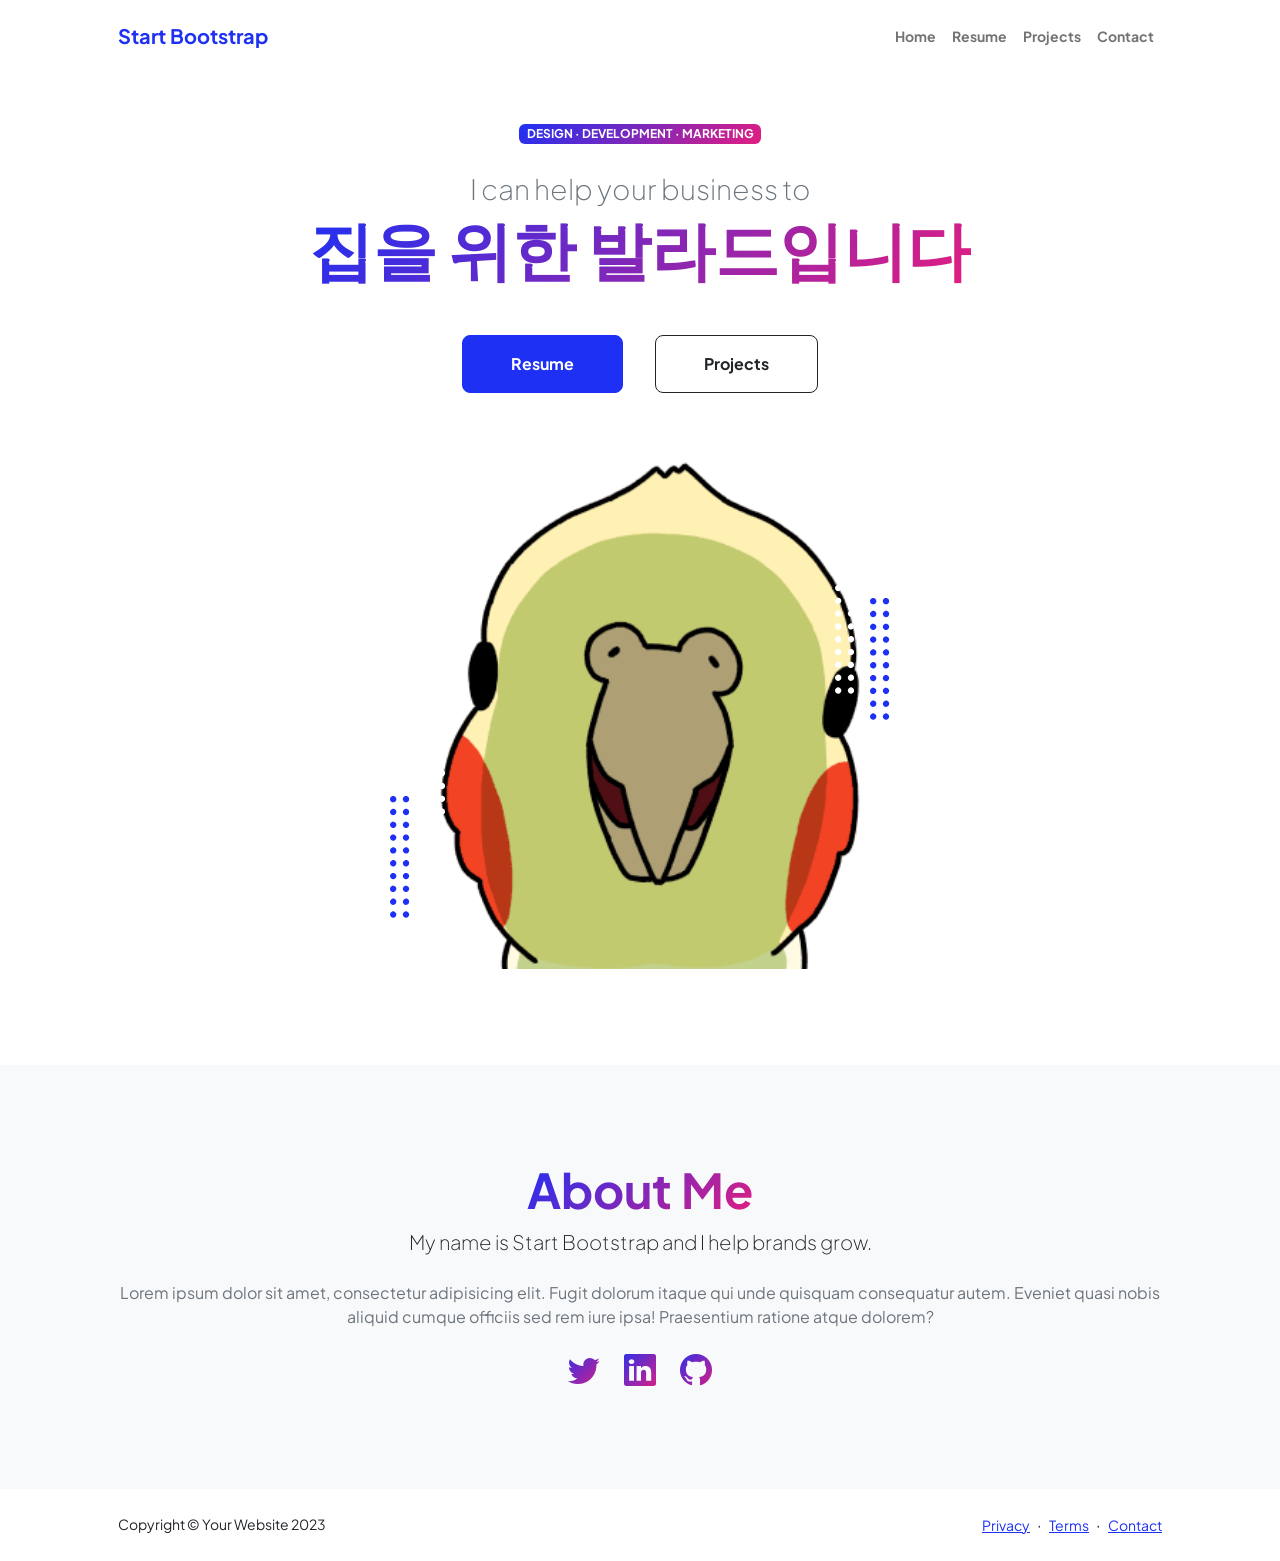
==== commit 5f2a323f: "학습 중" ====
--- a/index.html
+++ b/index.html
@@ -56,7 +56,7 @@
                                 <div class="profile bg-gradient-primary-to-secondary">
                                     <!-- TIP: For best results, use a photo with a transparent background like the demo example below-->
                                     <!-- Watch a tutorial on how to do this on YouTube (link)-->
-                                    <img class="profile-img" src="assets/profile.png" alt="..." />
+                                    <img class="profile-img" src="assets/앵무얼굴.jpg" alt="..." />
                                     <div class="dots-1">
                                         <!-- SVG Dots-->
                                         <svg version="1.1" xmlns="http://www.w3.org/2000/svg" xmlns:xlink="http://www.w3.org/1999/xlink" x="0px" y="0px" viewBox="0 0 191.6 1215.4" style="enable-background: new 0 0 191.6 1215.4" xml:space="preserve">
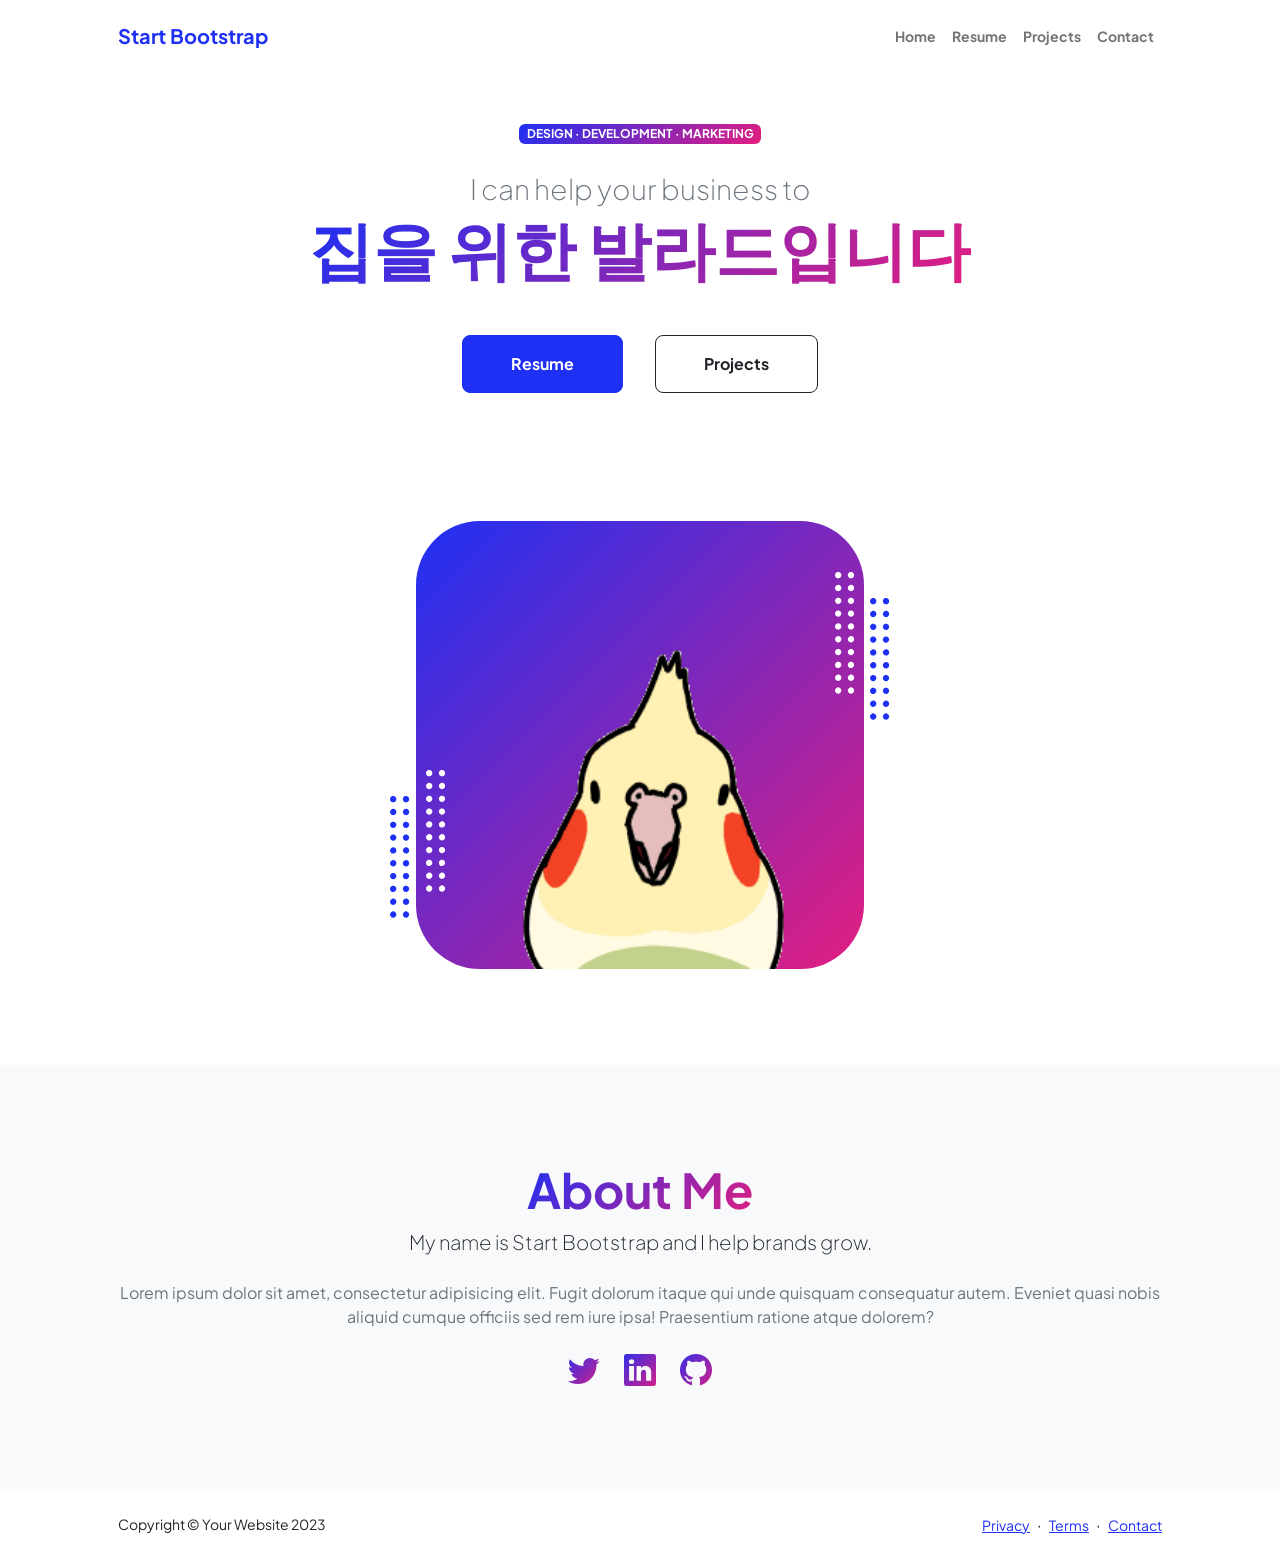
==== commit 1298d851: "Update index.html" ====
--- a/index.html
+++ b/index.html
@@ -56,7 +56,7 @@
                                 <div class="profile bg-gradient-primary-to-secondary">
                                     <!-- TIP: For best results, use a photo with a transparent background like the demo example below-->
                                     <!-- Watch a tutorial on how to do this on YouTube (link)-->
-                                    <img class="profile-img" src="assets/앵무얼굴.jpg" alt="..." />
+                                    <img class="profile-img" src="assets/앵무얼굴.png" alt="..." />
                                     <div class="dots-1">
                                         <!-- SVG Dots-->
                                         <svg version="1.1" xmlns="http://www.w3.org/2000/svg" xmlns:xlink="http://www.w3.org/1999/xlink" x="0px" y="0px" viewBox="0 0 191.6 1215.4" style="enable-background: new 0 0 191.6 1215.4" xml:space="preserve">
